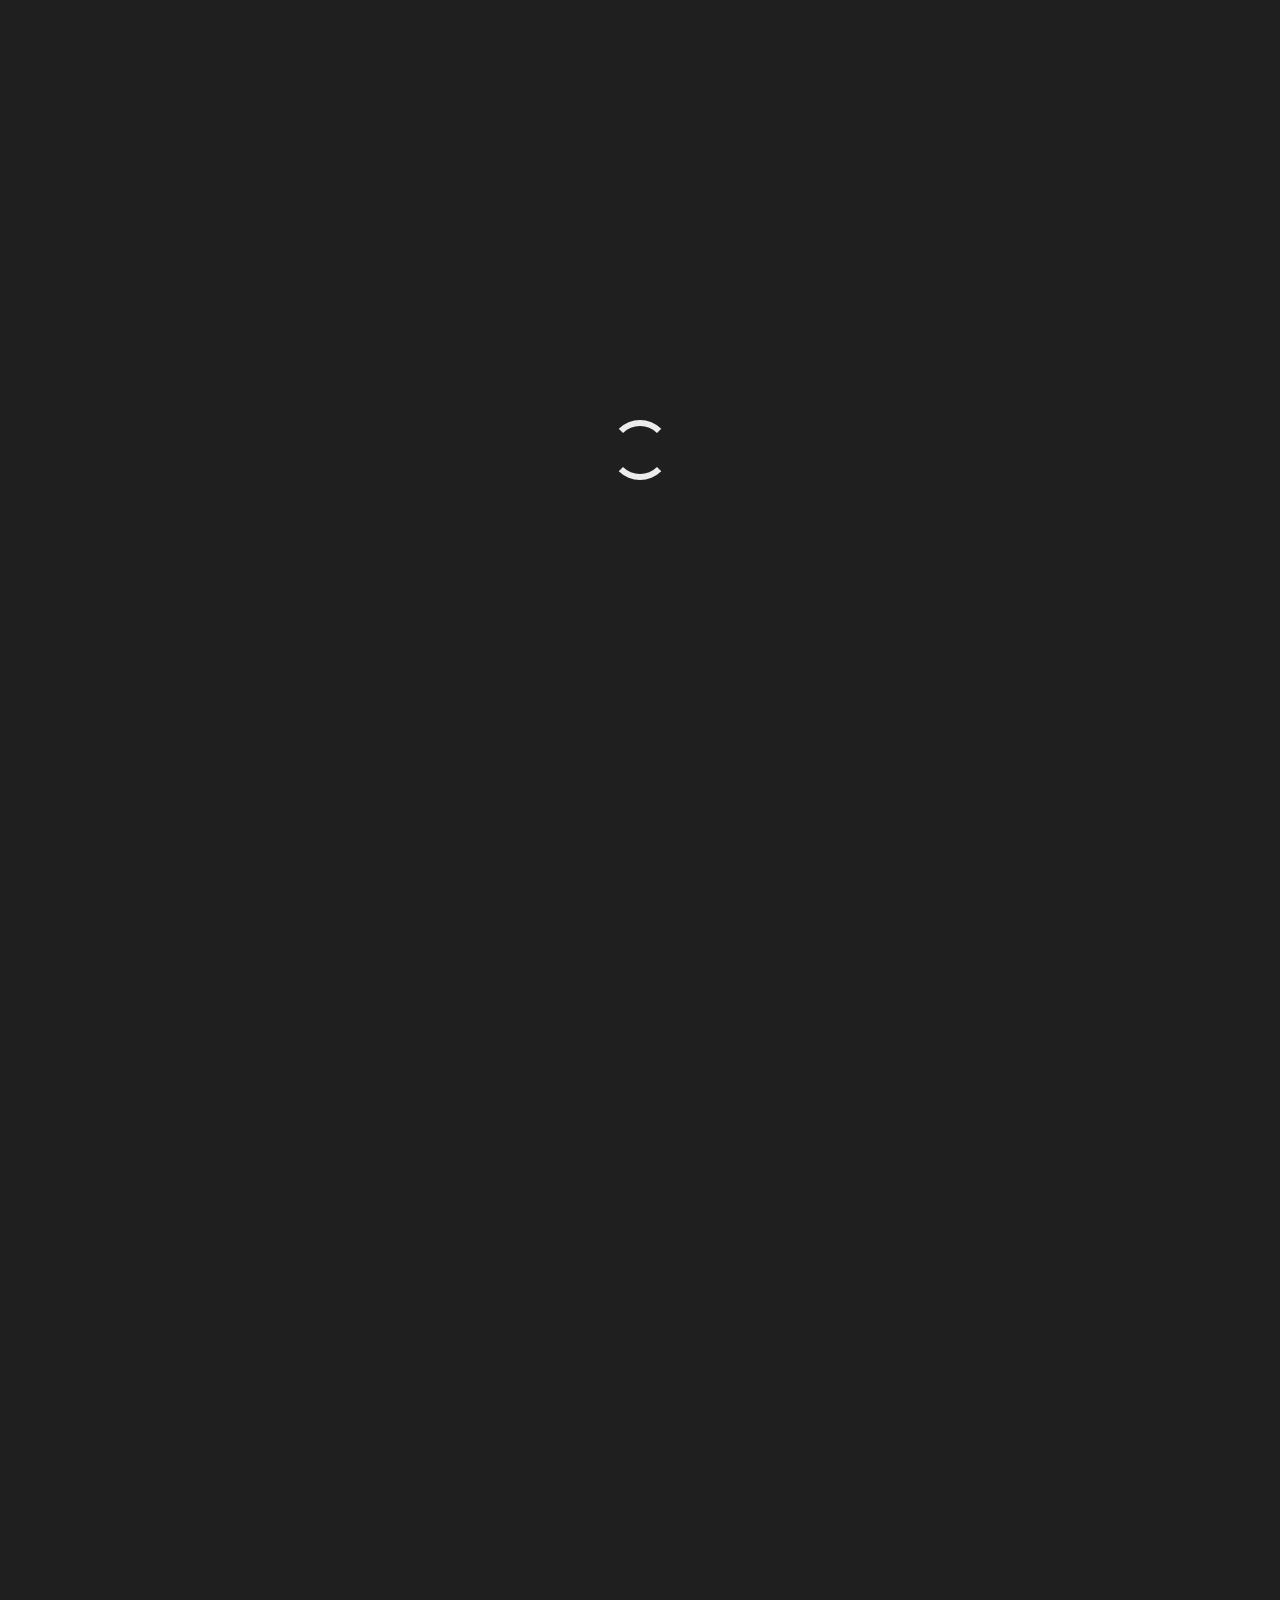
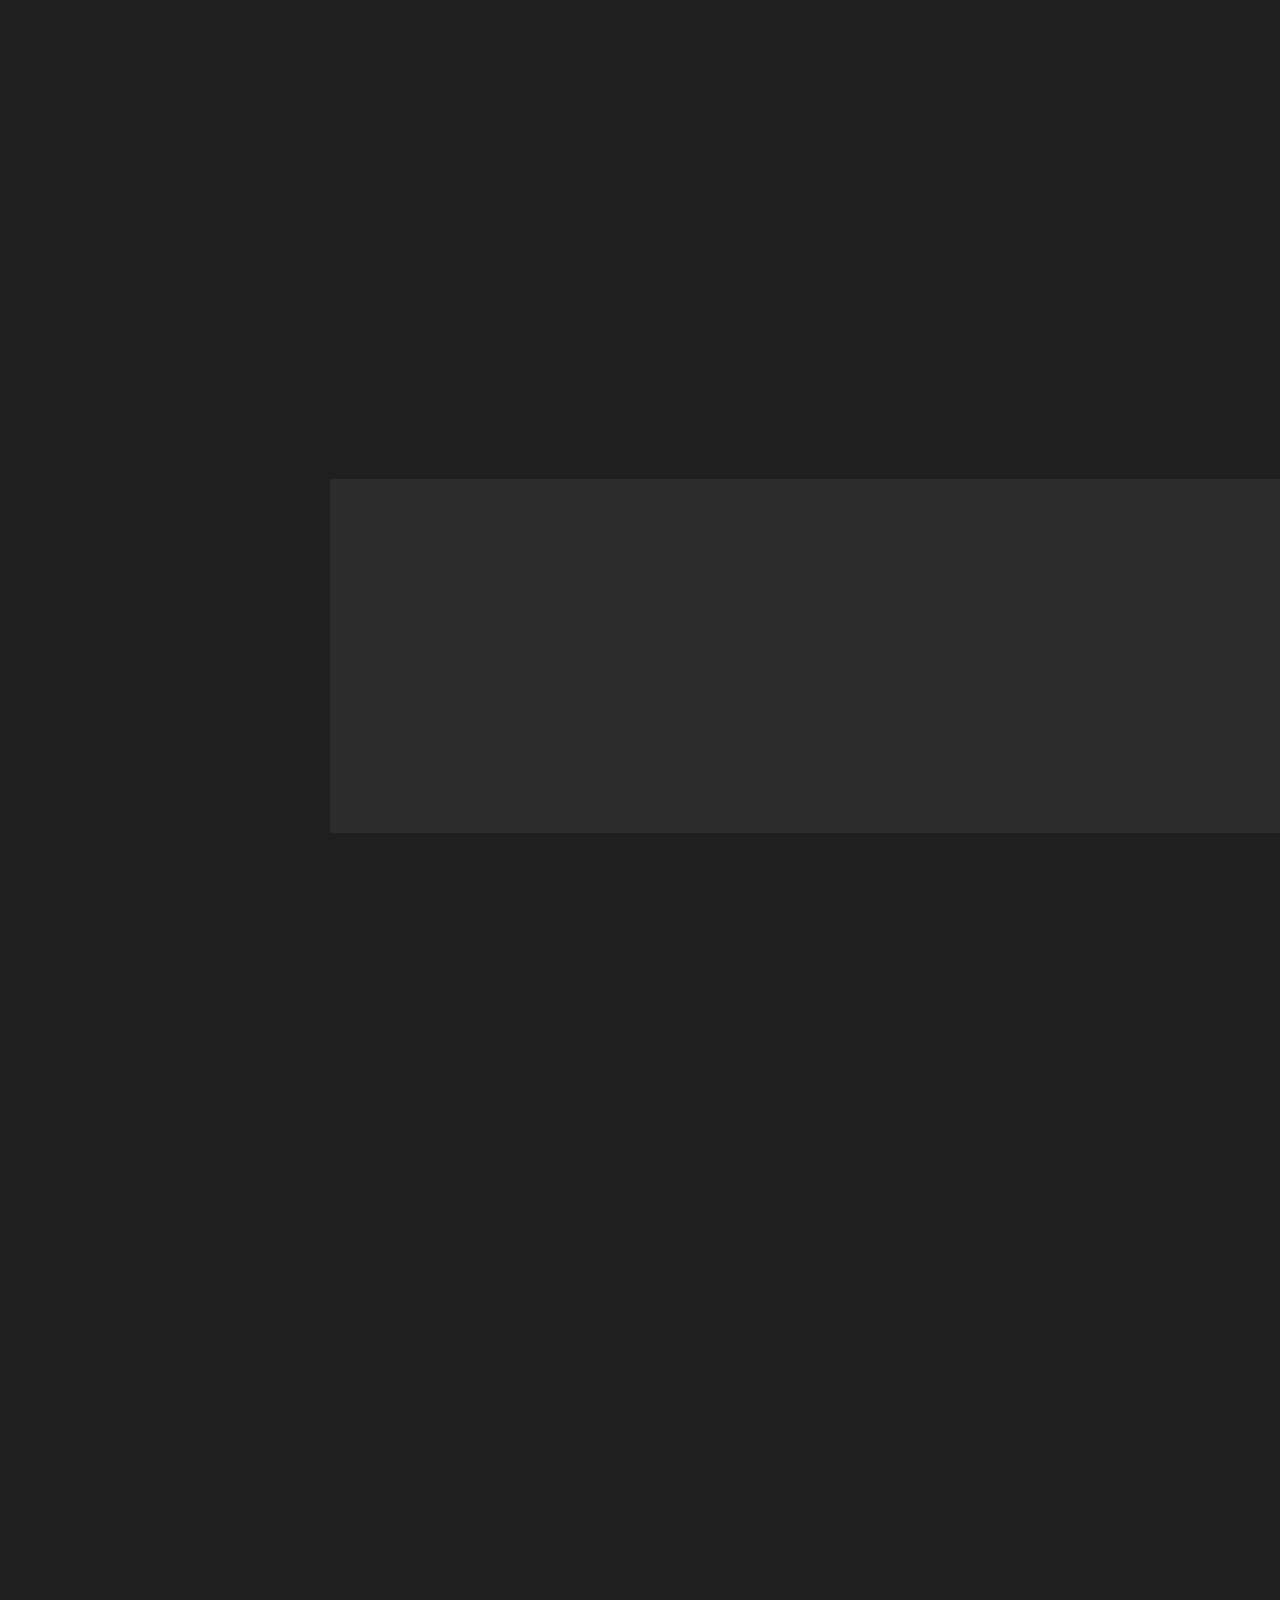
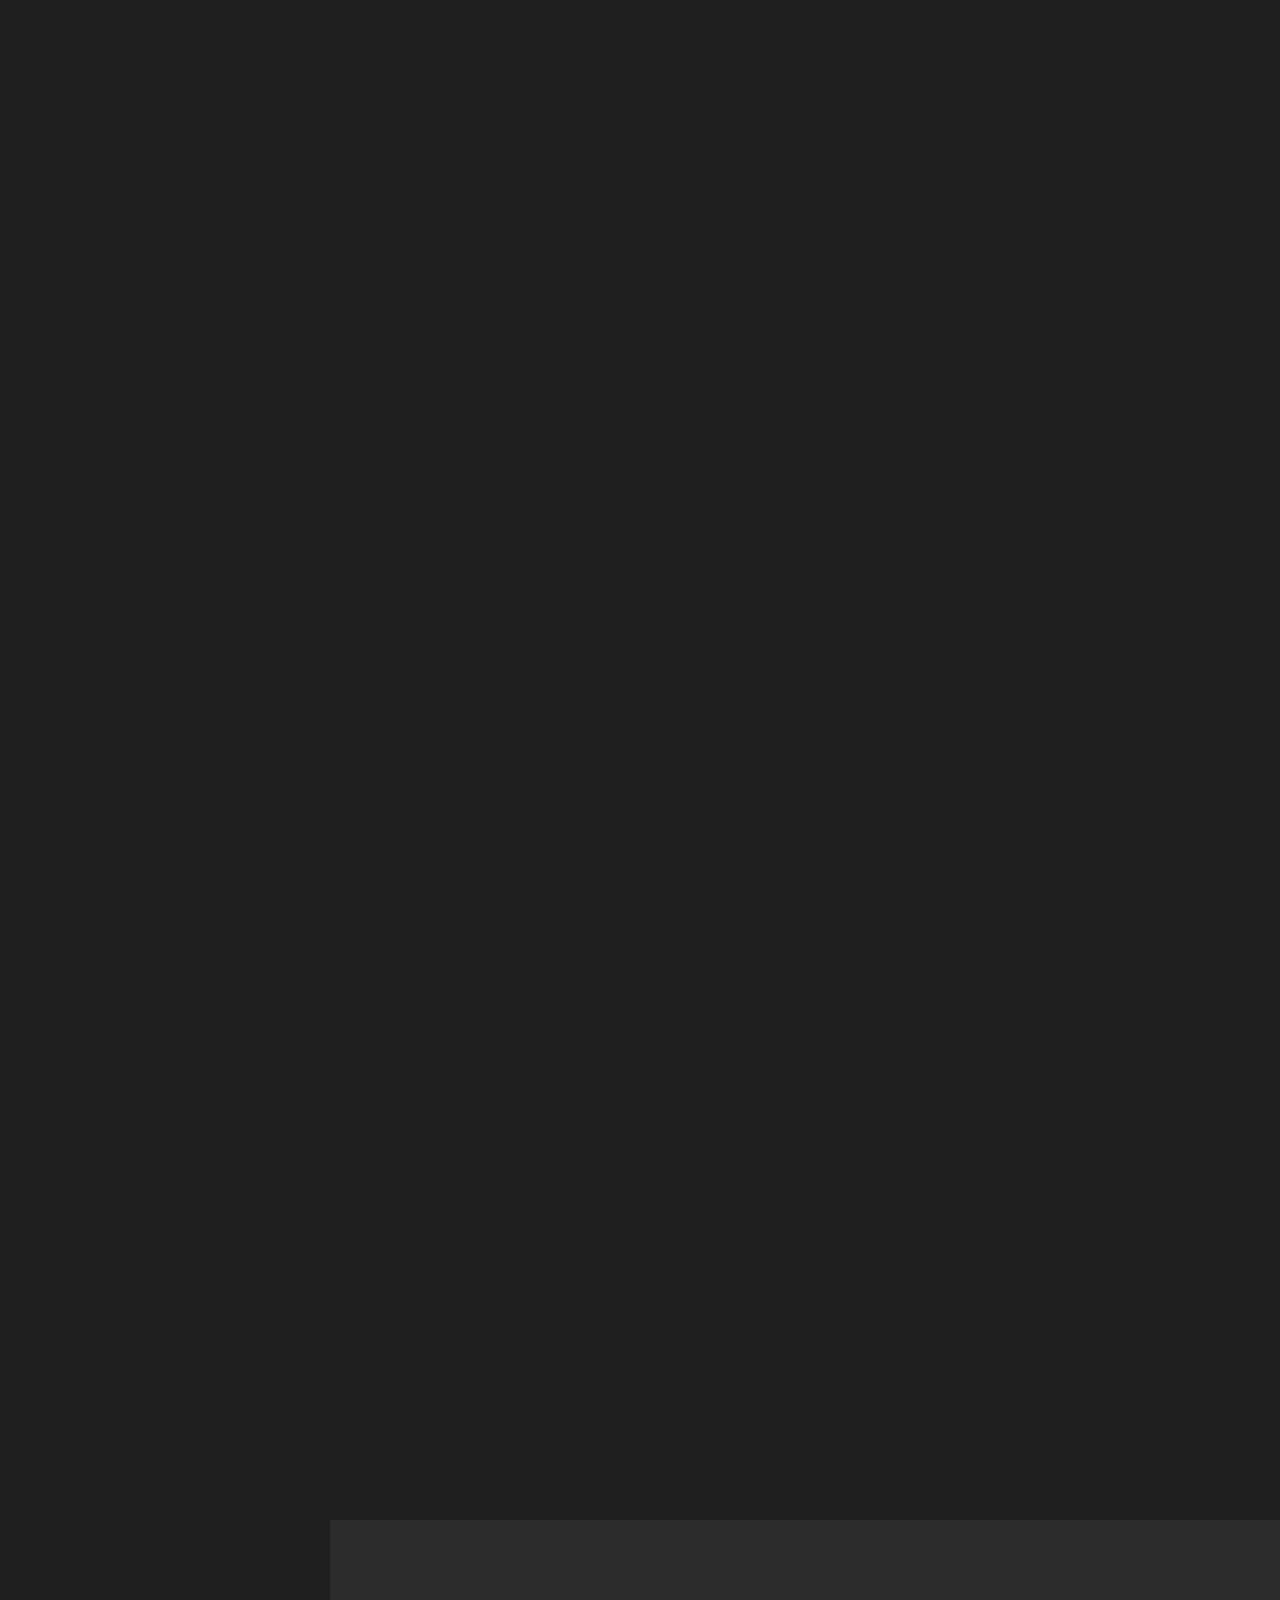
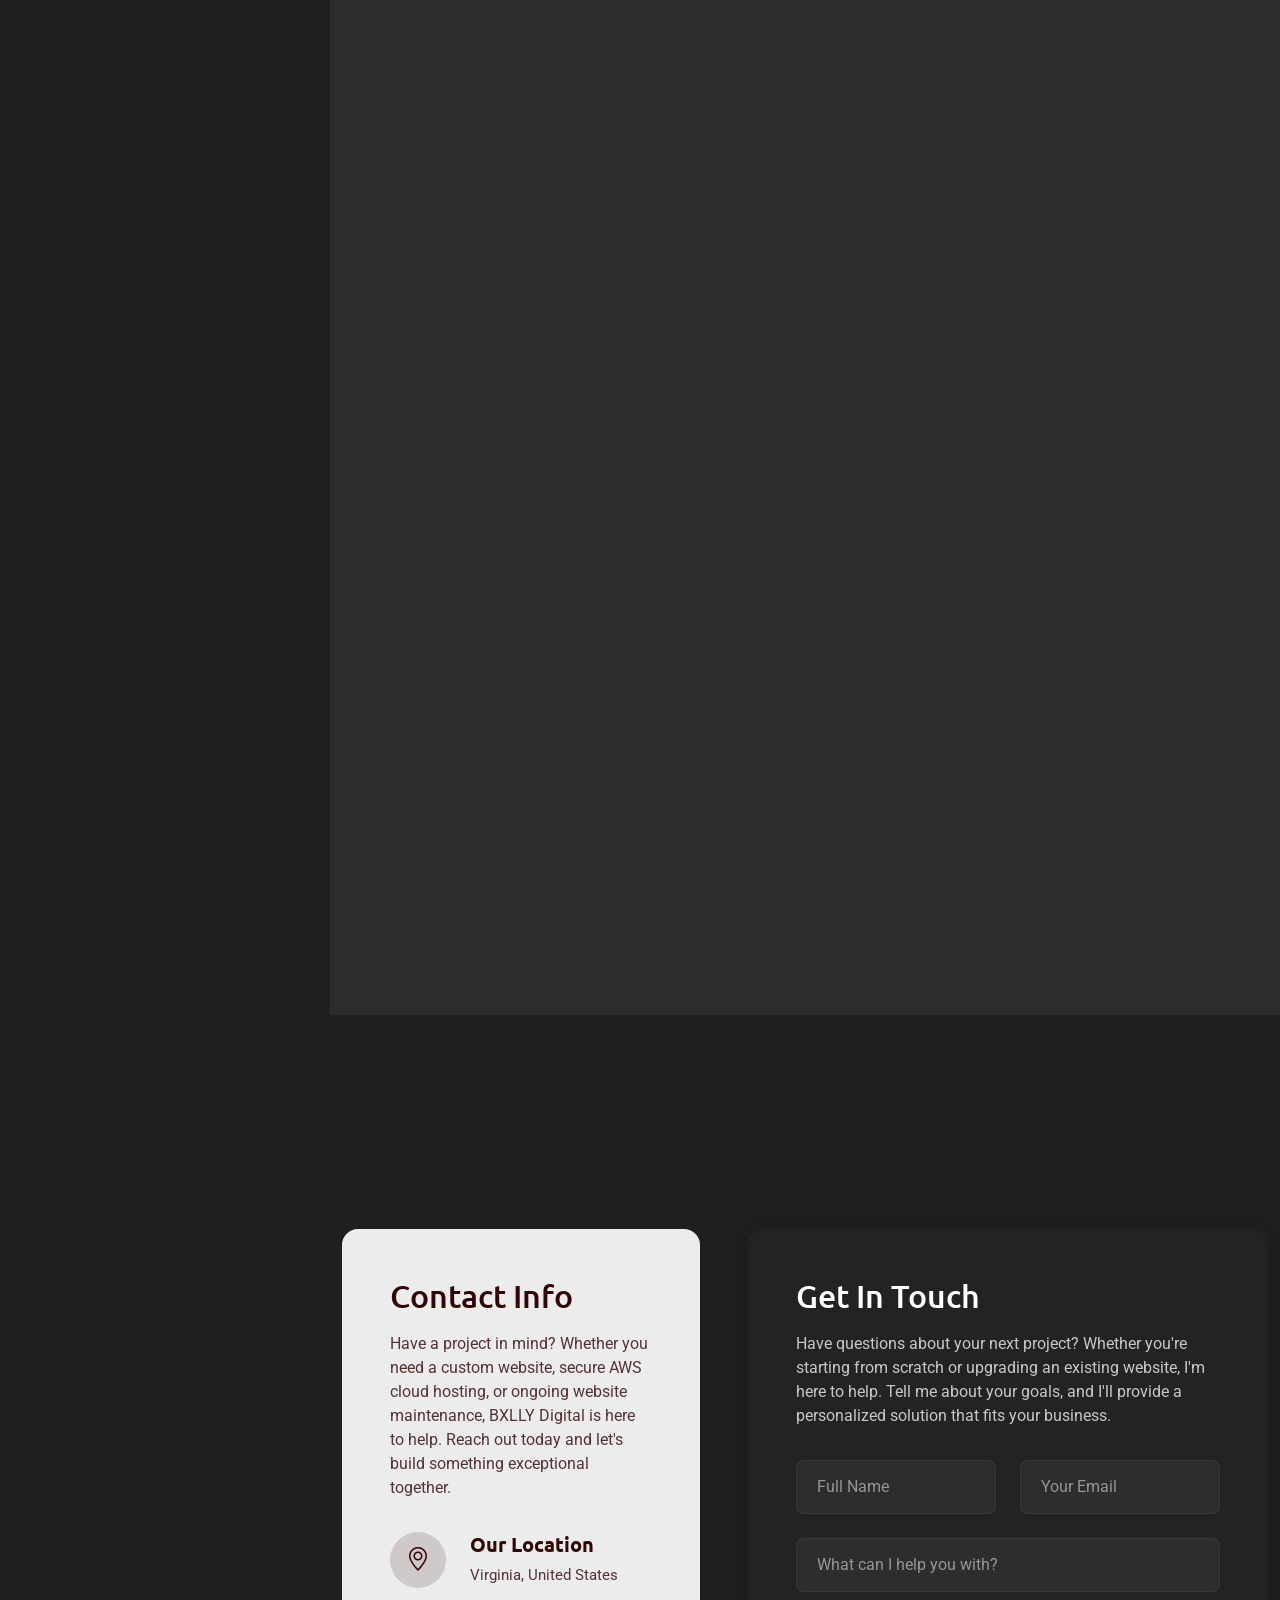
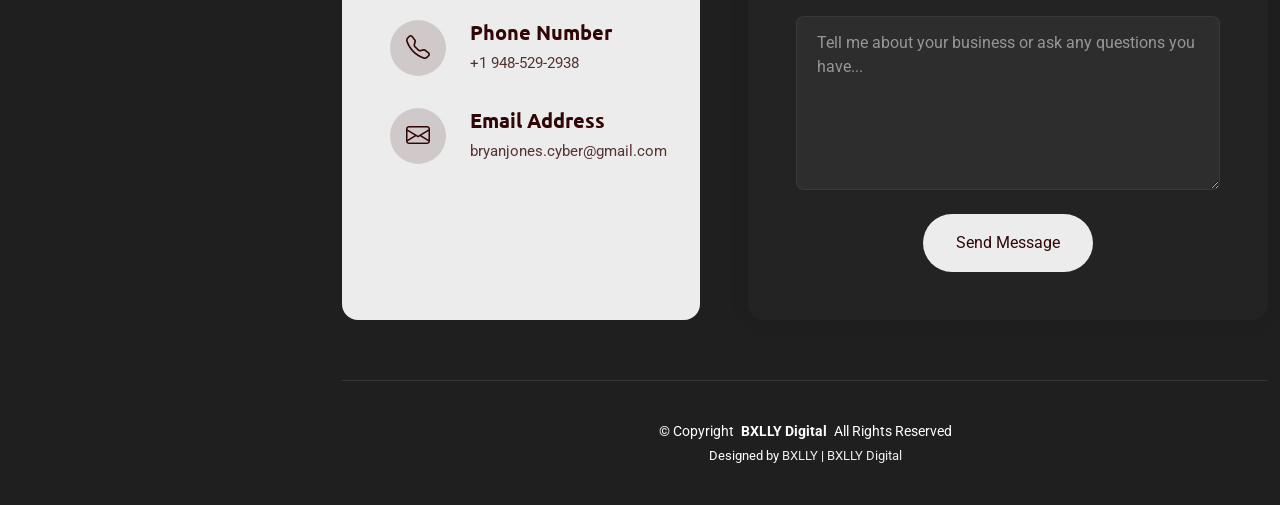
==== index.html @ 4bf2051b "Fixed services page link" ====
<!DOCTYPE html>
<html lang="en">

<head>
  <meta charset="utf-8">
  <meta content="width=device-width, initial-scale=1.0" name="viewport">
  <title>BXLLY Digital</title>
  <meta name="description" content="">
  <meta name="keywords" content="">

  <!-- Favicons -->
  <link href="assets/img/favicon.png" rel="icon">
  <link href="assets/img/apple-touch-icon.png" rel="apple-touch-icon">

  <!-- Fonts -->
  <link href="https://fonts.googleapis.com" rel="preconnect">
  <link href="https://fonts.gstatic.com" rel="preconnect" crossorigin>
  <link href="https://fonts.googleapis.com/css2?family=Roboto:ital,wght@0,100;0,300;0,400;0,500;0,700;0,900;1,100;1,300;1,400;1,500;1,700;1,900&family=Ubuntu:ital,wght@0,300;0,400;0,500;0,700;1,300;1,400;1,500;1,700&family=Nunito:ital,wght@0,200;0,300;0,400;0,500;0,600;0,700;0,800;0,900;1,200;1,300;1,400;1,500;1,600;1,700;1,800;1,900&display=swap" rel="stylesheet">

  <!-- Vendor CSS Files -->
  <link href="assets/vendor/bootstrap/css/bootstrap.min.css" rel="stylesheet">
  <link href="assets/vendor/bootstrap-icons/bootstrap-icons.css" rel="stylesheet">
  <link href="assets/vendor/aos/aos.css" rel="stylesheet">
  <link href="assets/vendor/glightbox/css/glightbox.min.css" rel="stylesheet">
  <link href="assets/vendor/swiper/swiper-bundle.min.css" rel="stylesheet">

  <!-- Main CSS File -->
  <link href="assets/css/main.css" rel="stylesheet">

  <!-- =======================================================
  * Template Name: KVNGBXLLY
  * Template URL: https://bootstrapmade.com/snapfolio-bootstrap-portfolio-template/
  * Updated: Jul 21 2025 with Bootstrap v5.3.7
  * Author: BootstrapMade.com
  * License: https://bootstrapmade.com/license/
  ======================================================== -->
</head>

<body class="index-page">

  <header id="header" class="header dark-background d-flex flex-column justify-content-center">
    <i class="header-toggle d-xl-none bi bi-list"></i>
    <div class="site-logo">
  <img src="assets/img/bxlly_digital_logo.png/Bxlly_Digital_Logo.png" alt="BXLLY Digital Logo" class="site-logo-img">

    <div class="header-container d-flex flex-column align-items-start">
      <nav id="navmenu" class="navmenu">
        <ul>
          <li><a href="#hero" class="active"><i class="bi bi-house navicon"></i>Home</a></li>
          <li><a href="#about"><i class="bi bi-person navicon"></i> About</a></li>
          <li><a href="#resume"><i class="bi bi-file-earmark-text navicon"></i> Resume</a></li>
          <li><a href="#services"><i class="bi bi-hdd-stack navicon"></i> Services</a></li>
         <li><a href="#contact"><i class="bi bi-envelope navicon"></i> Contact</a></li>
        </ul>
      </nav>

    </div>

  </header>

  <main class="main">

    <!-- Hero Section -->
    <section id="hero" class="hero section">

      <div class="background-elements">
        <div class="bg-circle circle-1"></div>
        <div class="bg-circle circle-2"></div>
      </div>

      <div class="hero-content">

        <div class="container">
          <div class="row align-items-center">

            <div class="col-lg-6" data-aos="fade-right" data-aos-delay="100">
              <div class="hero-text">
                <h1>BXLLY<span class="accent-text">DIGITAL</span></h1>
                <h2>Bryan Jones</h2>
                <p class="lead">I'm a <span class="typed" data-typed-items=" US Army Veteran, Cybersecurity Engineer,Music Producer, Audio Engineer, Web Developer, Creative Director"></span></p>
                <p class="description">At BXLLY Digital, we believe every business deserves a website that stands out. We create fast, modern, and professional websites designed to build your brand, attract customers, and turn ideas into reality.</p>

                <div class="hero-actions">
                
                  <a href="#contact" class="btn btn-outline">Get In Touch</a>
                </div>

                <div class="social-links">
                  <a href="https://www.instagram.com/__kingbully__" target="_blank"><i class="bi bi-instagram"></i></a>
                  
                  <a href="https://github.com/KvngBxlly" target="_blank"><i class="bi bi-github"></i></a>
                  
                </div>
              </div>
            </div>

            <div class="col-lg-6" data-aos="fade-left" data-aos-delay="200">
              <div class="hero-visual">
                <div class="profile-container">
                  <div class="profile-background"></div>
                  <img src="assets/img/profile/IMG_0165.jpeg" alt="Bryan Jones" class="profile-image">
                </div>
              </div>
            </div>

          </div>
        </div>
      </div>

    </section><!-- /Hero Section -->

    <!-- About Section -->
    <section id="about" class="about section">

      <div class="container" data-aos="fade-up" data-aos-delay="100">

        <div class="row">
          <div class="col-lg-5" data-aos="zoom-in" data-aos-delay="200">
            <div class="profile-card">
              <div class="profile-header">
                <div class="profile-image">
                  <img src="assets/img/profile/IMG_3735.jpeg" alt="Bryan Jones" class="img-fluid">
                </div>
                <div class="profile-badge">
                  <i class="bi bi-check-circle-fill"></i>
                </div>
              </div>

              <div class="profile-content">
                <h3>Bryan Jones</h3>
                <p class="profession">CEO &amp; Developer</p>

                <div class="contact-links">
                  <a href="mailto:bryanjones.cyber@gmail.com" class="contact-item">
                    <i class="bi bi-envelope"></i>
                    bryanjones.cyber@gmail.com
                  </a>
                  <a href="tel:+19485292938" class="contact-item">
                    <i class="bi bi-telephone"></i>
                    +1 (948) 529-2938
                  </a>
                  <a href="#" class="contact-item">
                    <i class="bi bi-geo-alt"></i>
                    Richmond, VA
                  </a>
                </div>
              </div>
            </div>
          </div>

          <div class="col-lg-7" data-aos="fade-left" data-aos-delay="300">
            <div class="about-content">
              <div class="section-header">
                <span class="badge-text">Get to Know Me</span>
                <h2>WHO AM I?</h2>
              </div>

              <div class="description">
                <p>I'm Bryan, founder of BXLLY Digital and a U.S. Army veteran with a passion for technology and creative design. I specialize in building fast, modern, and responsive websites that help businesses establish a strong online presence. Every project is crafted with attention to detail, reliability, and a commitment to bringing your vision to life.</p>

                <p>Beyond web development, music is where my creativity comes to life. Producing and recording as KVNGBXLLY allows me to express my journey, passion, and purpose through every track.</p>
                <div class="music-button">
    <a href="https://www.youtube.com/watch?v=CJi64EGDaY0"
   target="_blank"
   class="youtube-button">
    🎵 Listen to KVNGBXLLY on YouTube
</a>
    </a>
</div>
              </div>

              <div class="stats-grid">
                <div class="stat-item">
                  <div class="stat-number">24/7</div>
                  <div class="stat-label">Client Support</div>
                </div>
                <div class="stat-item">
                  <div class="stat-number">5+</div>
                  <div class="stat-label">Core Technologies</div>
                </div>
                <div class="stat-item">
                  <div class="stat-number">100%</div>
                  <div class="stat-label">Custom Solutions</div>
                </div>
              </div>

              <div class="details-grid">
                <div class="detail-row">
                  <div class="detail-item">
                    <span class="detail-label">Specialization</span>
                    <span class="detail-value">Web Development &amp; Cloud Solutions</span>
                  </div>
                  <div class="detail-item">
                    <span class="detail-label">Experience Level</span>
                    <span class="detail-value">Cybersecurity &amp; Web Professional</span>
                  </div>
                </div>
                <div class="detail-row">
                  <div class="detail-item">
                    <span class="detail-label">Education</span>
                    <span class="detail-value">B.S. Cybersecurity, SNHU</span>
                  </div>
                  <div class="detail-item">
                    <span class="detail-label">Focus</span>
                    <span class="detail-value">AWS | HTML |CSS | JavaScript</span>
                  </div>
                </div>
              </div>

              <div class="cta-section">
            <a href="consultation.html" class="btn btn-primary">
    <i class="bi bi-file-earmark-text"></i>
    Start Your Project
</a>
                
                </a>
              </div>
            </div>
          </div>
        </div>

      </div>

    </section><!-- /About Section -->

    <!-- Stats Section -->
    <section id="stats" class="stats section light-background">

      <div class="container" data-aos="fade-up" data-aos-delay="100">

        <div class="row justify-content-center">
          <div class="col-lg-10">
            <div class="stats-wrapper">
              <div class="stats-item" data-aos="zoom-in" data-aos-delay="150">
                <div class="icon-wrapper">
                  <i class="bi bi-emoji-smile"></i>
                </div>
                <span data-purecounter-start="0" data-purecounter-end="16" data-purecounter-duration="1" class="purecounter"></span>
                <p>Years in Federal IT</p>
              </div><!-- End Stats Item -->

              <div class="stats-item" data-aos="zoom-in" data-aos-delay="200">
                <div class="icon-wrapper">
                  <i class="bi bi-journal-richtext"></i>
                </div>
                <span data-purecounter-start="0" data-purecounter-end="100" data-purecounter-duration="1" class="purecounter"></span>
                <p>Percent Veteran Owned</p>
              </div><!-- End Stats Item -->

              <div class="stats-item" data-aos="zoom-in" data-aos-delay="250">
                <div class="icon-wrapper">
                  <i class="bi bi-headset"></i>
                </div>
                <span data-purecounter-start="0" data-purecounter-end="365" data-purecounter-duration="1" class="purecounter"></span>
                <p>Days of Commitment</p>
              </div><!-- End Stats Item -->

              <div class="stats-item" data-aos="zoom-in" data-aos-delay="300">
                <div class="icon-wrapper">
                  <i class="bi bi-people"></i>
                </div>
                <span data-purecounter-start="0" data-purecounter-end="1" data-purecounter-duration="1" class="purecounter"></span>
                <p>Mission: Your Success</p>
              </div><!-- End Stats Item -->
            </div>
          </div>
        </div>

      </div>

    </section><!-- /Stats Section -->

    <!-- Skills Section -->
    <section id="skills" class="skills section">

      <!-- Section Title -->
      <div class="container section-title" data-aos="fade-up">
        <h2>Skills</h2>
        <p>I combine years of IT experience with modern web development and cloud technologies to build secure, responsive, and professional websites. Every project is designed with performance, reliability, and your business goals in mind.</p>
      </div><!-- End Section Title -->

      <div class="container" data-aos="fade-up" data-aos-delay="100">

        <div class="row">
          <div class="col-lg-6">
            <div class="skills-category" data-aos="fade-up" data-aos-delay="200">
              <h3>Front-end Development</h3>
              <div class="skills-animation">
                <div class="skill-item">
                  <div class="d-flex justify-content-between align-items-center">
                    <h4>HTML5 & CSS3</h4>
                    <span class="skill-percentage">95%</span>
                  </div>
                  <div class="progress">
                    <div class="progress-bar" role="progressbar" aria-valuenow="95" aria-valuemin="0" aria-valuemax="100"></div>
                  </div>
                  <div class="skill-tooltip">Expert level knowledge of semantic HTML5 and modern CSS3 techniques</div>
                </div>

                <div class="skill-item">
                  <div class="d-flex justify-content-between align-items-center">
                    <h4>Responsive Web Design</h4>
                    <span class="skill-percentage">90%</span>
                  </div>
                  <div class="progress">
                    <div class="progress-bar" role="progressbar" aria-valuenow="90" aria-valuemin="0" aria-valuemax="100"></div>
                  </div>
                 <div class="skill-tooltip">Creating responsive websites that look and perform flawlessly on desktops, tablets, and mobile devices.</div>
                </div>

                <div class="skill-item">
                  <div class="d-flex justify-content-between align-items-center">
                    <h4>JavaScript</h4>
                    <span class="skill-percentage">80%</span>
                  </div>
                  <div class="progress">
                    <div class="progress-bar" role="progressbar" aria-valuenow="80" aria-valuemin="0" aria-valuemax="100"></div>
                  </div>
                  <div class="skill-tooltip">Creating responsive websites that look and perform flawlessly on desktops, tablets, and mobile devices.</div>
                </div>
              </div>
            </div><!-- End Frontend Skills -->
          </div>

          <div class="col-lg-6">
            <div class="skills-category" data-aos="fade-up" data-aos-delay="300">
              <h3>Back-end Development</h3>
              <div class="skills-animation">
                <div class="skill-item">
                  <div class="d-flex justify-content-between align-items-center">
                    <h4>AWS Cloud Hosting</h4>
                    <span class="skill-percentage">85%</span>
                  </div>
                  <div class="progress">
                    <div class="progress-bar" role="progressbar" aria-valuenow="85" aria-valuemin="0" aria-valuemax="100"></div>
                  </div>
                  <div class="skill-tooltip">Deploying secure, scalable, and reliable websites on Amazon Web Services with fast performance and high availability.</div>
                </div>

                <div class="skill-item">
                  <div class="d-flex justify-content-between align-items-center">
                    <h4>Cybersecurity</h4>
                    <span class="skill-percentage">100%</span>
                  </div>
                  <div class="progress">
                    <div class="progress-bar" role="progressbar" aria-valuenow="100" aria-valuemin="0" aria-valuemax="100"></div>
                  </div>
                  <div class="skill-tooltip">Implementing security best practices to help protect websites, user data, and cloud environments from common cyber threats.</div>
                </div>

                <div class="skill-item">
                  <div class="d-flex justify-content-between align-items-center">
                    <h4>Website Performance & SEO</h4>
                    <span class="skill-percentage">90%</span>
                  </div>
                  <div class="progress">
                    <div class="progress-bar" role="progressbar" aria-valuenow="90" aria-valuemin="0" aria-valuemax="100"></div>
                  </div>
                  <div class="skill-tooltip">Optimizing websites for speed, responsiveness, and search engine performance to deliver an exceptional user experience.</div>
                </div>
              </div>
            </div><!-- End Backend Skills -->
          </div>
        </div>

      </div>

    </section><!-- /Skills Section -->

    <!-- Resume Section -->
    <section id="resume" class="resume section">

      <!-- Section Title -->
      <div class="container section-title" data-aos="fade-up">
        <h2>Resume</h2>
        <p>With over 16 years of experience in federal IT and a passion for web development, cybersecurity, and cloud technologies, I help businesses establish a strong digital presence through secure, modern, and high-performing websites. Every project is built with professionalism, attention to detail, and a commitment to exceeding client expectations.</p>
      </div><!-- End Section Title -->

      <div class="container" data-aos="fade-up" data-aos-delay="100">

        <div class="row gy-4">
          <!-- Left column with summary and contact -->
          <div class="col-lg-4">
            <div class="resume-side" data-aos="fade-right" data-aos-delay="100">
              <div class="profile-img mb-4">
                <img src="assets/img/bxlly_digital_logo.png/Bxlly_Digital_Logo.png" alt="Profile" class="img-fluid rounded">
              </div>

              <h3>Professional Summary</h3>
              <p>At BXLLY Digital, I combine creativity with technical expertise to build websites that are fast, secure, and designed to grow businesses. Every project is crafted with attention to detail, modern design, and a commitment to delivering exceptional results.</p>

              <h3 class="mt-4">Contact Information</h3>
              <ul class="contact-info list-unstyled">
                <li><i class="bi bi-geo-alt"></i> Richmond, VA</li>
                <li><i class="bi bi-envelope"></i> bryanjones.cyber@gmail.com</li>
                <li><i class="bi bi-phone"></i> +1 (555) 123-4567</li>
                <li><i class="bi bi-linkedin"></i> linkedin.com/in/example</li>
              </ul>

              <div class="skills-animation mt-4">
                <h3>Technical Skills</h3>
                <div class="skill-item">
                  <div class="d-flex justify-content-between">
                    <span>Web Development</span>
                    <span>95%</span>
                  </div>
                  <div class="progress">
                    <div class="progress-bar" role="progressbar" aria-valuenow="95" aria-valuemin="0" aria-valuemax="100"></div>
                  </div>
                </div>

                <div class="skill-item">
                  <div class="d-flex justify-content-between">
                    <span>UI/UX Design</span>
                    <span>85%</span>
                  </div>
                  <div class="progress">
                    <div class="progress-bar" role="progressbar" aria-valuenow="85" aria-valuemin="0" aria-valuemax="100"></div>
                  </div>
                </div>

                <div class="skill-item">
                  <div class="d-flex justify-content-between">
                    <span>Cloud Architecture</span>
                    <span>90%</span>
                  </div>
                  <div class="progress">
                    <div class="progress-bar" role="progressbar" aria-valuenow="90" aria-valuemin="0" aria-valuemax="100"></div>
                  </div>
                </div>

                <div class="skill-item">
                  <div class="d-flex justify-content-between">
                    <span>Project Management</span>
                    <span>80%</span>
                  </div>
                  <div class="progress">
                    <div class="progress-bar" role="progressbar" aria-valuenow="80" aria-valuemin="0" aria-valuemax="100"></div>
                  </div>
                </div>
              </div>
            </div>
          </div>

          <!-- Right column with experience and education -->
          <div class="col-lg-8 ps-4 ps-lg-5">
            <!-- Experience Section -->
            <div class="resume-section" data-aos="fade-up">
              <h3><i class="bi bi-briefcase me-2"></i>Professional Experience</h3>

              <div class="resume-item">
                <h4>Founder & CEO</h4>
                <h5>2026 – Present</h5>
                <p class="company"><i class="bi bi-building"></i> BXLLY Digital LLC.</p>
                <ul>
                  <li>Design and develop custom websites tailored to each client's vision and business goals.</li>
                  <li>Build responsive, mobile-friendly websites using modern HTML, CSS, JavaScript, and AWS cloud hosting.</li>
                  <li>Implement cybersecurity best practices to protect websites, user data, and online assets.</li>
                  <li>Optimize website speed, SEO, and overall performance to maximize user engagement.</li>
                  <li>Provide ongoing maintenance, technical support, and website management for clients.</li>
                </ul>
              </div>

              <div class="resume-item">
                <h4>Information Technology Specialist</h4>
                <h5>2009 – Present</h5>
                <p class="company"><i class="bi bi-building"></i>Federal Government</p>
                <ul>
                  <li>Over 16 years supporting enterprise technology environments and mission-critical systems.</li>
                  <li>Transform client ideas into secure, scalable, and visually engaging digital experiences.</li>
                  <li>Deploy websites on AWS cloud infrastructure with a focus on reliability, security, and speed.</li>
                  <li>Create responsive websites optimized for desktop, tablet, and mobile devices.</li>
                  <li>Partner with clients from concept to launch while providing continued support and maintenance.</li>
                </ul>
              </div>
            </div>

            <!-- Education Section -->
            <div class="resume-section" data-aos="fade-up" data-aos-delay="100">
              <h3><i class="bi bi-mortarboard me-2"></i>Education</h3>

              <div class="resume-item">
                <h4>Bachelor of Science in Cybersecurity</h4>
                <h5>2022-2026</h5>
                <p class="company"><i class="bi bi-building"></i> Southern New HampshireUniversity</p>
                <p>Building expertise in cybersecurity, cloud technologies, networking, and secure software development while applying these skills through real-world projects for BXLLY Digital..</p>
              </div>

             
            </div>

            <!-- Certifications Section -->
            <div class="resume-section" data-aos="fade-up" data-aos-delay="200">
              <h3><i class="bi bi-award me-2"></i>Certifications</h3>

              <div class="resume-item">
                <h4>AWS Certified Solutions Architect - Professional</h4>
                <h5>2023</h5>
              </div>

              <div class="resume-item">
                <h4>Google Cloud Professional Architect</h4>
                <h5>2022</h5>
              </div>
            </div>
          </div>
        </div>

      </div>

    </section><!-- /Resume Section -->
   


    <!-- Services Section -->
    <section id="services" class="services section">

      <!-- Section Title -->
      <div class="container section-title" data-aos="fade-up">
        <h2>Services</h2>
        <p>Professional digital solutions designed to help businesses establish a strong online presence through modern websites, secure hosting, and reliable technical support.</p>
      </div><!-- End Section Title -->

      <div class="container" data-aos="fade-up" data-aos-delay="100">

        <div class="service-header">
          <div class="row align-items-center">
            <div class="col-lg-8 col-md-12">
              <div class="service-intro">
                <h2 class="service-heading">
                  <div>Professional Digital Solutions</div>
                  <div><span>for Modern Businesses</span></div>
                </h2>
              </div>
            </div>
            <div class="col-lg-4 col-md-12">
              <div class="service-summary">
                <p>
                  At BXLLY Digital, we create fast, secure, and visually stunning websites that help businesses attract customers and grow online. From custom web design to cloud hosting and ongoing support, we provide everything needed to build a professional digital presence.
                </p>
                <a href="service-details.html" class="service-btn">
                  View All Services
                  <i class="bi bi-arrow-right"></i>
                </a>
              </div>
            </div>
          </div>
        </div>

        <div class="row justify-content-center">
          <div class="col-lg-4 col-md-6" data-aos="fade-up" data-aos-delay="100">
            <div class="service-card position-relative z-1">
              <div class="service-icon">
                <i class="bi bi-globe"></i>
              </div>
              <a href="service-details.html" class="card-action d-flex align-items-center justify-content-center rounded-circle">
                <i class="bi bi-arrow-up-right"></i>
              </a>
              <h3>
                <a href="service-details.html">
                  Custom Website <span>Design</span>
                </a>
              </h3>
              <p>
                Professional websites designed specifically for your brand. Every project is responsive, modern, and optimized for desktop and mobile devices.
              </p>
            </div>
          </div>
          <div class="col-lg-4 col-md-6" data-aos="fade-up" data-aos-delay="200">
            <div class="service-card position-relative z-1">
              <div class="service-icon">
                <i class="bi bi-cloud-fill"></i>
              </div>
              <a href="service-details.html" class="card-action d-flex align-items-center justify-content-center rounded-circle">
                <i class="bi  bi-arrow-up-right"></i>
              </a>
              <h3>
                <a href="service-details.html">
                  Cloud <span>Hosting</span>
                </a>
              </h3>
              <p>
                Secure AWS cloud hosting with reliable performance, SSL encryption, backups, and high uptime to keep your website online 24/7.
              </p>
            </div>
          </div>
          <div class="col-lg-4 col-md-6" data-aos="fade-up" data-aos-delay="300">
            <div class="service-card position-relative z-1">
              <div class="service-icon">
                <i class="bi bi-lock-fill"></i>
              </div>
              <a href="service-details.html" class="card-action d-flex align-items-center justify-content-center rounded-circle">
                <i class="bi bi-arrow-up-right"></i>
              </a>
              <h3>
                <a href="service-details.html">
                  Website <span>Security</span>
                </a>
              </h3>
              <p>
               Protect your website with HTTPS, security best practices, malware protection, updates, and ongoing monitoring.
              </p>
            </div>
          </div>
          <div class="col-lg-4 col-md-6" data-aos="fade-up" data-aos-delay="100">
            <div class="service-card position-relative z-1">
              <div class="service-icon">
                <i class="bi bi-lightning-charge-fill"></i>
              </div>
              <a href="service-details.html" class="card-action d-flex align-items-center justify-content-center rounded-circle">
                <i class="bi bi-arrow-up-right"></i>
              </a>
              <h3>
                <a href="service-details.html">
                  Website <span>Optimization</span>
                </a>
              </h3>
              <p>
                Improve loading speeds, SEO performance, and user experience to help visitors stay engaged and convert into customers.
              </p>
            </div>
          </div>
          <div class="col-lg-4 col-md-6" data-aos="fade-up" data-aos-delay="200">
            <div class="service-card position-relative z-1">
              <div class="service-icon">
                <i class="bi bi-tools"></i>
              </div>
              <a href="service-details.html" class="card-action d-flex align-items-center justify-content-center rounded-circle">
                <i class="bi bi-arrow-up-right"></i>
              </a>
              <h3>
                <a href="service-details.html">
                  Website <span>Maintenance</span>
                </a>
              </h3>
              <p>
                Keep your website updated with content changes, software updates, backups, and technical support whenever you need it.
              </p>
            </div>
          </div>
          <div class="col-lg-4 col-md-6" data-aos="fade-up" data-aos-delay="300">
            <div class="service-card position-relative z-1">
              <div class="service-icon">
                <i class="bi bi-palette-fill"></i>
              </div>
              <a href="service-details.html" class="card-action d-flex align-items-center justify-content-center rounded-circle">
                <i class="bi bi-arrow-up-right"></i>
              </a>
              <h3>
                <a href="service-details.html">
                  Creative <span>Branding</span>
                </a>
              </h3>
              <p>
                Complete your online presence with logo design, branding, multimedia integration, and custom creative solutions that make your business stand out.
              </p>
            </div>
          </div>
        </div>

      </div>

    </section><!-- /Services Section -->

    <!-- Testimonials Section -->
    <section id="testimonials" class="testimonials section light-background">

      <!-- Section Title -->
      <div class="container section-title" data-aos="fade-up">
        <h2>Why Choose BXLLY Digital</h2>
        <p>Built on discipline, creativity, and technical experience, BXLLY Digital helps businesses create secure, modern, and professional websites.</p>
      </div><!-- End Section Title -->

      <div class="container">

        <div class="testimonial-masonry">

          <div class="testimonial-item" data-aos="fade-up">
            <div class="testimonial-content">
              <div class="quote-pattern">
                <i class="bi bi-rocket-fill"></i>
              </div>
              <p>Every website is built with discipline, precision, and a commitment to delivering professional results that businesses can trust.</p>
              <div class="client-info">
                <div class="client-image">
                 
                </div>
                <div class="client-details">
                  <h3>Veteran-Owned Discipline</h3>
                  <span class="position">Professional • Reliable • Mission Focused</span>
                </div>
              </div>
            </div>
          </div>

          <div class="testimonial-item highlight" data-aos="fade-up" data-aos-delay="100">
            <div class="testimonial-content">
              <div class="quote-pattern">
                <i class="bi bi-lock-fill"></i>
              </div>
              <p>From secure hosting to modern coding practices, every project is designed with cybersecurity and reliability in mind.</p>
              <div class="client-info">
                <div class="client-image">
                  
                </div>
                <div class="client-details">
                  <h3>Security-First Development</h3>
                  <span class="position">Cybersecurity Focused</span>
                </div>
              </div>
            </div>
          </div>

          <div class="testimonial-item" data-aos="fade-up" data-aos-delay="200">
            <div class="testimonial-content">
              <div class="quote-pattern">
                <i class="bi bi-cloud-fill"></i>
              </div>
              <p>Fast, scalable cloud hosting with dependable performance, automated backups, and room for your business to grow.</p>
              <div class="client-info">
                <div class="client-image">
                 
                </div>
                <div class="client-details">
                  <h3>AWS Cloud Powered</h3>
                  <span class="position">Amazon Web Services</span>
                </div>
              </div>
            </div>
          </div>

          <div class="testimonial-item" data-aos="fade-up" data-aos-delay="300">
            <div class="testimonial-content">
              <div class="quote-pattern">
                <i class="bi bi-palette-fill"></i>
              </div>
              <p>Clean, responsive websites that look amazing on desktops, tablets, and smartphones while providing a seamless user experience.</p>
              <div class="client-info">
                <div class="client-image">
                 
                </div>
                <div class="client-details">
                  <h3>Modern Website Design</h3>
                  <span class="position">Responsive Across All Devices</span>
                </div>
              </div>
            </div>
          </div>

          <div class="testimonial-item highlight" data-aos="fade-up" data-aos-delay="400">
            <div class="testimonial-content">
              <div class="quote-pattern">
                <i class="bi bi-people-fill"></i>
              </div>
              <p>Work directly with BXLLY Digital from consultation to launch, with ongoing maintenance and support available whenever you need it.</p>
              <div class="client-info">
                <div class="client-image">
                  
                </div>
                <div class="client-details">
                  <h3>Personalized Client Support</h3>
                  <span class="position">Real People • Real Support</span>
                </div>
              </div>
            </div>
          </div>

          <div class="testimonial-item" data-aos="fade-up" data-aos-delay="500">
            <div class="testimonial-content">
              <div class="quote-pattern">
                <i class="bi bi-lightning-fill"></i>
              </div>
              <p>Innovative approach to user experience design has significantly enhanced our platform's engagement metrics and customer retention rates.</p>
              <div class="client-info">
                <div class="client-image">
                  
                </div>
                <div class="client-details">
                  <h3>Results That Grow Your Business</h3>
                  <span class="position">Growth • Performance • Success</span>
                </div>
              </div>
            </div>
          </div>

        </div>

      </div>

    </section><!-- /Testimonials Section -->

    <!-- Contact Section -->
    <section id="contact" class="contact section">

      <!-- Section Title -->
      <div class="container section-title" data-aos="fade-up">
        <h2>Contact</h2>
        <p>Have a project in mind? Reach out to BXLLY Digital for custom website design, AWS cloud hosting, website security, or ongoing support.</p>
      </div><!-- End Section Title -->

      <div class="container">

        <div class="row g-4 g-lg-5">
          <div class="col-lg-5">
            <div class="info-box">
              <h3>Contact Info</h3>
              <p>Have a project in mind? Whether you need a custom website, secure AWS cloud hosting, or ongoing website maintenance, BXLLY Digital is here to help. Reach out today and let's build something exceptional together.</p>

              <div class="info-item">
                <div class="icon-box">
                  <i class="bi bi-geo-alt"></i>
                </div>
                <div class="content">
                  <h4>Our Location</h4>
                  
                  <p>Virginia, United States</p>
                </div>
              </div>

              <div class="info-item">
                <div class="icon-box">
                  <i class="bi bi-telephone"></i>
                </div>
                <div class="content">
                  <h4>Phone Number</h4>
                  <p>+1 948-529-2938</p>
                  
                </div>
              </div>

              <div class="info-item">
                <div class="icon-box">
                  <i class="bi bi-envelope"></i>
                </div>
                <div class="content">
                  <h4>Email Address</h4>
                  <p>bryanjones.cyber@gmail.com</p>
                 
                </div>
              </div>
            </div>
          </div>

          <div class="col-lg-7">
            <div class="contact-form">
              <h3>Get In Touch</h3>
              <p>Have questions about your next project? Whether you're starting from scratch or upgrading an existing website, I'm here to help. Tell me about your goals, and I'll provide a personalized solution that fits your business.</p>

              <form action="forms/contact.php" method="post" class="php-email-form">
                <div class="row gy-4">

                  <div class="col-md-6">
                    <input type="text" name="name" class="form-control" placeholder="Full Name" required="">
                  </div>

                  <div class="col-md-6 ">
                    <input type="email" class="form-control" name="email" placeholder="Your Email" required="">
                  </div>

                  <div class="col-12">
                    <input type="text" class="form-control" name="What can I help you with?" placeholder="What can I help you with?" required="">
                  </div>

                  <div class="col-12">
                    <textarea class="form-control" name="message" rows="6" placeholder="Tell me about your business or ask any questions you have..." required=""></textarea>
                  </div>

                  <div class="col-12 text-center">
                    <div class="loading">Loading</div>
                    <div class="error-message"></div>
                    <div class="sent-message">Your message has been sent. Thank you!</div>

                    <button type="submit" class="btn">Send Message</button>
                  </div>

                </div>
              </form>

            </div>
          </div>

        </div>

      </div>

    </section><!-- /Contact Section -->

  </main>

  <footer id="footer" class="footer position-relative">

    <div class="container">
      <div class="copyright text-center ">
        <p>© <span>Copyright</span> <strong class="px-1 sitename">BXLLY Digital</strong> <span>All Rights Reserved</span></p>
      </div>
      <div class="credits">
        <!-- All the links in the footer should remain intact. -->
        <!-- You can delete the links only if you've purchased the pro version. -->
        <!-- Licensing information: https://bootstrapmade.com/license/ -->
        <!-- Purchase the pro version with working PHP/AJAX contact form: [buy-url] -->
        Designed by <a href="https://bootstrapmade.com/">BXLLY</a> | <a href="https://bootstrapmade.com/tools/">BXLLY Digital</a>
      </div>
    </div>

  </footer>

  <!-- Scroll Top -->
  <a href="#" id="scroll-top" class="scroll-top d-flex align-items-center justify-content-center"><i class="bi bi-arrow-up-short"></i></a>

  <!-- Preloader -->
  <div id="preloader"></div>

  <!-- Vendor JS Files -->
  <script src="assets/vendor/bootstrap/js/bootstrap.bundle.min.js"></script>
  <script src="assets/vendor/php-email-form/validate.js"></script>
  <script src="assets/vendor/aos/aos.js"></script>
  <script src="assets/vendor/typed.js/typed.umd.js"></script>
  <script src="assets/vendor/purecounter/purecounter_vanilla.js"></script>
  <script src="assets/vendor/waypoints/noframework.waypoints.js"></script>
  <script src="assets/vendor/isotope-layout/isotope.pkgd.min.js"></script>
  <script src="assets/vendor/imagesloaded/imagesloaded.pkgd.min.js"></script>
  <script src="assets/vendor/glightbox/js/glightbox.min.js"></script>
  <script src="assets/vendor/swiper/swiper-bundle.min.js"></script>

  <!-- Main JS File -->
  <script src="assets/js/main.js"></script>

</body>

</html>
---- assets/css/main.css ----
/**
* Template Name: SnapFolio
* Template URL: https://bootstrapmade.com/snapfolio-bootstrap-portfolio-template/
* Updated: Jul 21 2025 with Bootstrap v5.3.7
* Author: BootstrapMade.com
* License: https://bootstrapmade.com/license/
*/

/*--------------------------------------------------------------
# Font & Color Variables
# Help: https://bootstrapmade.com/color-system/
--------------------------------------------------------------*/
/* Fonts */
:root {
  --default-font: "Roboto",  system-ui, -apple-system, "Segoe UI", Roboto, "Helvetica Neue", Arial, "Noto Sans", "Liberation Sans", sans-serif, "Apple Color Emoji", "Segoe UI Emoji", "Segoe UI Symbol", "Noto Color Emoji";
  --heading-font: "Ubuntu",  sans-serif;
  --nav-font: "Nunito",  sans-serif;
}

/* Global Colors - The following color variables are used throughout the website. Updating them here will change the color scheme of the entire website */
:root { 
  --background-color: #1f1f1f; /* Background color for the entire website, including individual sections */
  --default-color: #ffffff; /* Default color used for the majority of the text content across the entire website */
  --heading-color: #ffffff; /* Color for headings, subheadings and title throughout the website */
  --accent-color: #ececec; /* Accent color that represents your brand on the website. It's used for buttons, links, and other elements that need to stand out */
  --surface-color: #232323; /* The surface color is used as a background of boxed elements within sections, such as cards, icon boxes, or other elements that require a visual separation from the global background. */
  --contrast-color: #310606; /* Contrast color for text, ensuring readability against backgrounds of accent, heading, or default colors. */
}

/* Nav Menu Colors - The following color variables are used specifically for the navigation menu. They are separate from the global colors to allow for more customization options */
:root {
  --nav-color: rgba(236, 236, 236, 0.59);  /* The default color of the main navmenu links */
  --nav-hover-color: #ffffff; /* Applied to main navmenu links when they are hovered over or active */
  --nav-mobile-background-color: #393939; /* Used as the background color for mobile navigation menu */
  --nav-dropdown-background-color: #393939; /* Used as the background color for dropdown items that appear when hovering over primary navigation items */
  --nav-dropdown-color: #ffffff; /* Used for navigation links of the dropdown items in the navigation menu. */
  --nav-dropdown-hover-color: #ececec; /* Similar to --nav-hover-color, this color is applied to dropdown navigation links when they are hovered over. */
}

/* Color Presets - These classes override global colors when applied to any section or element, providing reuse of the sam color scheme. */

.light-background {
  --background-color: #2c2c2c;
  --surface-color: #323232;
}

.dark-background {
  --background-color: #040b14;
  --default-color: #ffffff;
  --heading-color: #ffffff;
  --surface-color: #151f2b;
  --contrast-color: #ffffff;
}

/* Smooth scroll */
:root {
  scroll-behavior: smooth;
}

/*--------------------------------------------------------------
# General Styling & Shared Classes
--------------------------------------------------------------*/
body {
  color: var(--default-color);
  background-color: var(--background-color);
  font-family: var(--default-font);
}

a {
  color: var(--accent-color);
  text-decoration: none;
  transition: 0.3s;
}

a:hover {
  color: color-mix(in srgb, var(--accent-color), transparent 25%);
  text-decoration: none;
}

h1,
h2,
h3,
h4,
h5,
h6 {
  color: var(--heading-color);
  font-family: var(--heading-font);
}

/* PHP Email Form Messages
------------------------------*/
.php-email-form .error-message {
  display: none;
  background: #df1529;
  color: #ffffff;
  text-align: left;
  padding: 15px;
  margin-bottom: 24px;
  font-weight: 600;
}

.php-email-form .sent-message {
  display: none;
  color: #ffffff;
  background: #059652;
  text-align: center;
  padding: 15px;
  margin-bottom: 24px;
  font-weight: 600;
}

.php-email-form .loading {
  display: none;
  background: var(--surface-color);
  text-align: center;
  padding: 15px;
  margin-bottom: 24px;
}

.php-email-form .loading:before {
  content: "";
  display: inline-block;
  border-radius: 50%;
  width: 24px;
  height: 24px;
  margin: 0 10px -6px 0;
  border: 3px solid var(--accent-color);
  border-top-color: var(--surface-color);
  animation: php-email-form-loading 1s linear infinite;
}

@keyframes php-email-form-loading {
  0% {
    transform: rotate(0deg);
  }

  100% {
    transform: rotate(360deg);
  }
}

/*--------------------------------------------------------------
# Global Header
--------------------------------------------------------------*/
.header {
  --background-color: #1b1b1b;
  --contrast-color: #444444;
  color: var(--default-color);
  position: fixed;
  top: 0;
  left: 0;
  bottom: 0;
  padding: 0 15px;
  width: 300px;
  transition: all ease-in-out 0.3s;
  overflow-y: auto;
  z-index: 997;
}

.header .header-container {
  border-radius: 20px;
  padding: 15px;
  background-color: var(--background-color);
  border: 1px solid color-mix(in srgb, var(--default-color), transparent 80%);
}

.header .social-links {
  margin: 0 0 10px 0;
}

.header .social-links a {
  font-size: 16px;
  display: inline-flex;
  align-items: center;
  justify-content: center;
  background: color-mix(in srgb, var(--default-color), transparent 90%);
  color: var(--default-color);
  margin: 0 2px;
  border-radius: 50%;
  text-align: center;
  width: 40px;
  height: 40px;
  transition: 0.3s;
}

.header .social-links a:hover {
  color: var(--contrast-color);
  background: var(--accent-color);
}

@media (min-width: 1200px) {

  .header~main,
  .header~#footer {
    margin-left: 330px;
  }
}

@media (max-width: 1199px) {
  .header {
    left: -100%;
  }
}

.header.header-show {
  left: 0;
}

.header .header-toggle {
  color: var(--contrast-color);
  background-color: var(--accent-color);
  font-size: 22px;
  display: flex;
  align-items: center;
  justify-content: center;
  width: 40px;
  height: 40px;
  border-radius: 50%;
  cursor: pointer;
  position: fixed;
  top: 15px;
  right: 15px;
  z-index: 9999;
  transition: background-color 0.3s;
}

.header .header-toggle:hover {
  color: var(--contrast-color);
  background-color: color-mix(in srgb, var(--accent-color) 90%, white 15%);
}

/*--------------------------------------------------------------
# Navigation Menu
--------------------------------------------------------------*/
.mobile-nav-toggle {
  display: none;
}

.navmenu {
  padding: 0;
  z-index: 9997;
  width: 100%;
}

.navmenu ul {
  list-style: none;
  padding: 0 0 20px 0;
  margin: 0;
}

.navmenu a,
.navmenu a:focus {
  color: var(--nav-color);
  padding: 15px 10px;
  font-family: var(--nav-font);
  font-size: 16px;
  font-weight: 400;
  display: flex;
  align-items: center;
  white-space: nowrap;
  transition: 0.3s;
  width: 100%;
}

.navmenu a .navicon,
.navmenu a:focus .navicon {
  font-size: 20px;
  margin-right: 10px;
}

.navmenu a .toggle-dropdown,
.navmenu a:focus .toggle-dropdown {
  font-size: 12px;
  line-height: 0;
  margin-left: auto;
  width: 30px;
  height: 30px;
  display: flex;
  align-items: center;
  justify-content: center;
  border-radius: 50%;
  transition: 0.3s;
  flex-shrink: 0;
  background-color: color-mix(in srgb, var(--accent-color), transparent 90%);
}

.navmenu a .toggle-dropdown:hover,
.navmenu a:focus .toggle-dropdown:hover {
  background-color: var(--accent-color);
  color: var(--contrast-color);
}

.navmenu a:hover,
.navmenu .active,
.navmenu .active:focus {
  color: var(--nav-hover-color);
}

.navmenu a:hover .navicon,
.navmenu .active .navicon,
.navmenu .active:focus .navicon {
  color: var(--accent-color);
}

.navmenu .active .toggle-dropdown,
.navmenu .active:focus .toggle-dropdown {
  background-color: var(--accent-color);
  color: var(--contrast-color);
  transform: rotate(180deg);
}

.navmenu .dropdown {
  display: block;
}

.navmenu .dropdown a,
.navmenu .dropdown a:focus {
  color: --nav-dropdown-color;
}

.navmenu .dropdown a:hover,
.navmenu .dropdown .active,
.navmenu .dropdown .active:focus {
  color: var(--nav-dropdown-hover-color);
}

.navmenu .dropdown ul {
  position: static;
  display: none;
  z-index: 99;
  padding: 5px 10px;
  margin: 5px 10px;
  background-color: var(--nav-dropdown-background-color);
  border: 1px solid color-mix(in srgb, var(--default-color), transparent 90%);
  box-shadow: none;
  transition: all 0.5s ease-in-out;
}

.navmenu .dropdown ul ul {
  background-color: rgba(33, 37, 41, 0.1);
}

.navmenu .dropdown>.dropdown-active {
  display: block;
  background-color: rgba(33, 37, 41, 0.03);
}

/*--------------------------------------------------------------
# Global Footer
--------------------------------------------------------------*/
.footer {
  color: var(--default-color);
  background-color: var(--background-color);
  font-size: 14px;
  padding: 0 0 40px 0;
  position: relative;
}

.footer .copyright {
  padding-top: 40px;
  border-top: 1px solid color-mix(in srgb, var(--default-color), transparent 90%);
}

.footer .copyright p {
  margin-bottom: 0;
}

.footer .credits {
  margin-top: 4px;
  font-size: 13px;
  text-align: center;
}

/*--------------------------------------------------------------
# Preloader
--------------------------------------------------------------*/
#preloader {
  position: fixed;
  inset: 0;
  z-index: 999999;
  overflow: hidden;
  background: var(--background-color);
  transition: all 0.6s ease-out;
}

#preloader:before {
  content: "";
  position: fixed;
  top: calc(50% - 30px);
  left: calc(50% - 30px);
  border: 6px solid #ffffff;
  border-color: var(--accent-color) transparent var(--accent-color) transparent;
  border-radius: 50%;
  width: 60px;
  height: 60px;
  animation: animate-preloader 1.5s linear infinite;
}

@keyframes animate-preloader {
  0% {
    transform: rotate(0deg);
  }

  100% {
    transform: rotate(360deg);
  }
}

/*--------------------------------------------------------------
# Scroll Top Button
--------------------------------------------------------------*/
.scroll-top {
  position: fixed;
  visibility: hidden;
  opacity: 0;
  right: 15px;
  bottom: -15px;
  z-index: 99999;
  background-color: var(--accent-color);
  width: 44px;
  height: 44px;
  border-radius: 50px;
  transition: all 0.4s;
}

.scroll-top i {
  font-size: 24px;
  color: var(--contrast-color);
  line-height: 0;
}

.scroll-top:hover {
  background-color: color-mix(in srgb, var(--accent-color), transparent 20%);
  color: var(--contrast-color);
}

.scroll-top.active {
  visibility: visible;
  opacity: 1;
  bottom: 15px;
}

/*--------------------------------------------------------------
# Disable aos animation delay on mobile devices
--------------------------------------------------------------*/
@media screen and (max-width: 768px) {
  [data-aos-delay] {
    transition-delay: 0 !important;
  }
}

/*--------------------------------------------------------------
# Global Page Titles & Breadcrumbs
--------------------------------------------------------------*/
.page-title {
  color: var(--default-color);
  padding: 25px 0 0 0;
  position: relative;
}

.page-title .container {
  border-bottom: 1px solid color-mix(in srgb, var(--default-color), transparent 90%);
  padding-bottom: 25px;
}

.page-title h1 {
  font-size: 24px;
  font-weight: 700;
}

.page-title .breadcrumbs ol {
  display: flex;
  flex-wrap: wrap;
  list-style: none;
  padding: 0;
  margin: 0;
  font-size: 14px;
  font-weight: 400;
}

.page-title .breadcrumbs ol li+li {
  padding-left: 10px;
}

.page-title .breadcrumbs ol li+li::before {
  content: "/";
  display: inline-block;
  padding-right: 10px;
  color: color-mix(in srgb, var(--default-color), transparent 70%);
}

/*--------------------------------------------------------------
# Global Sections
--------------------------------------------------------------*/
section,
.section {
  color: var(--default-color);
  background-color: var(--background-color);
  padding: 60px 0;
  overflow: clip;
}

/*--------------------------------------------------------------
# Global Section Titles
--------------------------------------------------------------*/
.section-title {
  text-align: center;
  padding-bottom: 60px;
  position: relative;
}

.section-title h2 {
  font-size: 32px;
  font-weight: 700;
  position: relative;
}

.section-title h2:before,
.section-title h2:after {
  content: "";
  width: 50px;
  height: 2px;
  background: var(--accent-color);
  display: inline-block;
}

.section-title h2:before {
  margin: 0 15px 10px 0;
}

.section-title h2:after {
  margin: 0 0 10px 15px;
}

.section-title p {
  margin-bottom: 0;
}

/*--------------------------------------------------------------
# Hero Section
--------------------------------------------------------------*/
.hero {
  min-height: 100vh;
  position: relative;
  overflow: hidden;
  display: flex;
  align-items: center;
}

.hero .background-elements {
  position: absolute;
  top: 0;
  left: 0;
  width: 100%;
  height: 100%;
  z-index: 1;
  overflow: hidden;
}

.hero .background-elements .bg-circle {
  position: absolute;
  border-radius: 50%;
  background: linear-gradient(45deg, color-mix(in srgb, var(--accent-color), transparent 90%), color-mix(in srgb, var(--accent-color), transparent 95%));
  animation: float 6s ease-in-out infinite;
}

.hero .background-elements .bg-circle.circle-1 {
  width: 300px;
  height: 300px;
  top: 10%;
  right: 10%;
  animation-delay: 0s;
}

.hero .background-elements .bg-circle.circle-2 {
  width: 200px;
  height: 200px;
  bottom: 20%;
  left: 5%;
  animation-delay: 2s;
}

.hero .hero-content {
  position: relative;
  width: 100%;
  z-index: 2;
}

.hero .container {
  position: relative;
  z-index: 3;
}

.hero .hero-text h1 {
  font-size: 72px;
  font-weight: 800;
  line-height: 1.1;
  margin-bottom: 15px;
  color: var(--heading-color);
}

.hero .hero-text h1 .accent-text {
  color: var(--accent-color);
  position: relative;
}

.hero .hero-text h1 .accent-text::after {
  content: "";
  position: absolute;
  bottom: -5px;
  left: 0;
  width: 100%;
  height: 3px;
  background: linear-gradient(90deg, var(--accent-color), color-mix(in srgb, var(--accent-color), transparent 50%));
}

.hero .hero-text h2 {
  font-size: 32px;
  font-weight: 600;
  color: var(--heading-color);
  margin-bottom: 10px;
}

.hero .hero-text .lead {
  font-size: 24px;
  margin-bottom: 20px;
  color: var(--default-color);
}

.hero .hero-text .lead span {
  color: var(--accent-color);
  font-weight: 600;
  border-bottom: 2px solid var(--accent-color);
  padding-bottom: 2px;
}

.hero .hero-text .description {
  font-size: 18px;
  line-height: 1.6;
  color: color-mix(in srgb, var(--default-color), transparent 20%);
  margin-bottom: 40px;
  max-width: 500px;
}

.hero .hero-actions {
  display: flex;
  gap: 20px;
  margin-bottom: 40px;
  flex-wrap: wrap;
}

.hero .hero-actions .btn {
  padding: 14px 30px;
  font-size: 16px;
  font-weight: 600;
  border-radius: 50px;
  text-decoration: none;
  transition: all 0.3s ease;
  border: 2px solid;
}

.hero .hero-actions .btn.btn-primary {
  background-color: var(--accent-color);
  color: var(--contrast-color);
  border-color: var(--accent-color);
}

.hero .hero-actions .btn.btn-primary:hover {
  background-color: color-mix(in srgb, var(--accent-color), black 10%);
  transform: translateY(-2px);
  box-shadow: 0 8px 25px color-mix(in srgb, var(--accent-color), transparent 70%);
}

.hero .hero-actions .btn.btn-outline {
  background-color: transparent;
  color: var(--accent-color);
  border-color: var(--accent-color);
}

.hero .hero-actions .btn.btn-outline:hover {
  background-color: var(--accent-color);
  color: var(--contrast-color);
  transform: translateY(-2px);
}

.hero .social-links {
  display: flex;
  gap: 20px;
}

.hero .social-links a {
  width: 50px;
  height: 50px;
  display: flex;
  align-items: center;
  justify-content: center;
  background-color: var(--surface-color);
  color: color-mix(in srgb, var(--default-color), transparent 40%);
  border-radius: 50%;
  font-size: 20px;
  transition: all 0.3s ease;
}

.hero .social-links a:hover {
  color: var(--contrast-color);
  background-color: var(--accent-color);
  transform: translateY(-3px);
  box-shadow: 0 8px 25px color-mix(in srgb, var(--accent-color), transparent 70%);
}

.hero .hero-visual {
  display: flex;
  justify-content: center;
  align-items: center;
  height: 100%;
}

.hero .hero-visual .profile-container {
  position: relative;
  width: 400px;
  height: 400px;
}

.hero .hero-visual .profile-container .profile-background {
  position: absolute;
  top: 15px;
  left: 15px;
  width: 100%;
  height: 100%;
  background: color-mix(in srgb, var(--accent-color), transparent 90%);
  border-radius: 30px;
  z-index: 1;
}

.hero .hero-visual .profile-container .profile-image {
  position: relative;
  width: 100%;
  height: 100%;
  object-fit: cover;
  border-radius: 30px;
  z-index: 2;
}

@keyframes float {

  0%,
  100% {
    transform: translateY(0px);
  }

  50% {
    transform: translateY(-20px);
  }
}

@keyframes floatIcon {

  0%,
  100% {
    transform: translateY(0px) rotate(0deg);
  }

  50% {
    transform: translateY(-10px) rotate(5deg);
  }
}

@media (max-width: 992px) {
  .hero .hero-text {
    text-align: center;
    margin-bottom: 50px;
  }

  .hero .hero-text h1 {
    font-size: 56px;
  }

  .hero .hero-text h2 {
    font-size: 28px;
  }

  .hero .hero-text .lead {
    font-size: 20px;
  }

  .hero .hero-visual .profile-container {
    width: 350px;
    height: 350px;
  }
}

@media (max-width: 768px) {
  .hero .hero-text h1 {
    font-size: 42px;
  }

  .hero .hero-text h2 {
    font-size: 24px;
  }

  .hero .hero-text .lead {
    font-size: 18px;
  }

  .hero .hero-text .description {
    font-size: 16px;
  }

  .hero .hero-actions {
    justify-content: center;
  }

  .hero .hero-actions .btn {
    padding: 12px 25px;
    font-size: 14px;
  }

  .hero .hero-visual .profile-container {
    width: 300px;
    height: 300px;
  }

  .hero .background-elements .bg-circle.circle-1 {
    width: 200px;
    height: 200px;
  }

  .hero .background-elements .bg-circle.circle-2 {
    width: 150px;
    height: 150px;
  }

  .hero .background-elements .bg-circle.circle-3 {
    width: 100px;
    height: 100px;
  }
}

/*--------------------------------------------------------------
# About Section
--------------------------------------------------------------*/
.about .profile-card {
  background: linear-gradient(135deg, var(--surface-color) 0%, color-mix(in srgb, var(--surface-color), var(--accent-color) 5%) 100%);
  border-radius: 2rem;
  padding: 2.5rem;
  text-align: center;
  box-shadow: 0 20px 40px rgba(0, 0, 0, 0.08);
  border: 1px solid color-mix(in srgb, var(--accent-color), transparent 90%);
  position: relative;
  overflow: hidden;
}

.about .profile-card::before {
  content: "";
  position: absolute;
  top: 0;
  left: 0;
  right: 0;
  height: 4px;
  background: linear-gradient(90deg, var(--accent-color), color-mix(in srgb, var(--accent-color), var(--heading-color) 30%));
}

@media (max-width: 991px) {
  .about .profile-card {
    margin-bottom: 3rem;
  }
}

.about .profile-header {
  position: relative;
  margin-bottom: 2rem;
}

.about .profile-header .profile-image {
  width: 160px;
  height: 160px;
  margin: 0 auto 1.5rem;
  border-radius: 50%;
  overflow: hidden;
  border: 4px solid var(--accent-color);
  box-shadow: 0 10px 30px rgba(0, 0, 0, 0.15);
}

.about .profile-header .profile-image img {
  width: 100%;
  height: 100%;
  object-fit: cover;
}

.about .profile-header .profile-badge {
  position: absolute;
  bottom: 20px;
  right: calc(50% - 65px);
  width: 32px;
  height: 32px;
  background-color: var(--accent-color);
  border-radius: 50%;
  display: flex;
  align-items: center;
  justify-content: center;
  border: 3px solid var(--surface-color);
}

.about .profile-header .profile-badge i {
  color: var(--contrast-color);
  font-size: 14px;
}

.about .profile-content h3 {
  font-size: 1.5rem;
  font-weight: 700;
  margin-bottom: 0.5rem;
  color: var(--heading-color);
}

.about .profile-content .profession {
  color: var(--accent-color);
  font-weight: 500;
  margin-bottom: 2rem;
}

.about .contact-links {
  display: flex;
  flex-direction: column;
  gap: 1rem;
}

.about .contact-links .contact-item {
  display: flex;
  align-items: center;
  gap: 0.75rem;
  padding: 0.75rem 1rem;
  background-color: color-mix(in srgb, var(--surface-color), var(--background-color) 50%);
  border-radius: 0.75rem;
  text-decoration: none;
  color: var(--default-color);
  transition: all 0.3s;
  border: 1px solid color-mix(in srgb, var(--default-color), transparent 90%);
}

.about .contact-links .contact-item:hover {
  background-color: var(--accent-color);
  color: var(--contrast-color);
  transform: translateY(-2px);
  box-shadow: 0 5px 20px color-mix(in srgb, var(--accent-color), transparent 70%);
}

.about .contact-links .contact-item i {
  font-size: 1rem;
  width: 18px;
}

.about .about-content {
  padding-left: 3rem;
}

@media (max-width: 991px) {
  .about .about-content {
    padding-left: 0;
  }
}

.about .about-content .section-header {
  margin-bottom: 2rem;
}

.about .about-content .section-header .badge-text {
  display: inline-block;
  background: linear-gradient(135deg, var(--accent-color), color-mix(in srgb, var(--accent-color), var(--heading-color) 20%));
  color: var(--contrast-color);
  padding: 0.5rem 1.5rem;
  border-radius: 2rem;
  font-size: 0.875rem;
  font-weight: 600;
  letter-spacing: 0.5px;
  margin-bottom: 1.5rem;
}

.about .about-content .section-header h2 {
  font-size: 2.25rem;
  font-weight: 700;
  line-height: 1.3;
  margin: 0;
}

@media (max-width: 768px) {
  .about .about-content .section-header h2 {
    font-size: 1.875rem;
  }
}

.about .about-content .description {
  margin-bottom: 2.5rem;
}

.about .about-content .description p {
  font-size: 1.1rem;
  line-height: 1.7;
  color: color-mix(in srgb, var(--default-color), transparent 20%);
  margin-bottom: 1.5rem;
}

.about .about-content .description p:last-child {
  margin-bottom: 0;
}

.about .stats-grid {
  display: grid;
  grid-template-columns: repeat(3, 1fr);
  gap: 2rem;
  margin-bottom: 2.5rem;
  padding: 2rem;
  background-color: var(--surface-color);
  border-radius: 1.5rem;
  box-shadow: 0 10px 30px rgba(0, 0, 0, 0.05);
}

@media (max-width: 768px) {
  .about .stats-grid {
    grid-template-columns: 1fr;
    gap: 1.5rem;
    text-align: center;
  }
}

.about .stats-grid .stat-item {
  text-align: center;
}

.about .stats-grid .stat-item .stat-number {
  font-size: 2rem;
  font-weight: 700;
  color: var(--accent-color);
  display: block;
  margin-bottom: 0.5rem;
}

.about .stats-grid .stat-item .stat-label {
  font-size: 0.875rem;
  color: color-mix(in srgb, var(--default-color), transparent 40%);
  font-weight: 500;
}

.about .details-grid {
  margin-bottom: 2.5rem;
}

.about .details-grid .detail-row {
  display: grid;
  grid-template-columns: 1fr 1fr;
  gap: 2rem;
  margin-bottom: 1.5rem;
}

@media (max-width: 768px) {
  .about .details-grid .detail-row {
    grid-template-columns: 1fr;
    gap: 1rem;
  }
}

.about .details-grid .detail-row:last-child {
  margin-bottom: 0;
}

.about .details-grid .detail-item .detail-label {
  display: block;
  font-size: 0.875rem;
  color: color-mix(in srgb, var(--default-color), transparent 50%);
  margin-bottom: 0.5rem;
  font-weight: 500;
}

.about .details-grid .detail-item .detail-value {
  display: block;
  font-weight: 600;
  color: var(--heading-color);
  font-size: 1rem;
}

.about .cta-section {
  display: flex;
  gap: 1rem;
  flex-wrap: wrap;
}

.about .cta-section .btn {
  padding: 0.875rem 2rem;
  border-radius: 0.75rem;
  font-weight: 600;
  text-decoration: none;
  transition: all 0.3s;
  display: inline-flex;
  align-items: center;
  gap: 0.5rem;
  border: 2px solid transparent;
}

.about .cta-section .btn.btn-primary {
  background-color: var(--accent-color);
  color: var(--contrast-color);
}

.about .cta-section .btn.btn-primary:hover {
  background-color: color-mix(in srgb, var(--accent-color), black 15%);
  transform: translateY(-2px);
  box-shadow: 0 10px 30px color-mix(in srgb, var(--accent-color), transparent 60%);
}

.about .cta-section .btn.btn-outline {
  background-color: transparent;
  color: var(--default-color);
  border-color: color-mix(in srgb, var(--default-color), transparent 70%);
}

.about .cta-section .btn.btn-outline:hover {
  border-color: var(--accent-color);
  transform: translateY(-2px);
}

/*--------------------------------------------------------------
# Stats Section
--------------------------------------------------------------*/
.stats .stats-wrapper {
  display: grid;
  grid-template-columns: repeat(4, 1fr);
  gap: 20px;
}

@media (max-width: 992px) {
  .stats .stats-wrapper {
    grid-template-columns: repeat(2, 1fr);
  }
}

@media (max-width: 576px) {
  .stats .stats-wrapper {
    grid-template-columns: 1fr;
  }
}

.stats .stats-item {
  background: linear-gradient(135deg, color-mix(in srgb, var(--surface-color), transparent 5%), var(--surface-color));
  border-radius: 15px;
  padding: 40px 20px;
  text-align: center;
  position: relative;
  transition: transform 0.3s ease, box-shadow 0.3s ease;
  box-shadow: 0 10px 30px rgba(0, 0, 0, 0.05);
  overflow: hidden;
}

.stats .stats-item:hover {
  transform: translateY(-10px);
  box-shadow: 0 15px 35px rgba(0, 0, 0, 0.1);
}

.stats .stats-item:hover .icon-wrapper {
  transform: scale(1.1);
}

.stats .stats-item:nth-child(1) .icon-wrapper {
  background-color: color-mix(in srgb, var(--accent-color), transparent 85%);
}

.stats .stats-item:nth-child(1) .icon-wrapper i {
  color: color-mix(in srgb, var(--accent-color), transparent 10%);
}

.stats .stats-item:nth-child(2) .icon-wrapper {
  background-color: color-mix(in srgb, #ff7e00, transparent 85%);
}

.stats .stats-item:nth-child(2) .icon-wrapper i {
  color: color-mix(in srgb, #ff7e00, transparent 10%);
}

.stats .stats-item:nth-child(3) .icon-wrapper {
  background-color: color-mix(in srgb, #00c875, transparent 85%);
}

.stats .stats-item:nth-child(3) .icon-wrapper i {
  color: color-mix(in srgb, #00c875, transparent 10%);
}

.stats .stats-item:nth-child(4) .icon-wrapper {
  background-color: color-mix(in srgb, #e83e8c, transparent 85%);
}

.stats .stats-item:nth-child(4) .icon-wrapper i {
  color: color-mix(in srgb, #e83e8c, transparent 10%);
}

.stats .stats-item .icon-wrapper {
  width: 80px;
  height: 80px;
  border-radius: 50%;
  display: flex;
  align-items: center;
  justify-content: center;
  margin: 0 auto 20px;
  transition: transform 0.3s ease;
}

.stats .stats-item .icon-wrapper i {
  font-size: 36px;
}

.stats .stats-item span {
  display: block;
  font-size: 48px;
  font-weight: 700;
  color: var(--heading-color);
  margin-bottom: 10px;
  line-height: 1;
  font-family: var(--heading-font);
}

.stats .stats-item p {
  color: var(--default-color);
  font-size: 18px;
  margin: 0;
  font-weight: 500;
  font-family: var(--heading-font);
  opacity: 0.8;
}

/*--------------------------------------------------------------
# Skills Section
--------------------------------------------------------------*/
.skills .skills-category {
  background-color: var(--surface-color);
  padding: 30px;
  border-radius: 8px;
  box-shadow: 0 0 20px rgba(0, 0, 0, 0.05);
  height: 100%;
  transition: transform 0.3s;
}

.skills .skills-category:hover {
  transform: translateY(-5px);
}

.skills .skills-category h3 {
  font-size: 24px;
  margin-bottom: 25px;
  position: relative;
  padding-bottom: 15px;
}

.skills .skills-category h3:after {
  content: "";
  position: absolute;
  bottom: 0;
  left: 0;
  width: 50px;
  height: 2px;
  background-color: var(--accent-color);
}

.skills .skill-item {
  margin-bottom: 25px;
}

.skills .skill-item:last-child {
  margin-bottom: 0;
}

.skills .skill-item h4 {
  font-size: 16px;
  margin-bottom: 8px;
}

.skills .skill-item .skill-percentage {
  font-size: 14px;
  color: color-mix(in srgb, var(--heading-color), transparent 30%);
}

.skills .skill-item .progress {
  height: 8px;
  background-color: color-mix(in srgb, var(--accent-color), transparent 90%);
  border-radius: 20px;
  overflow: hidden;
  position: relative;
}

.skills .skill-item .progress .progress-bar {
  background-color: var(--accent-color);
  transition: width 1.5s ease-in-out;
  width: 0;
  height: 100%;
  border-radius: 20px;
}

.skills .skill-item .skill-tooltip {
  font-size: 14px;
  color: color-mix(in srgb, var(--default-color), transparent 30%);
  margin-top: 8px;
  opacity: 0;
  transform: translateY(-5px);
  transition: all 0.3s;
}

.skills .skill-item:hover .skill-tooltip {
  opacity: 1;
  transform: translateY(0);
}

.skills .skill-box {
  background-color: var(--surface-color);
  padding: 25px 20px;
  border-radius: 8px;
  text-align: center;
  transition: all 0.3s;
  height: 100%;
  position: relative;
  overflow: hidden;
  box-shadow: 0 0 15px rgba(0, 0, 0, 0.05);
}

.skills .skill-box:hover {
  transform: translateY(-5px);
}

.skills .skill-box:hover i {
  color: var(--accent-color);
  transform: scale(1.1);
}

.skills .skill-box:hover .skill-tooltip {
  opacity: 1;
  transform: translateY(0);
}

.skills .skill-box i {
  font-size: 36px;
  color: color-mix(in srgb, var(--accent-color), transparent 20%);
  margin-bottom: 15px;
  display: inline-block;
  transition: all 0.3s;
}

.skills .skill-box h4 {
  font-size: 18px;
  margin-bottom: 10px;
}

.skills .skill-box .skill-tooltip {
  font-size: 14px;
  color: color-mix(in srgb, var(--default-color), transparent 30%);
  opacity: 0;
  transform: translateY(5px);
  transition: all 0.3s;
}

@media (max-width: 991.98px) {
  .skills .skills-category {
    margin-bottom: 30px;
  }

  .skills .skills-category:last-child {
    margin-bottom: 0;
  }
}

@media (max-width: 767.98px) {
  .skills .skill-box {
    margin-bottom: 20px;
  }

  .skills .skill-box:last-child {
    margin-bottom: 0;
  }
}

/*--------------------------------------------------------------
# Resume Section
--------------------------------------------------------------*/
.resume .resume-side {
  background-color: var(--surface-color);
  padding: 2rem;
  border-radius: 10px;
  box-shadow: 0 0 20px rgba(0, 0, 0, 0.1);
  height: 100%;
}

.resume .resume-side .profile-img {
  text-align: center;
}

.resume .resume-side .profile-img img {
  width: 200px;
  height: 200px;
  object-fit: cover;
  border: 5px solid color-mix(in srgb, var(--accent-color), transparent 85%);
  border-radius: 50%;
}

.resume .resume-side h3 {
  font-size: 1.5rem;
  margin-bottom: 1rem;
  color: var(--heading-color);
  font-weight: 600;
}

.resume .resume-side .contact-info li {
  margin-bottom: 1rem;
  color: var(--default-color);
}

.resume .resume-side .contact-info li i {
  width: 25px;
  color: var(--accent-color);
  margin-right: 0.5rem;
}

.resume .resume-side .skill-item {
  margin-bottom: 1.5rem;
}

.resume .resume-side .skill-item span {
  font-size: 0.9rem;
  color: var(--default-color);
}

.resume .resume-side .skill-item .progress {
  height: 8px;
  background-color: color-mix(in srgb, var(--accent-color), transparent 90%);
  border-radius: 4px;
  margin-top: 0.5rem;
}

.resume .resume-side .skill-item .progress .progress-bar {
  background-color: var(--accent-color);
  width: 0;
  transition: width 1s ease;
}

.resume .resume-section {
  margin-bottom: 3rem;
}

.resume .resume-section h3 {
  font-size: 1.75rem;
  margin-bottom: 1.5rem;
  color: var(--heading-color);
  font-weight: 600;
}

.resume .resume-section h3 i {
  color: var(--accent-color);
}

.resume .resume-section .resume-item {
  padding-left: 1.5rem;
  border-left: 2px solid color-mix(in srgb, var(--accent-color), transparent 80%);
  margin-bottom: 2rem;
  position: relative;
}

.resume .resume-section .resume-item:before {
  content: "";
  position: absolute;
  width: 16px;
  height: 16px;
  border-radius: 50%;
  left: -9px;
  top: 0;
  background: var(--accent-color);
}

.resume .resume-section .resume-item h4 {
  font-size: 1.2rem;
  margin-bottom: 0.5rem;
  color: var(--heading-color);
  font-weight: 600;
}

.resume .resume-section .resume-item h5 {
  font-size: 1rem;
  margin-bottom: 0.5rem;
  color: var(--accent-color);
}

.resume .resume-section .resume-item .company {
  font-size: 0.95rem;
  margin-bottom: 1rem;
  color: var(--heading-color);
}

.resume .resume-section .resume-item .company i {
  margin-right: 0.5rem;
}

.resume .resume-section .resume-item ul {
  padding-left: 1.2rem;
}

.resume .resume-section .resume-item ul li {
  margin-bottom: 0.5rem;
  color: var(--default-color);
}

.resume .resume-section .resume-item p {
  color: var(--default-color);
  margin-bottom: 0;
}

@media (max-width: 991.98px) {
  .resume .resume-side {
    margin-bottom: 2rem;
  }
}

/*--------------------------------------------------------------
# Portfolio Section
--------------------------------------------------------------*/
@media (max-width: 991px) {
  .portfolio .filter-sidebar {
    margin-bottom: 30px;
  }
}

.portfolio .filters-wrapper {
  background-color: color-mix(in srgb, var(--surface-color), var(--default-color) 3%);
  padding: 30px;
  border-radius: 10px;
  box-shadow: 0 5px 25px rgba(0, 0, 0, 0.05);
}

@media (max-width: 991px) {
  .portfolio .filters-wrapper {
    padding: 20px;
  }
}

.portfolio .portfolio-filters {
  padding: 0;
  margin: 0;
  list-style: none;
  display: flex;
  flex-direction: column;
  gap: 10px;
}

@media (max-width: 991px) {
  .portfolio .portfolio-filters {
    flex-direction: row;
    flex-wrap: wrap;
    justify-content: center;
  }
}

.portfolio .portfolio-filters li {
  cursor: pointer;
  padding: 12px 20px;
  font-size: 16px;
  font-weight: 500;
  line-height: 1;
  color: var(--default-color);
  transition: all 0.3s ease-in-out;
  border-radius: 6px;
  background: transparent;
  position: relative;
  border-left: 3px solid transparent;
}

@media (max-width: 991px) {
  .portfolio .portfolio-filters li {
    padding: 8px 16px;
    border: 1px solid color-mix(in srgb, var(--accent-color), transparent 80%);
    border-left-width: 3px;
  }
}

.portfolio .portfolio-filters li:hover {
  color: var(--accent-color);
  background-color: color-mix(in srgb, var(--accent-color), transparent 90%);
  border-left-color: color-mix(in srgb, var(--accent-color), transparent 50%);
}

.portfolio .portfolio-filters li.filter-active {
  color: var(--accent-color);
  background-color: color-mix(in srgb, var(--accent-color), transparent 90%);
  border-left-color: var(--accent-color);
  font-weight: 600;
}

.portfolio .portfolio-wrap {
  transition: 0.4s;
  position: relative;
  overflow: hidden;
  border-radius: 12px;
  box-shadow: 0 5px 20px rgba(0, 0, 0, 0.08);
  height: 100%;
}

.portfolio .portfolio-wrap img {
  transition: transform 0.6s cubic-bezier(0.215, 0.61, 0.355, 1);
  width: 100%;
  height: 350px;
  object-fit: cover;
}

.portfolio .portfolio-wrap .portfolio-info {
  position: absolute;
  bottom: 0;
  left: 0;
  right: 0;
  padding: 25px;
  background: linear-gradient(to top, rgba(0, 0, 0, 0.8) 0%, rgba(0, 0, 0, 0.4) 60%, rgba(0, 0, 0, 0) 100%);
  z-index: 3;
  transition: all 0.4s cubic-bezier(0.215, 0.61, 0.355, 1);
  transform: translateY(20px);
  opacity: 0;
}

.portfolio .portfolio-wrap .portfolio-info .content {
  transition: all 0.4s cubic-bezier(0.215, 0.61, 0.355, 1);
  transform: translateY(20px);
}

.portfolio .portfolio-wrap .portfolio-info .category {
  display: inline-block;
  color: var(--accent-color);
  font-size: 14px;
  font-weight: 500;
  text-transform: uppercase;
  letter-spacing: 1px;
  margin-bottom: 8px;
}

.portfolio .portfolio-wrap .portfolio-info h4 {
  font-size: 20px;
  color: var(--contrast-color);
  font-weight: 700;
  margin-bottom: 15px;
}

.portfolio .portfolio-wrap .portfolio-info .portfolio-links {
  display: flex;
  gap: 12px;
}

.portfolio .portfolio-wrap .portfolio-info .portfolio-links a {
  color: var(--contrast-color);
  width: 40px;
  height: 40px;
  display: flex;
  align-items: center;
  justify-content: center;
  background-color: color-mix(in srgb, var(--accent-color), transparent 30%);
  border-radius: 50%;
  font-size: 18px;
  transition: 0.3s;
}

.portfolio .portfolio-wrap .portfolio-info .portfolio-links a:hover {
  background-color: var(--accent-color);
  transform: translateY(-3px);
}

.portfolio .portfolio-wrap:hover {
  transform: translateY(-5px);
}

.portfolio .portfolio-wrap:hover img {
  transform: scale(1.08);
}

.portfolio .portfolio-wrap:hover .portfolio-info {
  transform: translateY(0);
  opacity: 1;
}

.portfolio .portfolio-wrap:hover .portfolio-info .content {
  transform: translateY(0);
}

/*--------------------------------------------------------------
# Services Section
--------------------------------------------------------------*/
.services .service-header {
  margin-bottom: 60px;
}

.services .service-header .service-intro .service-heading {
  font-size: 48px;
  margin-bottom: 0;
  font-weight: 700;
  line-height: 1.2;
  color: var(--heading-color);
}

.services .service-header .service-intro .service-heading div {
  display: block;
  position: relative;
}

.services .service-header .service-intro .service-heading span {
  display: block;
  color: var(--accent-color);
}

@media (max-width: 992px) {
  .services .service-header .service-intro .service-heading {
    font-size: 36px;
  }
}

@media (max-width: 768px) {
  .services .service-header .service-intro .service-heading {
    font-size: 30px;
    margin-bottom: 20px;
  }
}

.services .service-header .service-summary p {
  margin-bottom: 25px;
  color: var(--default-color);
}

.services .service-header .service-summary .service-btn {
  display: inline-flex;
  align-items: center;
  padding: 12px 30px;
  background-color: var(--accent-color);
  color: var(--contrast-color);
  border-radius: 4px;
  font-weight: 500;
  transition: all 0.3s ease;
}

.services .service-header .service-summary .service-btn i {
  margin-left: 10px;
  transition: transform 0.3s ease;
}

.services .service-header .service-summary .service-btn:hover {
  background-color: color-mix(in srgb, var(--accent-color), transparent 15%);
  color: var(--contrast-color);
}

.services .service-header .service-summary .service-btn:hover i {
  transform: translateX(5px);
}

@media (max-width: 992px) {
  .services .service-header .service-summary {
    margin-top: 30px;
  }
}

.services .service-card {
  padding: 40px 40px 40px 40px;
  margin-bottom: 30px;
  border: 2px solid color-mix(in srgb, var(--accent-color), transparent 90%);
  transition: all 0.3s ease;
}

.services .service-card .service-icon {
  margin-bottom: 25px;
  background-color: color-mix(in srgb, var(--accent-color), transparent 90%);
  display: inline-flex;
  align-items: center;
  justify-content: center;
  border-radius: 10px;
  width: 64px;
  height: 64px;
}

.services .service-card .service-icon i {
  font-size: 32px;
  color: var(--accent-color);
  transition: all 0.3s ease;
}

.services .service-card h3 {
  font-size: 28px;
  margin-bottom: 15px;
  font-weight: 700;
}

.services .service-card h3 a {
  color: var(--heading-color);
  transition: color 0.3s ease;
}

.services .service-card h3 a span {
  display: block;
}

.services .service-card h3 a:hover {
  color: var(--accent-color);
}

.services .service-card p {
  color: var(--default-color);
  transition: color 0.3s ease;
  margin-bottom: 0;
}

.services .service-card .card-action {
  position: absolute;
  top: 0;
  right: 0;
  width: 80px;
  height: 80px;
  display: flex;
  align-items: center;
  justify-content: center;
  background-color: var(--accent-color);
  opacity: 0;
  visibility: hidden;
  transform: translateY(20px);
  transition: all 0.3s ease;
}

.services .service-card .card-action i {
  font-size: 24px;
  color: var(--contrast-color);
  transition: transform 0.3s ease;
}

.services .service-card .card-action:hover i {
  transform: rotate(45deg);
}

.services .service-card::before {
  content: "";
  position: absolute;
  top: 0;
  left: 0;
  right: 0;
  bottom: 0;
  background-color: var(--surface-color);
  clip-path: polygon(70% 0, 100% 30%, 100% 100%, 0 100%, 0 0);
  z-index: -1;
  opacity: 0;
  visibility: hidden;
  transition: all 0.3s ease;
}

.services .service-card:hover {
  border-color: transparent;
}

.services .service-card:hover::before {
  opacity: 1;
  visibility: visible;
  background-color: color-mix(in srgb, var(--accent-color), transparent 90%);
}

.services .service-card:hover h3 a {
  color: var(--accent-color);
}

.services .service-card:hover h3 a:hover {
  color: var(--accent-color);
}

.services .service-card:hover p {
  color: color-mix(in srgb, var(--default-color), transparent 20%);
}

.services .service-card:hover .card-action {
  opacity: 1;
  visibility: visible;
  transform: translateY(0);
}

.services .service-card:hover .service-icon i {
  transform: scale(1.1);
}

@media (max-width: 768px) {
  .services .service-card {
    padding: 150px 25px 25px;
  }

  .services .service-card h3 {
    font-size: 24px;
  }

  .services .service-card .service-icon {
    position: absolute;
    top: 40px;
    left: 25px;
  }
}

@media (max-width: 768px) {
  .services {
    padding: 70px 0 50px;
  }
}

/*--------------------------------------------------------------
# Testimonials Section
--------------------------------------------------------------*/
.testimonials .testimonial-masonry {
  display: grid;
  grid-template-columns: repeat(3, 1fr);
  gap: 2rem;
  position: relative;
}

.testimonials .testimonial-masonry::before {
  content: "";
  position: absolute;
  width: 100%;
  height: 100%;
  background: radial-gradient(circle at center, color-mix(in srgb, var(--accent-color), transparent 95%), transparent);
  opacity: 0.5;
  z-index: -1;
}

.testimonials .testimonial-item:nth-child(3n-1) {
  margin-top: 3rem;
}

.testimonials .testimonial-item:nth-child(3n) {
  margin-top: 1.5rem;
}

.testimonials .testimonial-item.highlight .testimonial-content {
  background-color: color-mix(in srgb, var(--accent-color), transparent 92%);
  border: 1px solid color-mix(in srgb, var(--accent-color), transparent 70%);
}

.testimonials .testimonial-item.highlight .testimonial-content .quote-pattern {
  background-color: color-mix(in srgb, var(--accent-color), transparent 85%);
}

.testimonials .testimonial-item.highlight .testimonial-content .quote-pattern i {
  color: var(--accent-color);
}

.testimonials .testimonial-content {
  background-color: var(--surface-color);
  border-radius: 20px;
  padding: 2rem;
  position: relative;
  transition: all 0.3s ease;
  border: 1px solid color-mix(in srgb, var(--default-color), transparent 92%);
}

.testimonials .testimonial-content:hover {
  transform: translateY(-5px);
}

.testimonials .testimonial-content p {
  font-size: 1rem;
  line-height: 1.7;
  margin: 1.5rem 0;
  position: relative;
}

.testimonials .quote-pattern {
  position: absolute;
  top: -1.25rem;
  left: 2rem;
  width: 2.5rem;
  height: 2.5rem;
  background-color: var(--surface-color);
  border-radius: 50%;
  display: flex;
  align-items: center;
  justify-content: center;
  border: 1px solid color-mix(in srgb, var(--default-color), transparent 92%);
}

.testimonials .quote-pattern i {
  font-size: 1.25rem;
  color: var(--accent-color);
}

.testimonials .client-info {
  display: flex;
  align-items: center;
  gap: 1rem;
  margin-top: 1.5rem;
  padding-top: 1.5rem;
  border-top: 1px solid color-mix(in srgb, var(--default-color), transparent 92%);
}

.testimonials .client-image {
  width: 50px;
  height: 50px;
  border-radius: 50%;
  overflow: hidden;
  flex-shrink: 0;
}

.testimonials .client-image img {
  width: 100%;
  height: 100%;
  object-fit: cover;
}

.testimonials .client-details h3 {
  font-size: 1.125rem;
  margin-bottom: 0.25rem;
}

.testimonials .client-details .position {
  font-size: 0.875rem;
  color: color-mix(in srgb, var(--heading-color), transparent 40%);
}

@media (max-width: 1199.98px) {
  .testimonials .testimonial-masonry {
    grid-template-columns: repeat(2, 1fr);
    gap: 1.5rem;
  }

  .testimonials .testimonial-item:nth-child(3n-1),
  .testimonials .testimonial-item:nth-child(3n) {
    margin-top: 0;
  }

  .testimonials .testimonial-item:nth-child(even) {
    margin-top: 2rem;
  }
}

@media (max-width: 767.98px) {
  .testimonials .testimonial-masonry {
    grid-template-columns: 1fr;
    gap: 2rem;
  }

  .testimonials .testimonial-item:nth-child(even) {
    margin-top: 0;
  }

  .testimonials .testimonial-content {
    padding: 1.5rem;
  }

  .testimonials .testimonial-content p {
    font-size: 0.9375rem;
    margin: 1.25rem 0;
  }

  .testimonials .quote-pattern {
    width: 2.25rem;
    height: 2.25rem;
    top: -1.125rem;
  }

  .testimonials .quote-pattern i {
    font-size: 1.125rem;
  }

  .testimonials .client-info {
    margin-top: 1.25rem;
    padding-top: 1.25rem;
  }

  .testimonials .client-image {
    width: 45px;
    height: 45px;
  }

  .testimonials .client-details h3 {
    font-size: 1rem;
  }

  .testimonials .client-details .position {
    font-size: 0.8125rem;
  }
}

/*--------------------------------------------------------------
# Contact Section
--------------------------------------------------------------*/
.contact .info-box {
  background-color: var(--accent-color);
  color: var(--contrast-color);
  padding: 3rem;
  border-radius: 1rem;
  height: 100%;
}

.contact .info-box h3 {
  color: var(--contrast-color);
  font-size: 2rem;
  margin-bottom: 1rem;
}

@media (max-width: 767.98px) {
  .contact .info-box h3 {
    font-size: 1.75rem;
  }
}

.contact .info-box p {
  opacity: 0.8;
  margin-bottom: 2rem;
}

.contact .info-box a {
  color: var(--contrast-color);
}

@media (max-width: 992px) {
  .contact .info-box {
    padding: 1.5rem;
  }
}

.contact .info-item {
  display: flex;
  gap: 1.5rem;
  margin-bottom: 2rem;
}

.contact .info-item:last-child {
  margin-bottom: 0;
}

.contact .info-item .icon-box {
  width: 3.5rem;
  height: 3.5rem;
  background-color: color-mix(in srgb, var(--contrast-color), transparent 85%);
  border-radius: 50%;
  display: flex;
  align-items: center;
  justify-content: center;
  flex-shrink: 0;
  transition: 0.3s;
}

.contact .info-item .icon-box i {
  font-size: 1.5rem;
  color: var(--contrast-color);
}

.contact .info-item:hover .icon-box {
  background-color: color-mix(in srgb, var(--contrast-color), transparent 70%);
}

.contact .info-item .content h4 {
  color: var(--contrast-color);
  font-size: 1.25rem;
  margin-bottom: 0.5rem;
  font-weight: 700;
}

.contact .info-item .content p {
  margin-bottom: 0.25rem;
  font-size: 0.95rem;
}

.contact .info-item .content p:last-child {
  margin-bottom: 0;
}

.contact .contact-form {
  background-color: var(--surface-color);
  padding: 3rem;
  border-radius: 1rem;
  height: 100%;
  box-shadow: 0 0 25px rgba(0, 0, 0, 0.05);
}

@media (max-width: 992px) {
  .contact .contact-form {
    padding: 1.5rem;
  }
}

.contact .contact-form h3 {
  font-size: 2rem;
  margin-bottom: 1rem;
}

@media (max-width: 768px) {
  .contact .contact-form h3 {
    font-size: 1.75rem;
  }
}

.contact .contact-form p {
  color: color-mix(in srgb, var(--default-color), transparent 25%);
  margin-bottom: 2rem;
}

.contact .contact-form .form-control,
.contact .contact-form .form-select {
  padding: 0.875rem 1.25rem;
  border-color: color-mix(in srgb, var(--default-color), transparent 90%);
  border-radius: 0.5rem;
  background-color: color-mix(in srgb, var(--surface-color) 90%, white 5%);
  color: var(--default-color);
}

.contact .contact-form .form-control:focus,
.contact .contact-form .form-select:focus {
  box-shadow: none;
  border-color: var(--accent-color);
}

.contact .contact-form .form-control::placeholder,
.contact .contact-form .form-select::placeholder {
  color: color-mix(in srgb, var(--default-color), transparent 50%);
}

.contact .contact-form .btn {
  background-color: var(--accent-color);
  color: var(--contrast-color);
  padding: 1rem 2rem;
  border-radius: 2rem;
  display: inline-flex;
  align-items: center;
  gap: 0.5rem;
  transition: 0.3s;
}

.contact .contact-form .btn i {
  font-size: 1.25rem;
}

.contact .contact-form .btn:hover {
  background-color: color-mix(in srgb, var(--accent-color), var(--contrast-color) 20%);
}

/*--------------------------------------------------------------
# Portfolio Details Section
--------------------------------------------------------------*/
.portfolio-details .portfolio-details-slider {
  position: relative;
  overflow: hidden;
  border-radius: 8px;
  box-shadow: 0 0 30px rgba(var(--default-color), 0.1);
}

.portfolio-details .portfolio-details-slider .swiper-wrapper {
  height: auto !important;
}

.portfolio-details .portfolio-details-slider img {
  aspect-ratio: 16/9;
  object-fit: cover;
}

.portfolio-details .portfolio-details-slider .swiper-pagination {
  position: absolute;
  bottom: 20px;
}

.portfolio-details .portfolio-details-slider .swiper-pagination .swiper-pagination-bullet {
  width: 12px;
  height: 12px;
  background-color: var(--contrast-color);
  opacity: 0.5;
  transition: 0.3s;
}

.portfolio-details .portfolio-details-slider .swiper-pagination .swiper-pagination-bullet.swiper-pagination-bullet-active {
  opacity: 1;
  background-color: var(--accent-color);
}

.portfolio-details .portfolio-info {
  padding: 30px;
  background-color: var(--surface-color);
  border-radius: 8px;
  box-shadow: 0 0 30px rgba(var(--default-color), 0.1);
}

.portfolio-details .portfolio-info h3 {
  font-size: 22px;
  font-weight: 700;
  margin-bottom: 20px;
  padding-bottom: 20px;
  border-bottom: 1px solid color-mix(in srgb, var(--default-color), transparent 90%);
}

.portfolio-details .portfolio-info ul {
  padding: 0;
  list-style: none;
}

.portfolio-details .portfolio-info ul li {
  padding: 10px 0;
  border-bottom: 1px solid color-mix(in srgb, var(--default-color), transparent 90%);
}

.portfolio-details .portfolio-info ul li:last-child {
  border-bottom: 0;
}

.portfolio-details .portfolio-info ul li strong {
  font-weight: 600;
  margin-right: 10px;
  color: var(--heading-color);
}

.portfolio-details .portfolio-info ul li a {
  color: var(--accent-color);
  transition: 0.3s;
}

.portfolio-details .portfolio-info ul li a:hover {
  color: color-mix(in srgb, var(--accent-color), transparent 25%);
  text-decoration: underline;
}

.portfolio-details .portfolio-description h2 {
  font-size: 26px;
  font-weight: 700;
  margin-bottom: 20px;
}

.portfolio-details .portfolio-description p {
  padding: 0;
  margin-bottom: 20px;
  color: color-mix(in srgb, var(--default-color), transparent 20%);
}

.portfolio-details .portfolio-description .features h3 {
  font-size: 22px;
  font-weight: 600;
  margin-bottom: 30px;
}

.portfolio-details .portfolio-description .features .feature-item {
  padding: 30px;
  background-color: var(--surface-color);
  border-radius: 8px;
  height: 100%;
  transition: 0.3s;
  box-shadow: 0 0 30px rgba(var(--default-color), 0.1);
}

.portfolio-details .portfolio-description .features .feature-item:hover {
  transform: translateY(-5px);
}

.portfolio-details .portfolio-description .features .feature-item i {
  font-size: 32px;
  color: var(--accent-color);
  margin-bottom: 20px;
  display: inline-block;
}

.portfolio-details .portfolio-description .features .feature-item h4 {
  font-size: 18px;
  font-weight: 600;
  margin-bottom: 15px;
}

.portfolio-details .portfolio-description .features .feature-item p {
  margin: 0;
  font-size: 15px;
}

@media (max-width: 991px) {
  .portfolio-details .portfolio-info {
    margin-top: 20px;
  }
}

@media (max-width: 768px) {
  .portfolio-details .portfolio-description h2 {
    font-size: 24px;
  }
}

/*--------------------------------------------------------------
# Service Details Section
--------------------------------------------------------------*/
.service-details .service-details-slider {
  position: relative;
  overflow: hidden;
  border-radius: 10px;
  z-index: 1;
}

.service-details .service-details-slider .swiper-wrapper {
  height: auto !important;
}

.service-details .service-details-slider .swiper-pagination {
  position: absolute;
  bottom: 20px;
  left: 0;
  right: 0;
  z-index: 2;
}

.service-details .service-details-slider .swiper-pagination .swiper-pagination-bullet {
  width: 10px;
  height: 10px;
  background-color: var(--contrast-color);
  opacity: 0.5;
  transition: 0.3s;
}

.service-details .service-details-slider .swiper-pagination .swiper-pagination-bullet.swiper-pagination-bullet-active {
  opacity: 1;
  width: 20px;
  border-radius: 5px;
}

.service-details .content h3 {
  font-size: 28px;
  font-weight: 700;
  margin-bottom: 20px;
}

.service-details .content p {
  color: color-mix(in srgb, var(--default-color), transparent 20%);
  margin-bottom: 15px;
}

.service-details .content .features .feature-box {
  padding: 20px;
  background: var(--surface-color);
  border-radius: 10px;
  box-shadow: 0 0 20px rgba(0, 0, 0, 0.05);
  height: 100%;
  transition: 0.3s;
}

.service-details .content .features .feature-box:hover {
  transform: translateY(-5px);
}

.service-details .content .features .feature-box i {
  font-size: 24px;
  color: var(--accent-color);
  margin-right: 15px;
}

.service-details .content .features .feature-box h4 {
  font-size: 18px;
  font-weight: 600;
  margin: 0;
}

.service-details .service-info {
  background: var(--surface-color);
  padding: 30px;
  border-radius: 10px;
  box-shadow: 0 0 20px rgba(0, 0, 0, 0.05);
}

.service-details .service-info h4 {
  font-size: 22px;
  font-weight: 700;
  margin-bottom: 25px;
  padding-bottom: 15px;
  border-bottom: 2px solid color-mix(in srgb, var(--accent-color), transparent 85%);
}

.service-details .service-info .info-item {
  margin-bottom: 25px;
}

.service-details .service-info .info-item:last-child {
  margin-bottom: 0;
}

.service-details .service-info .info-item i {
  font-size: 24px;
  color: var(--accent-color);
  margin-bottom: 10px;
}

.service-details .service-info .info-item h5 {
  font-size: 16px;
  font-weight: 600;
  margin-bottom: 5px;
}

.service-details .service-info .info-item p {
  color: color-mix(in srgb, var(--default-color), transparent 20%);
  margin: 0;
}

.service-details .related-services {
  background: var(--surface-color);
  padding: 30px;
  border-radius: 10px;
  box-shadow: 0 0 20px rgba(0, 0, 0, 0.05);
}

.service-details .related-services h4 {
  font-size: 22px;
  font-weight: 700;
  margin-bottom: 25px;
  padding-bottom: 15px;
  border-bottom: 2px solid color-mix(in srgb, var(--accent-color), transparent 85%);
}

.service-details .related-services .service-item {
  margin-bottom: 25px;
  padding-bottom: 25px;
  border-bottom: 1px solid color-mix(in srgb, var(--default-color), transparent 90%);
}

.service-details .related-services .service-item:last-child {
  margin-bottom: 0;
  padding-bottom: 0;
  border-bottom: none;
}

.service-details .related-services .service-item i {
  font-size: 24px;
  color: var(--accent-color);
  margin-bottom: 10px;
}

.service-details .related-services .service-item h5 {
  font-size: 18px;
  margin-bottom: 10px;
}

.service-details .related-services .service-item h5 a {
  color: var(--heading-color);
  transition: 0.3s;
}

.service-details .related-services .service-item h5 a:hover {
  color: var(--accent-color);
}

.service-details .related-services .service-item p {
  color: color-mix(in srgb, var(--default-color), transparent 20%);
  margin: 0;
  font-size: 14px;
}

@media (max-width: 991px) {

  .service-details .service-info,
  .service-details .related-services {
    margin-top: 30px;
  }
}

/*--------------------------------------------------------------
# Starter Section Section
--------------------------------------------------------------*/
.starter-section {
  /* Add your styles here */
}
.youtube-btn {
    display: inline-flex;
    align-items: center;
    justify-content: center;
    background-color: #FF0000;
    color: #ffffff;
    padding: 14px 30px;
    border-radius: 999px; /* Makes it a pill */
    text-decoration: none;
    font-size: 16px;
    font-weight: 600;
    margin-top: 20px;
    transition: all 0.3s ease;
    cursor: pointer;
}

.youtube-btn:hover {
    background-color: #cc0000;
    transform: translateY(-2px);
    box-shadow: 0 8px 20px rgba(255, 0, 0, 0.4);
}
/* YouTube Button */

.youtube-button {
    display: inline-flex;
    align-items: center;
    justify-content: center;
    gap: 12px;

    background: linear-gradient(135deg,#ff0000,#cc0000);
    color: #fff;

    padding: 15px 32px;

    border-radius: 999px;

    text-decoration: none;
    font-size: 17px;
    font-weight: 700;
    letter-spacing: .5px;

    margin-top: 25px;

    transition: all .35s ease;

    box-shadow: 0 8px 20px rgba(255,0,0,.35);
}

.youtube-button i{
    font-size:24px;
}

.youtube-button:hover{

    background:linear-gradient(135deg,#ff1a1a,#990000);

    color:#fff;

    transform:translateY(-4px) scale(1.03);

    box-shadow:0 15px 35px rgba(255,0,0,.55);
}

.youtube-button:active{

    transform:scale(.98);

}
.site-logo {
  text-align: center;
  margin-bottom: 25px;
}

.site-logo img {
  width: 70px;
  height: 70px;
  border-radius: 50%;
  object-fit: cover;
  border: 2px solid #ff0000;
  box-shadow: 0 0 15px rgba(255, 0, 0, 0.4);
}
.consultation-container{

    width:800px;
    max-width:90%;
    margin:70px auto;
    background:#1b1b1b;
    padding:50px;
    border-radius:20px;

}

.consultation-container h1{

    text-align:center;
    margin-bottom:15px;

}

.consultation-container p{

    text-align:center;
    color:#ccc;
    margin-bottom:40px;

}

.consultation-container label{

    display:block;
    margin-top:20px;
    margin-bottom:8px;
    font-weight:bold;

}

.consultation-container input,
.consultation-container textarea,
.consultation-container select{

    width:100%;
    padding:15px;
    border:none;
    border-radius:10px;
    background:#2d2d2d;
    color:white;
    font-size:16px;

}

.consultation-container button{

    width:100%;
    margin-top:35px;
    padding:18px;
    border:none;
    border-radius:999px;
    background:#ff1a1a;
    color:white;
    font-size:18px;
    font-weight:bold;
    cursor:pointer;
    transition:.3s;

}

.consultation-container button:hover{

    background:#c40000;

}
.consultation-logo{

    width:120px;
    height:120px;

    display:block;

    margin:0 auto 25px;

    object-fit:contain;

    border-radius:50%;

    border:3px solid #ff1a1a;

    box-shadow:0 0 25px rgba(255,0,0,.45);

    transition:.35s;

}

.consultation-logo:hover{

    transform:scale(1.08);

    box-shadow:0 0 35px rgba(255,0,0,.75);

}
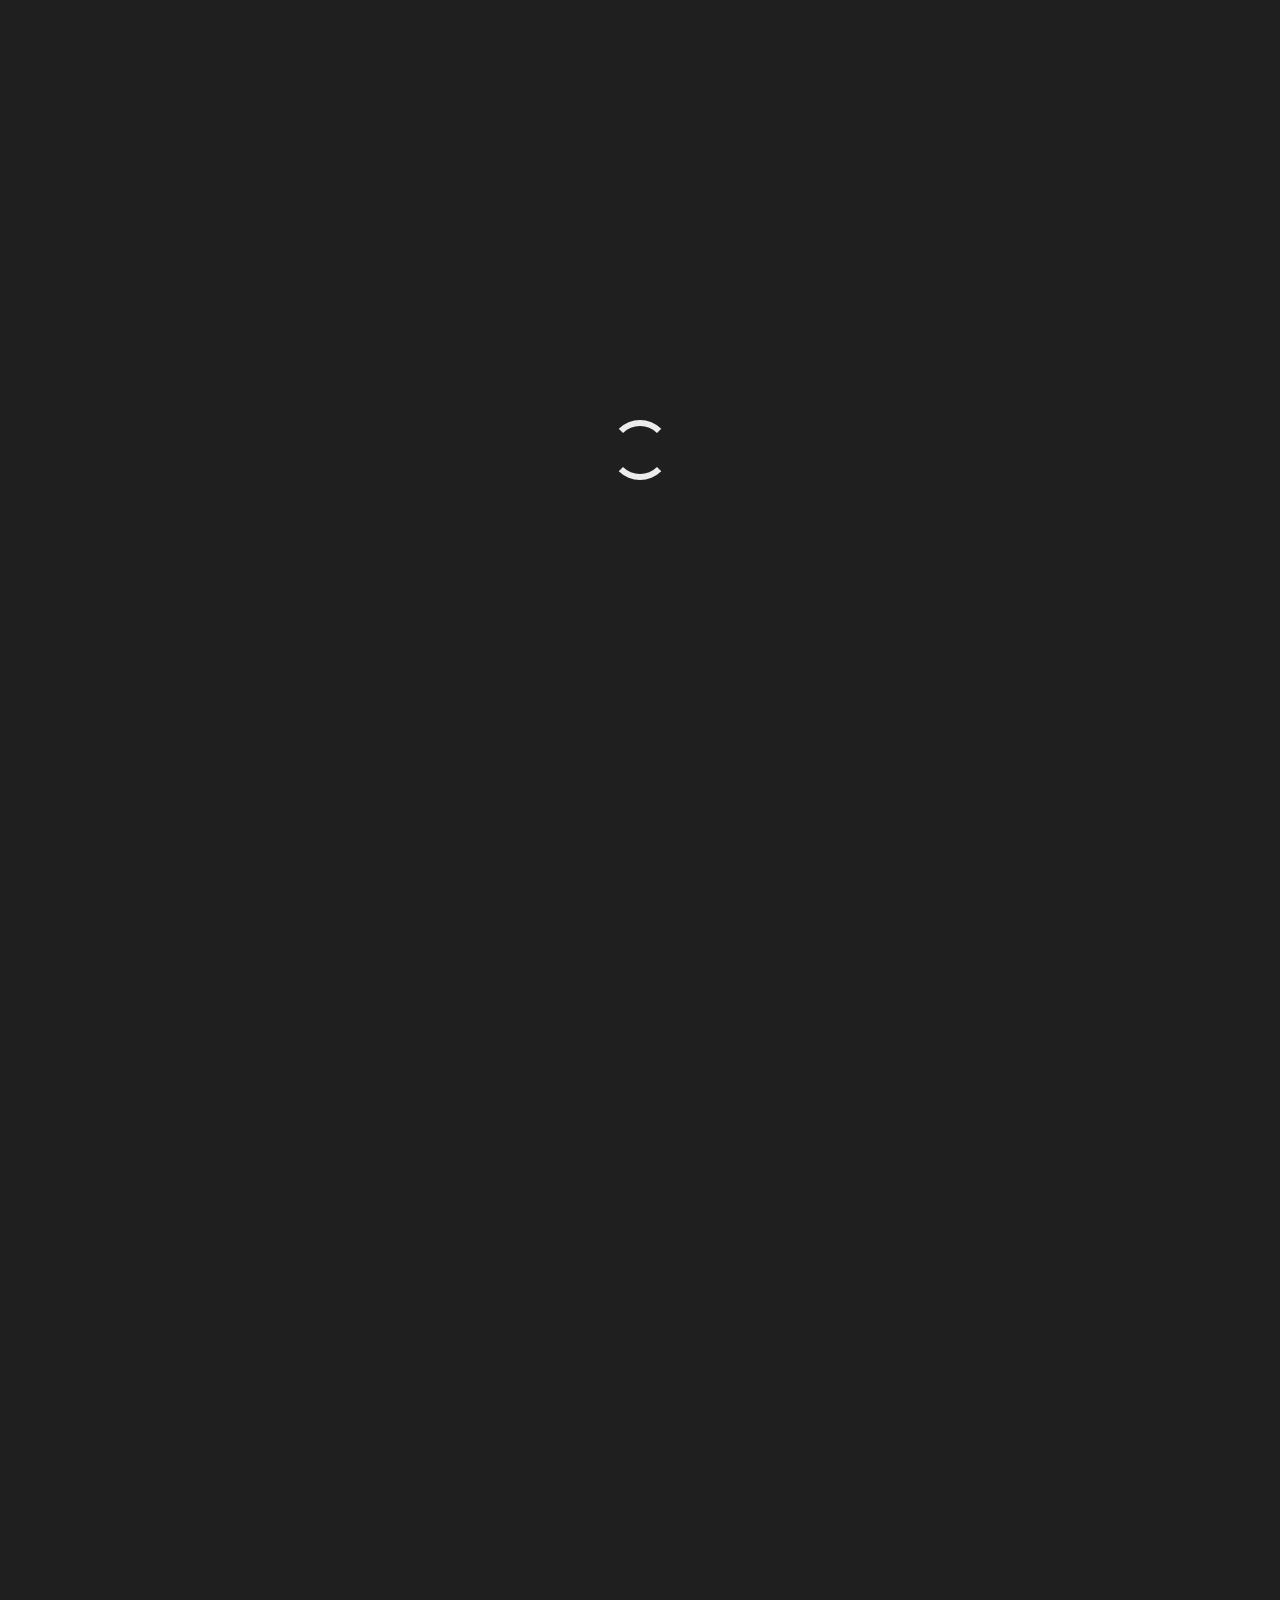
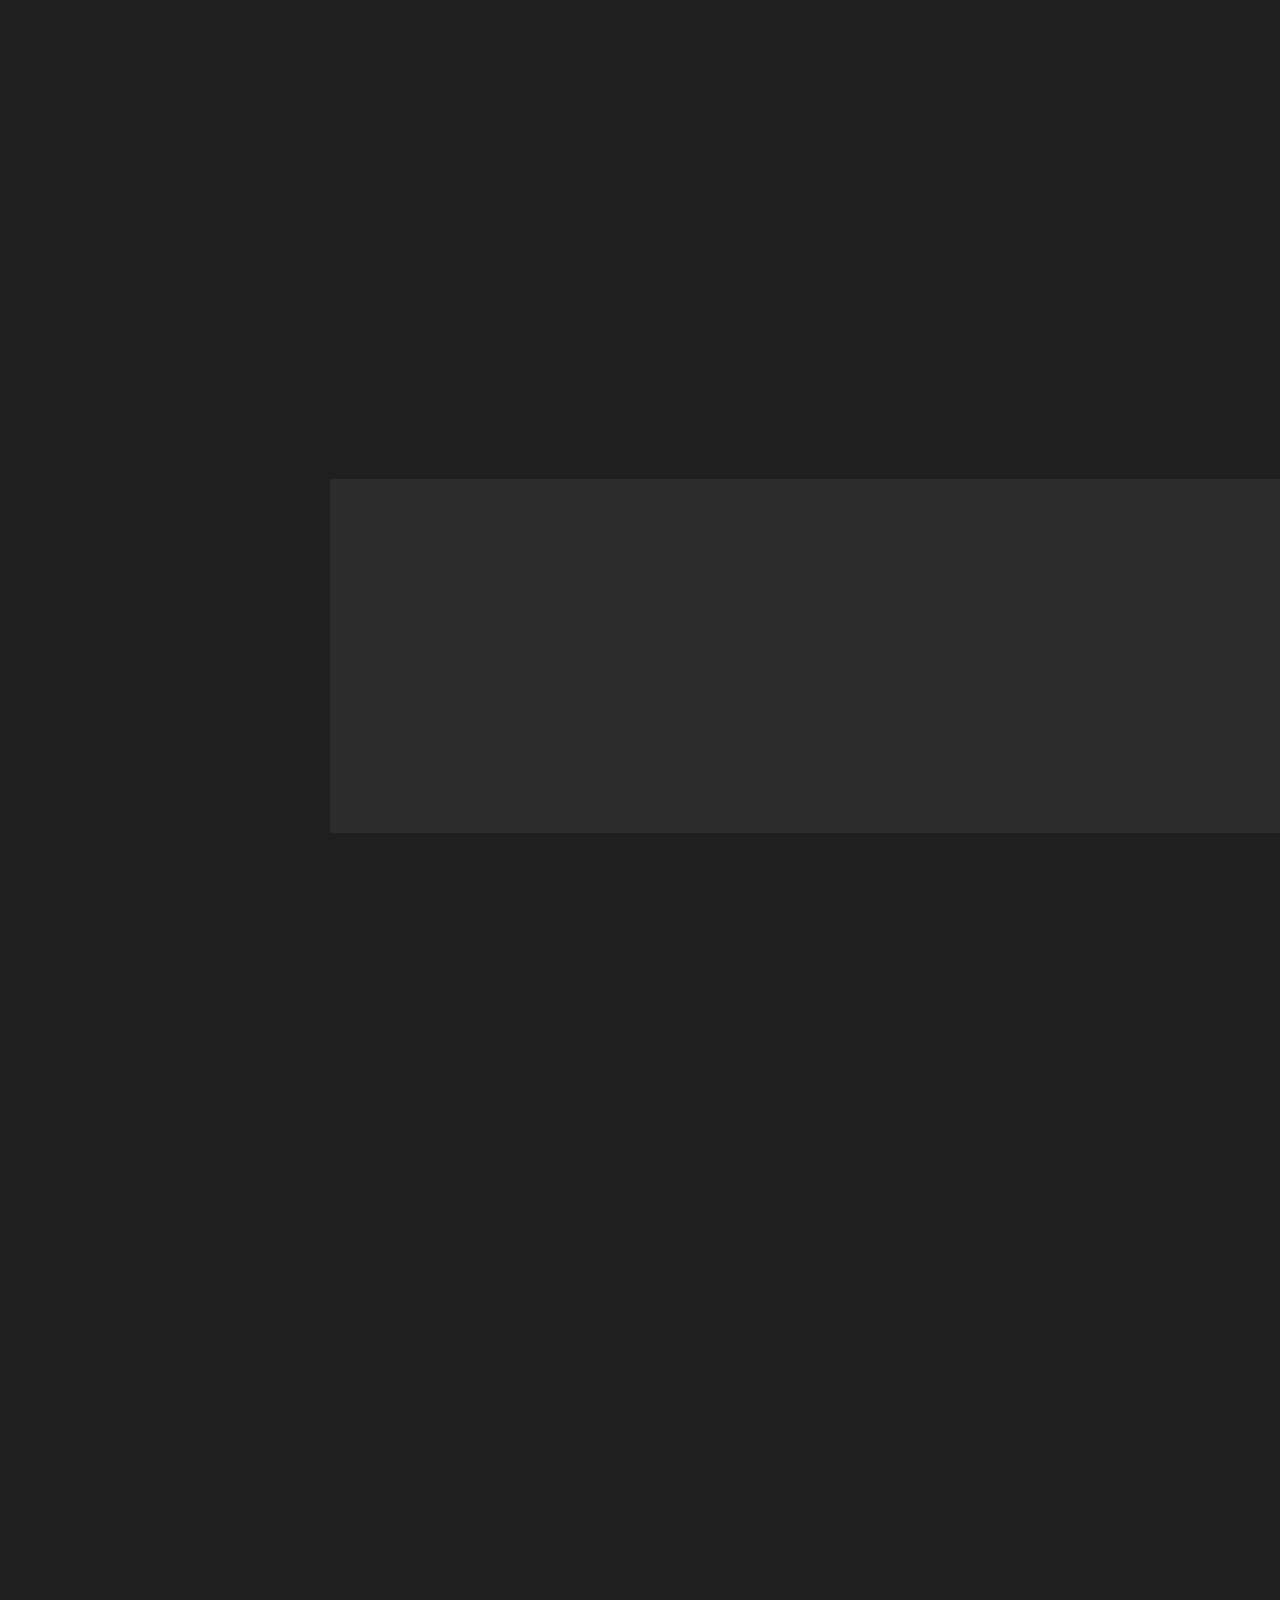
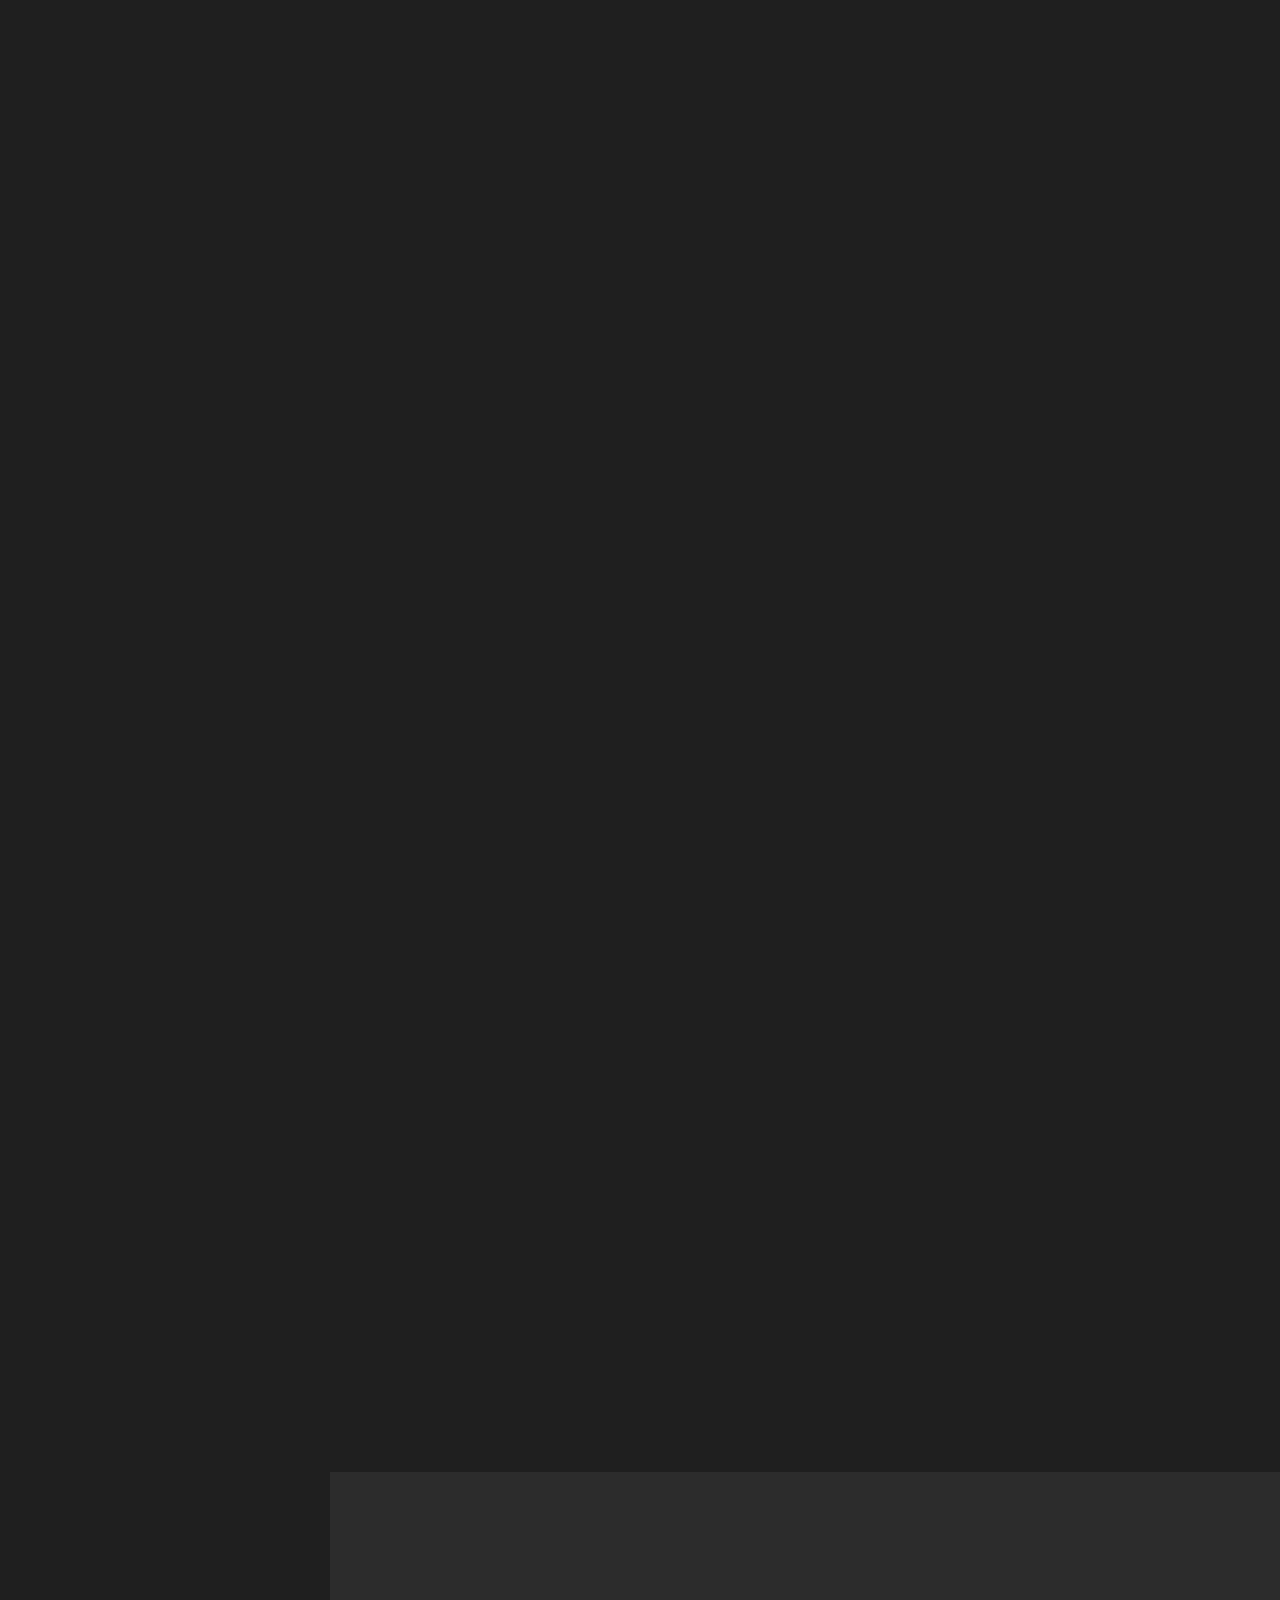
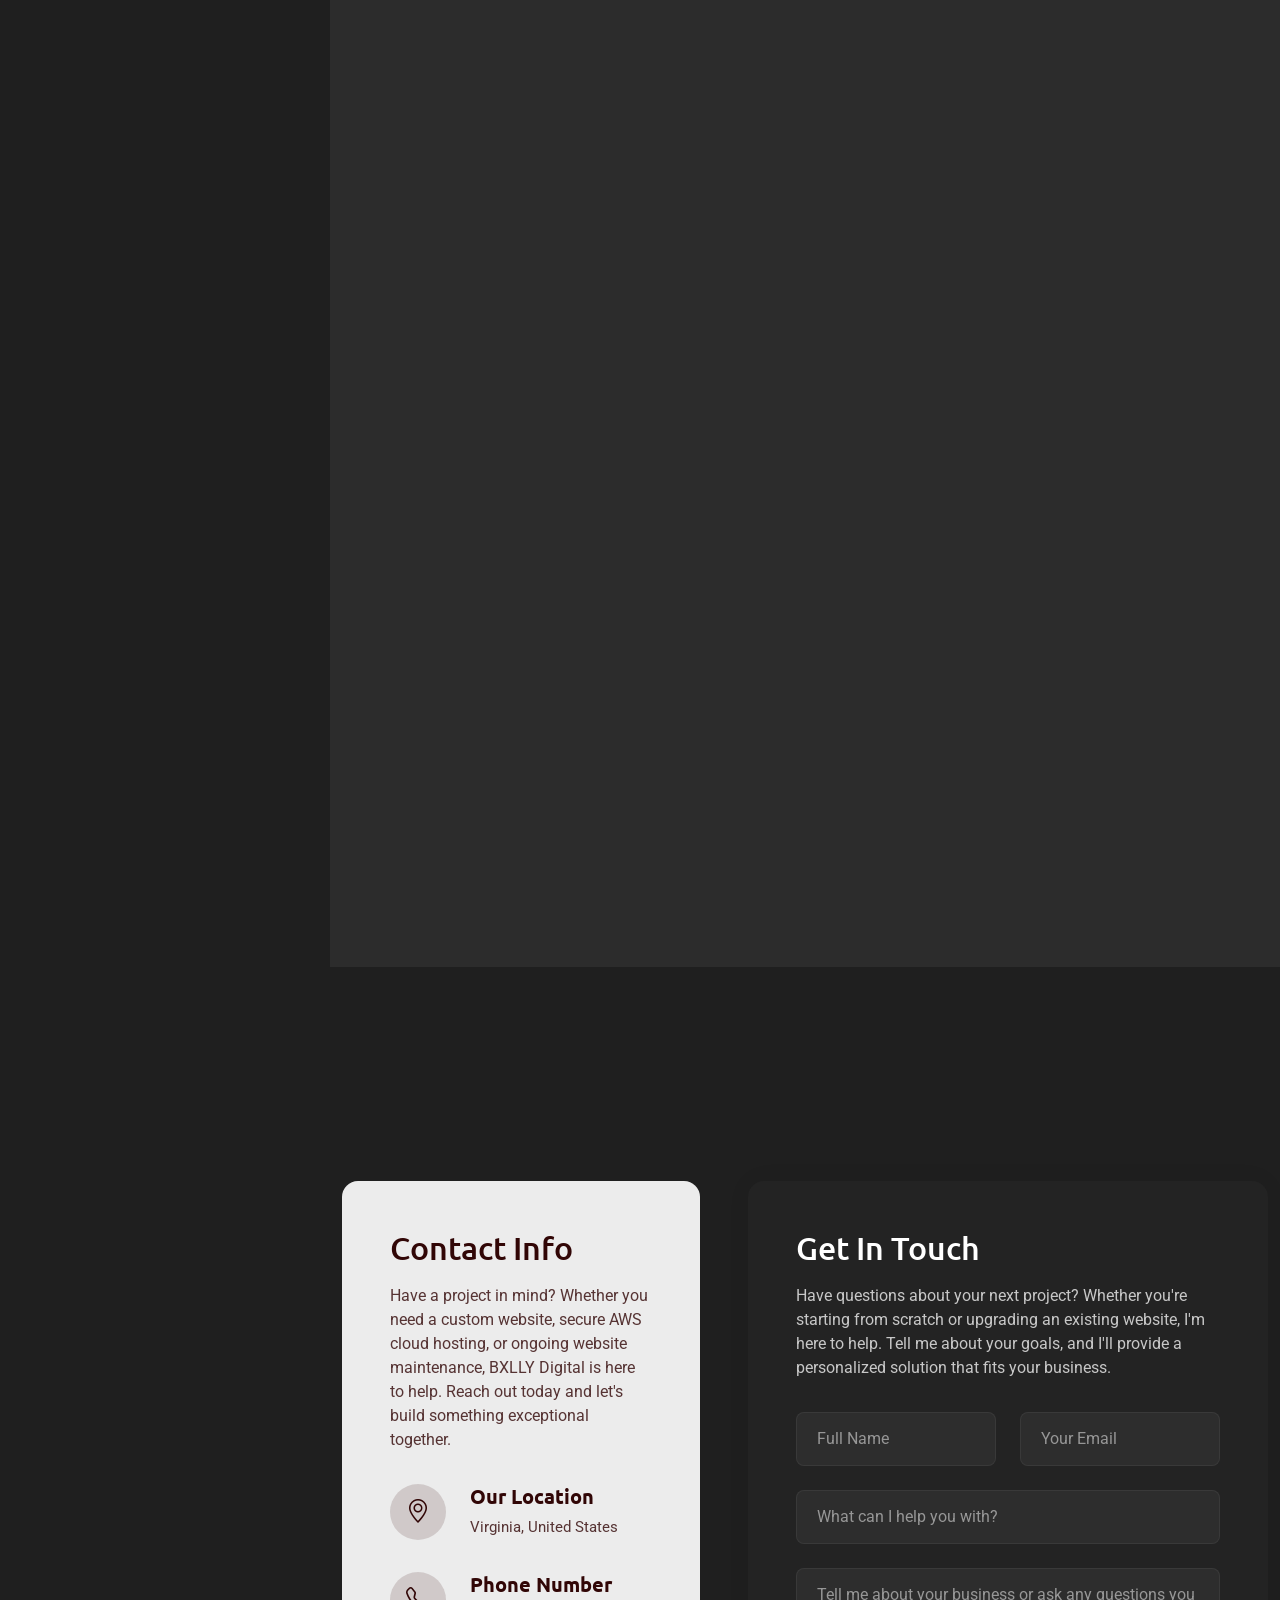
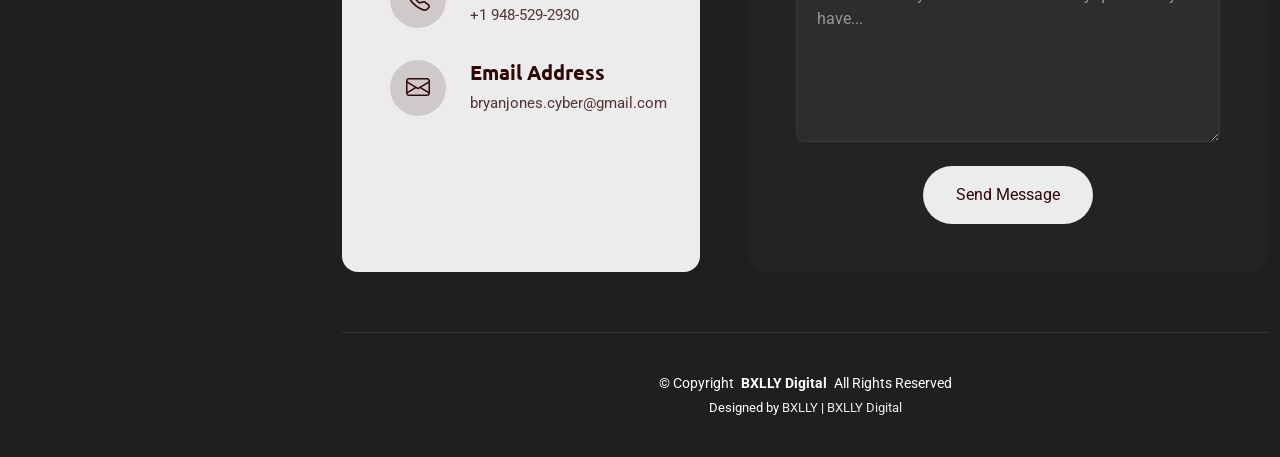
==== commit 961d321b: "updated phone number" ====
--- a/index.html
+++ b/index.html
@@ -137,7 +137,7 @@
                   </a>
                   <a href="tel:+19485292938" class="contact-item">
                     <i class="bi bi-telephone"></i>
-                    +1 (948) 529-2938
+                    +1 (948) 529-2930
                   </a>
                   <a href="#" class="contact-item">
                     <i class="bi bi-geo-alt"></i>
@@ -538,10 +538,7 @@
                 <p>
                   At BXLLY Digital, we create fast, secure, and visually stunning websites that help businesses attract customers and grow online. From custom web design to cloud hosting and ongoing support, we provide everything needed to build a professional digital presence.
                 </p>
-                <a href="service-details.html" class="service-btn">
-                  View All Services
-                  <i class="bi bi-arrow-right"></i>
-                </a>
+                
               </div>
             </div>
           </div>
@@ -823,7 +820,7 @@
                 </div>
                 <div class="content">
                   <h4>Phone Number</h4>
-                  <p>+1 948-529-2938</p>
+                  <p>+1 948-529-2930</p>
                   
                 </div>
               </div>
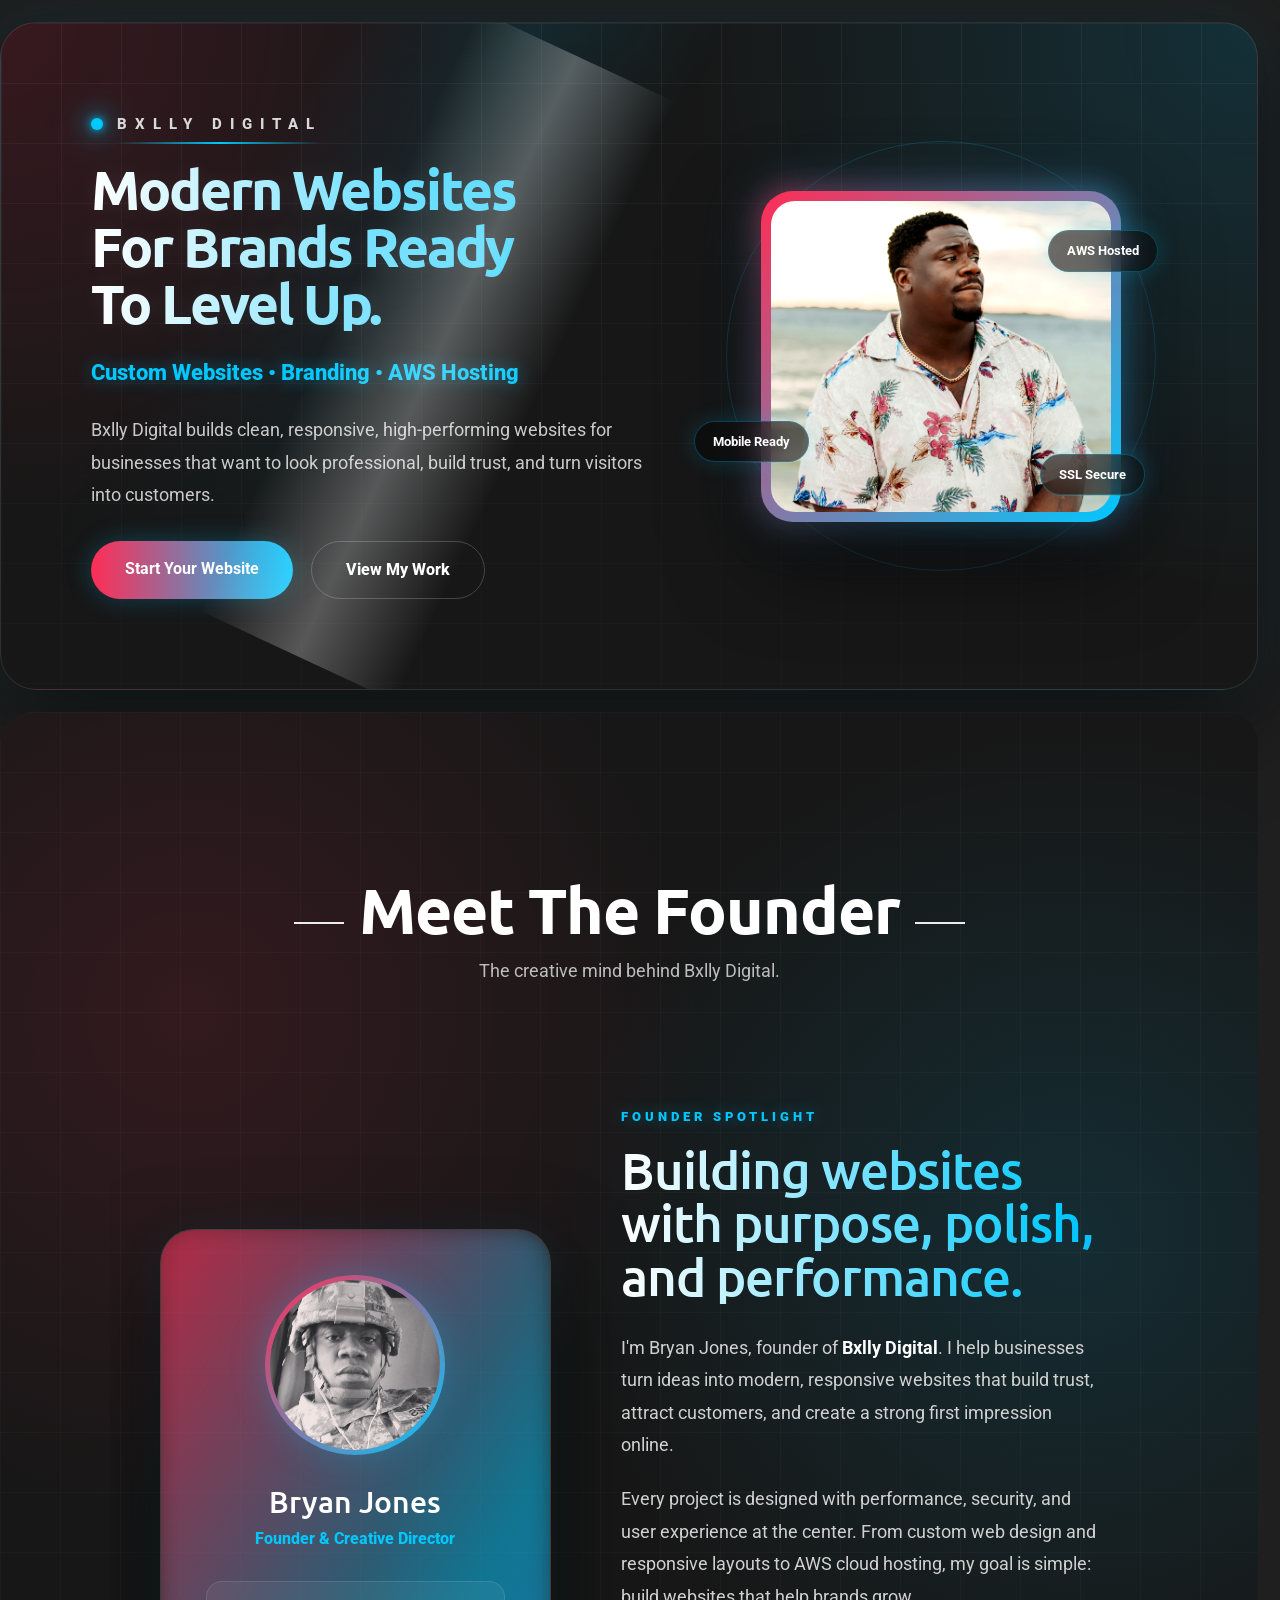
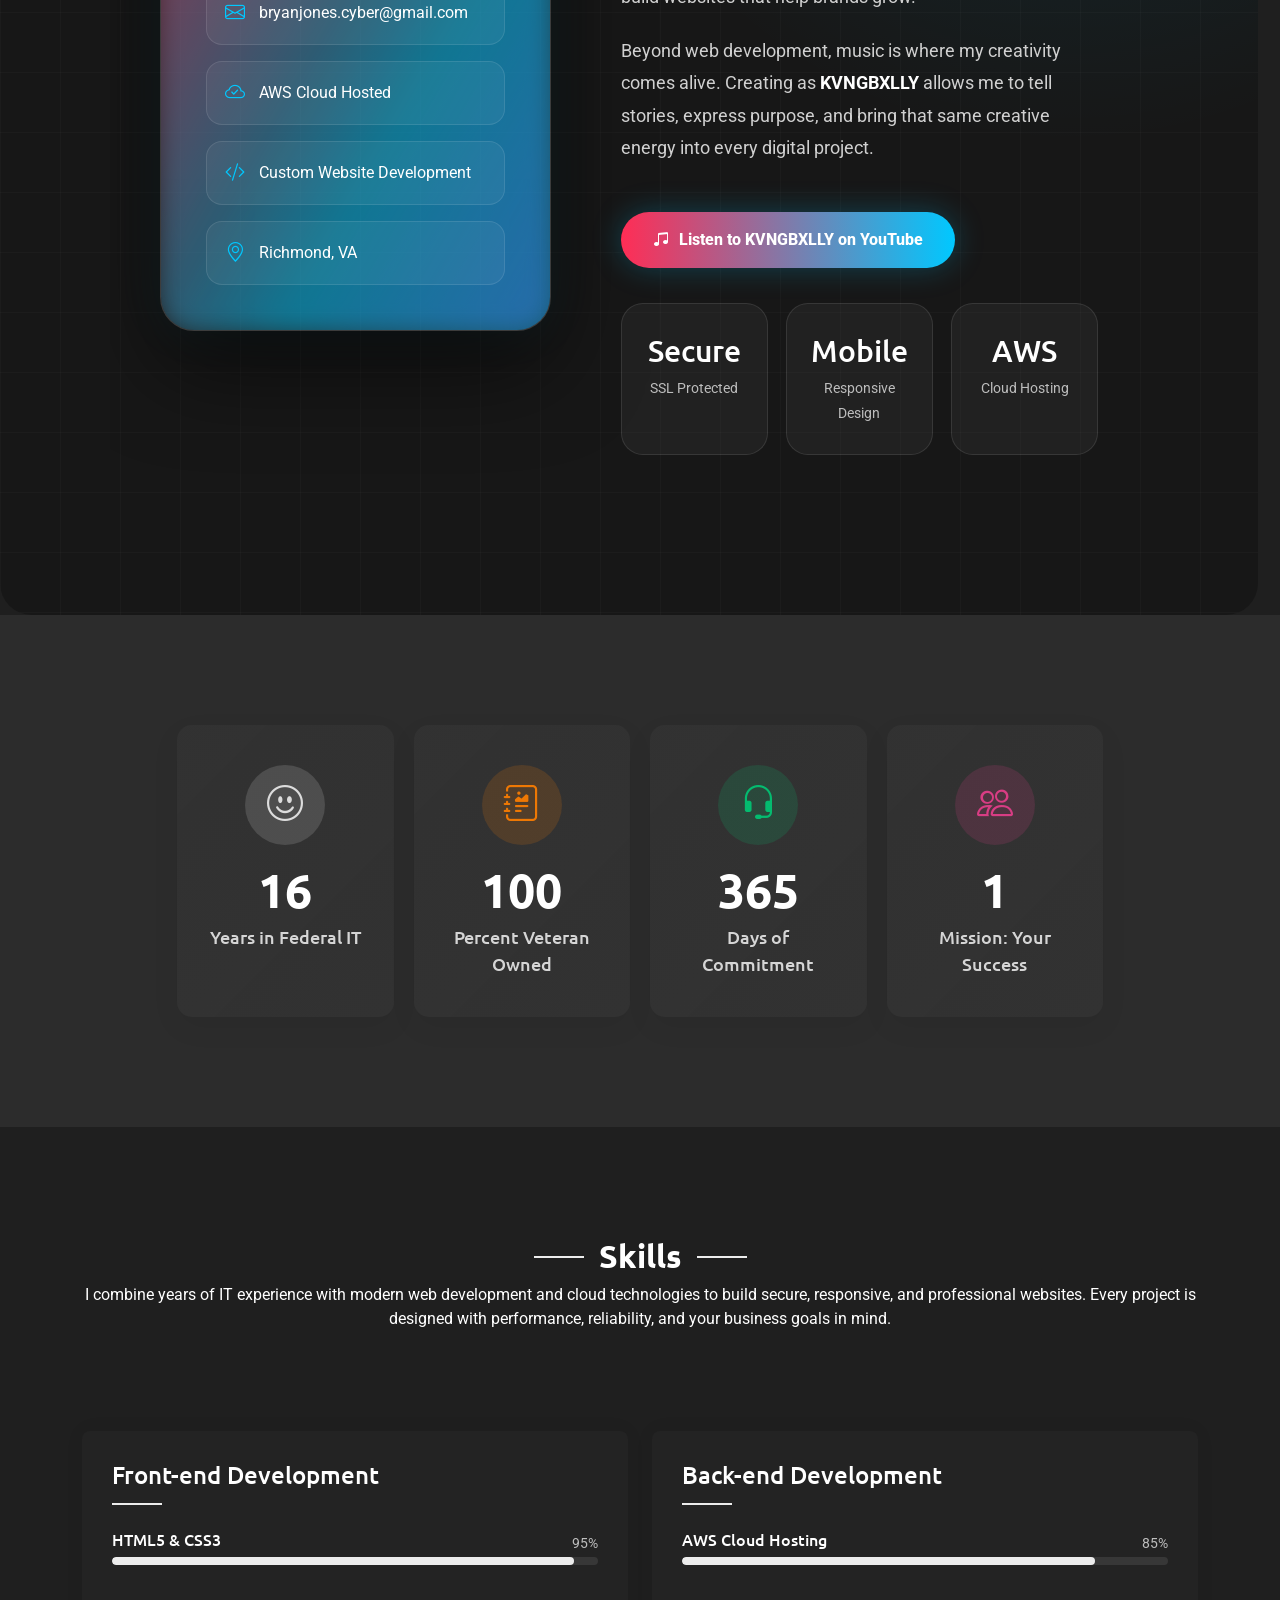
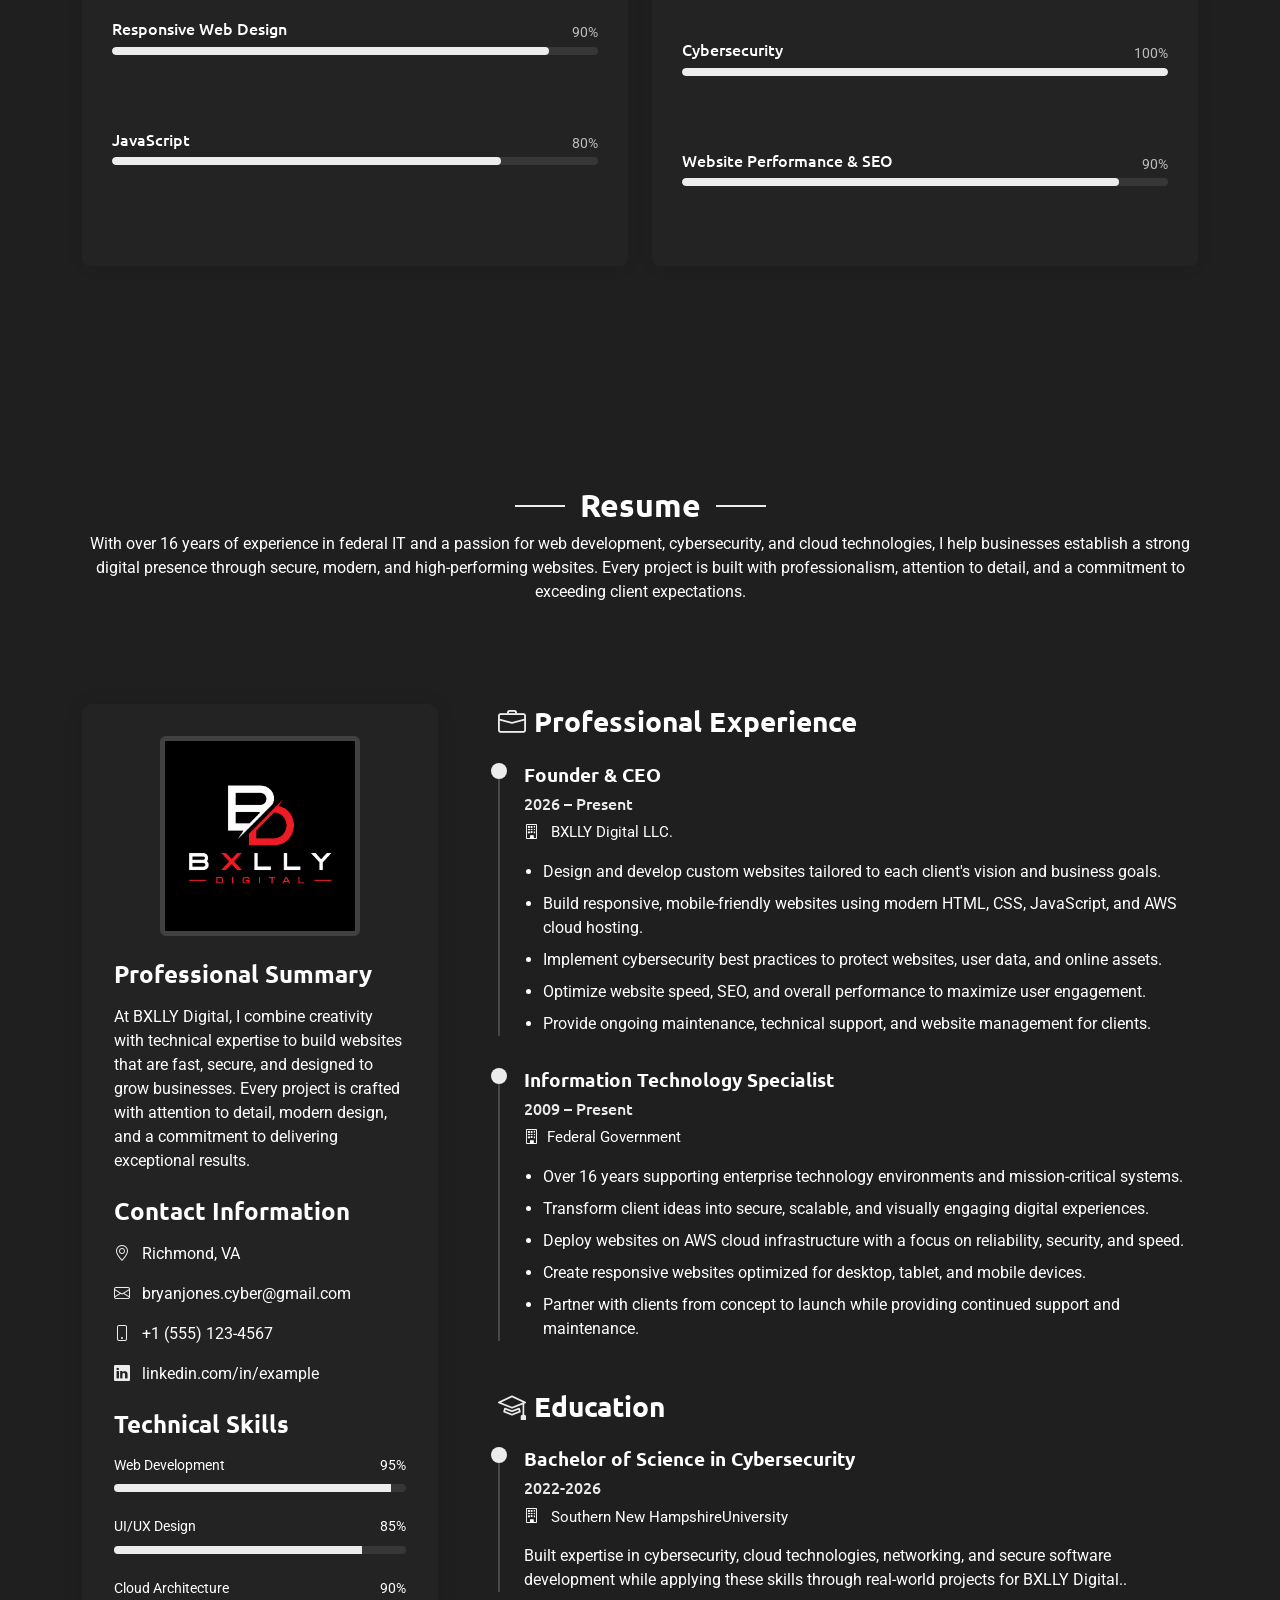
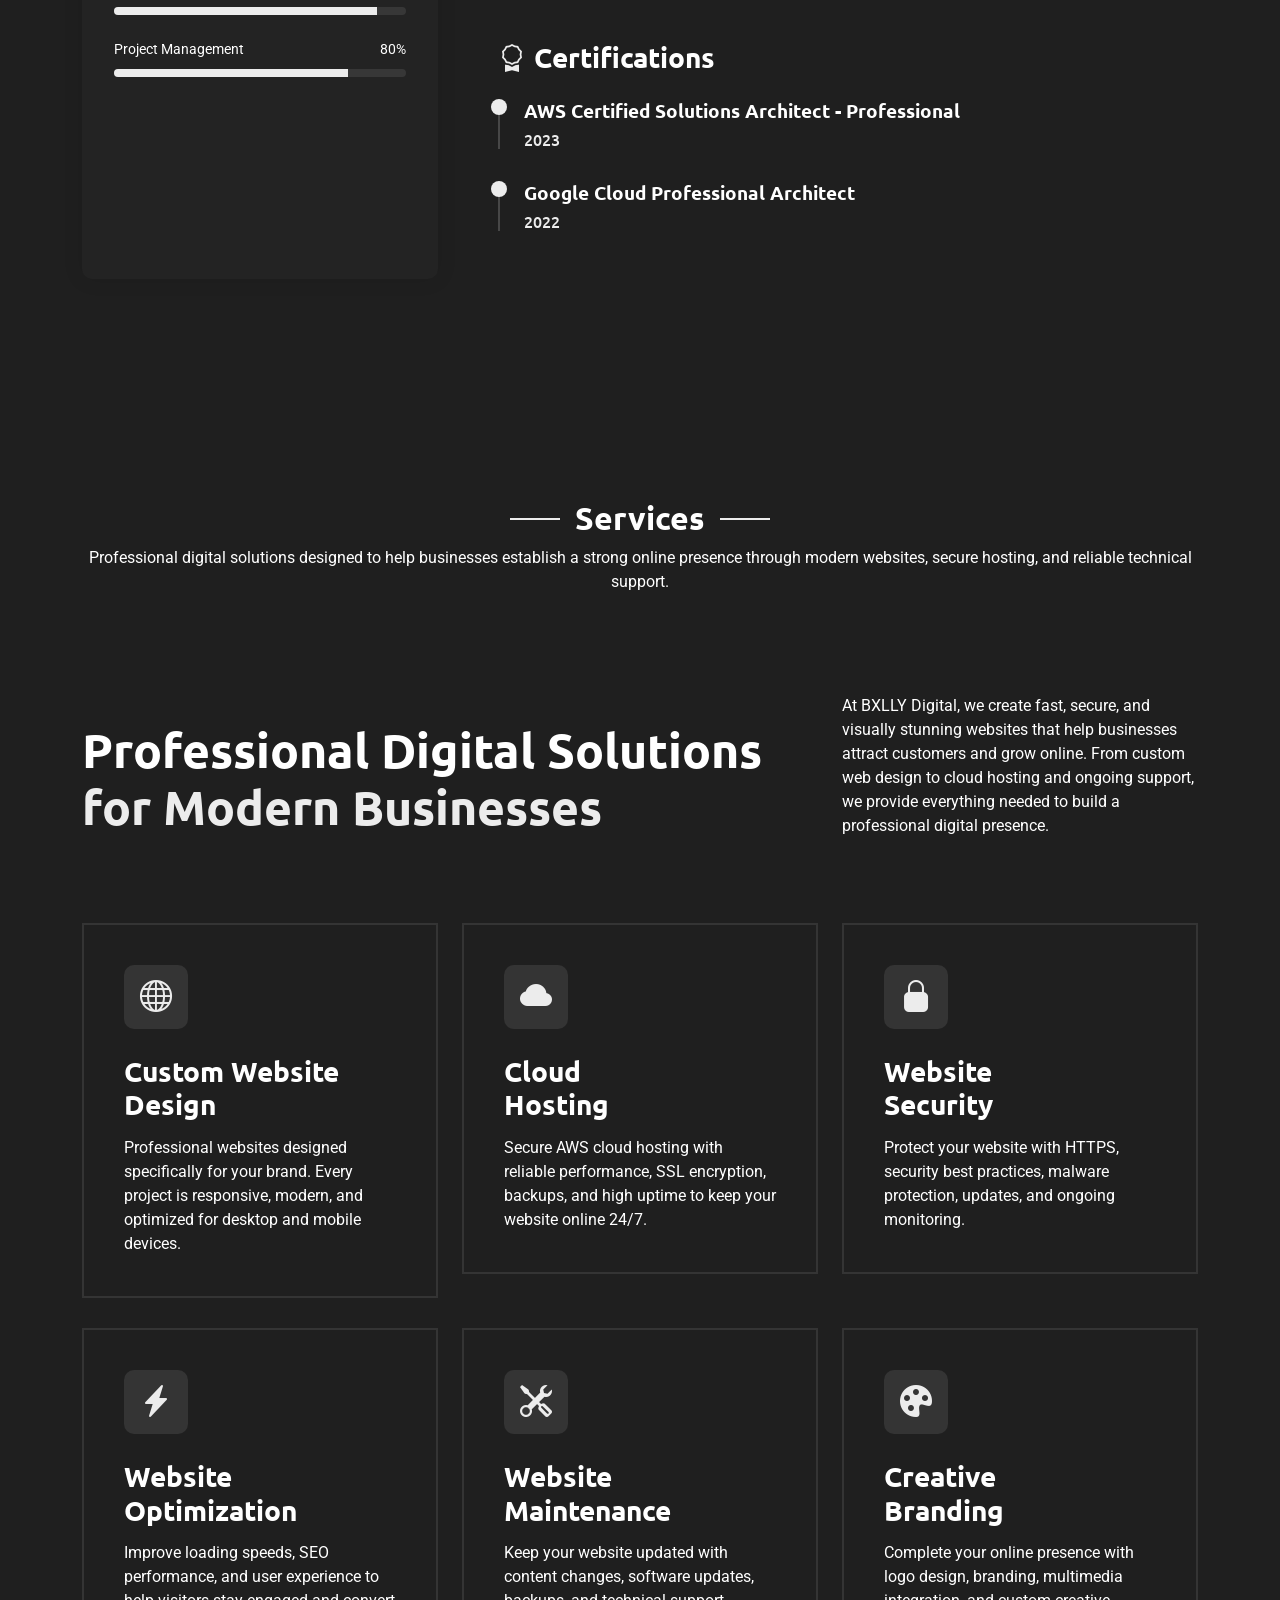
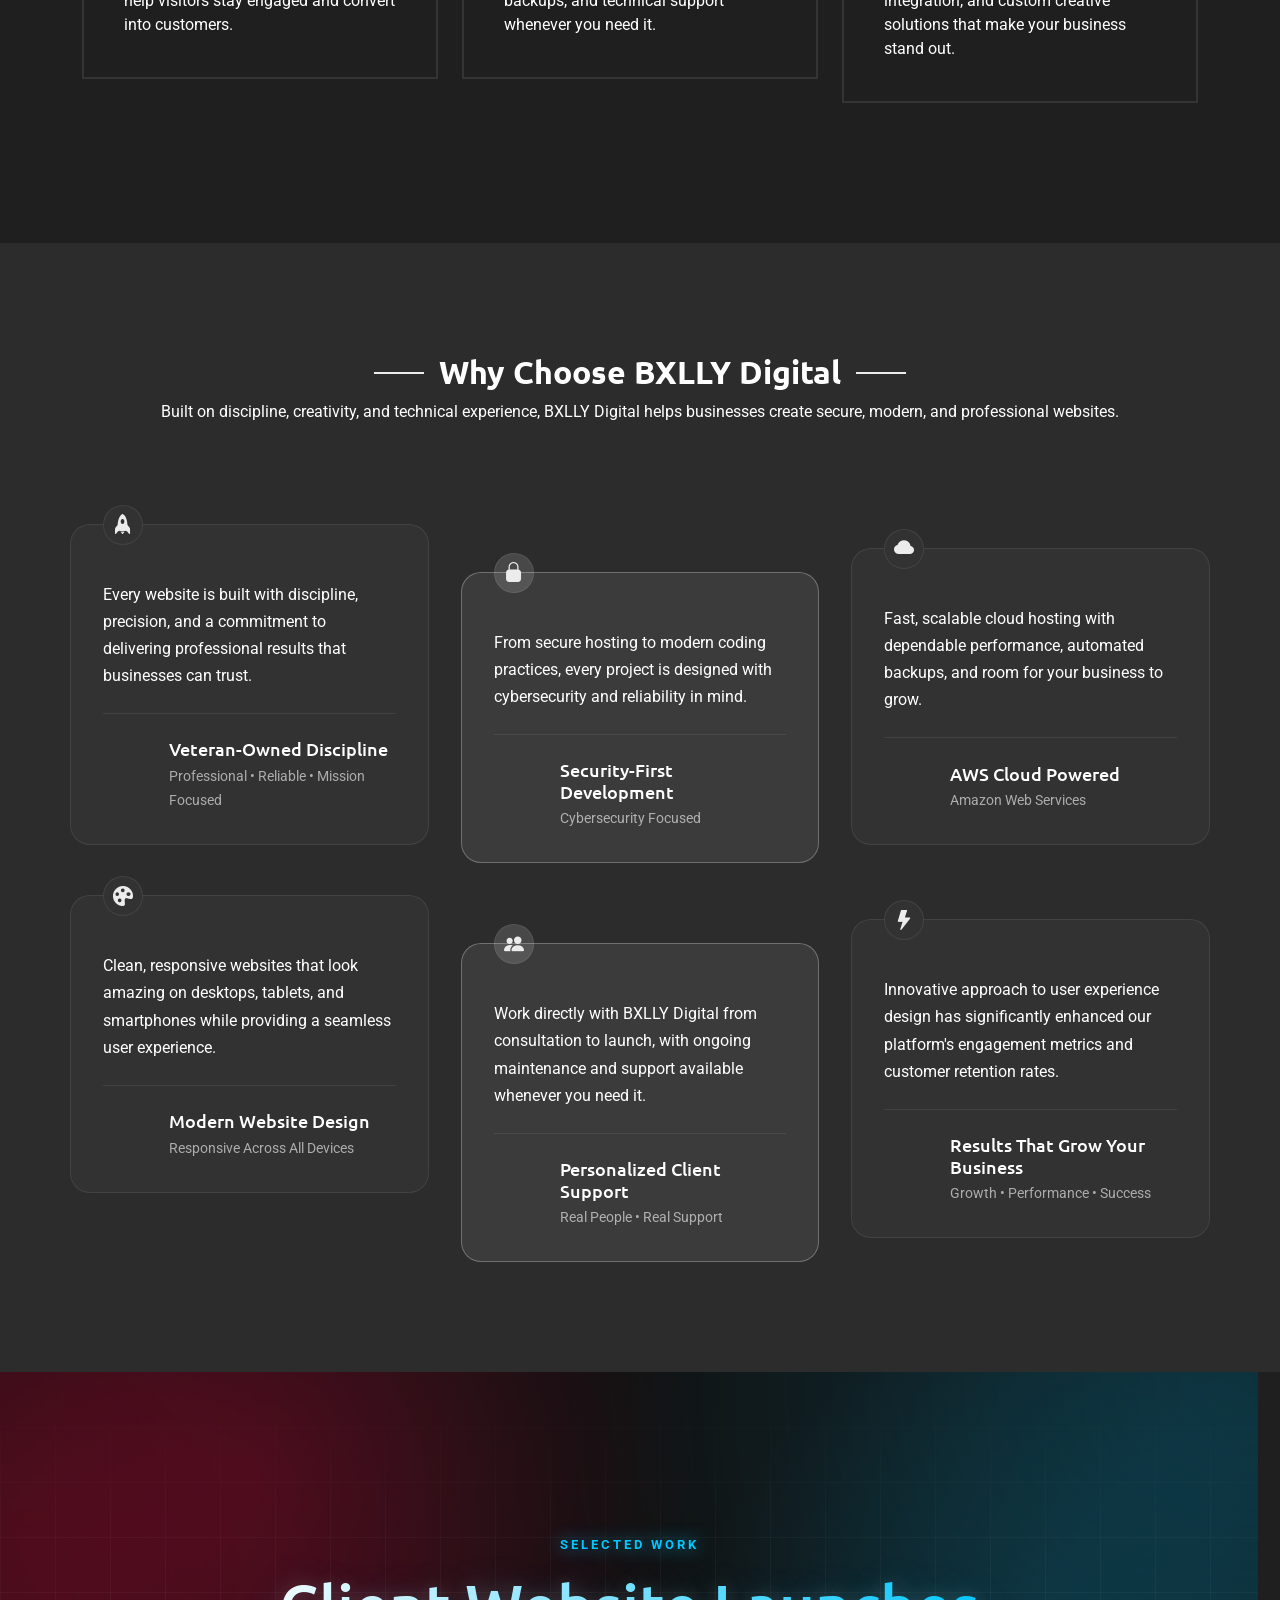
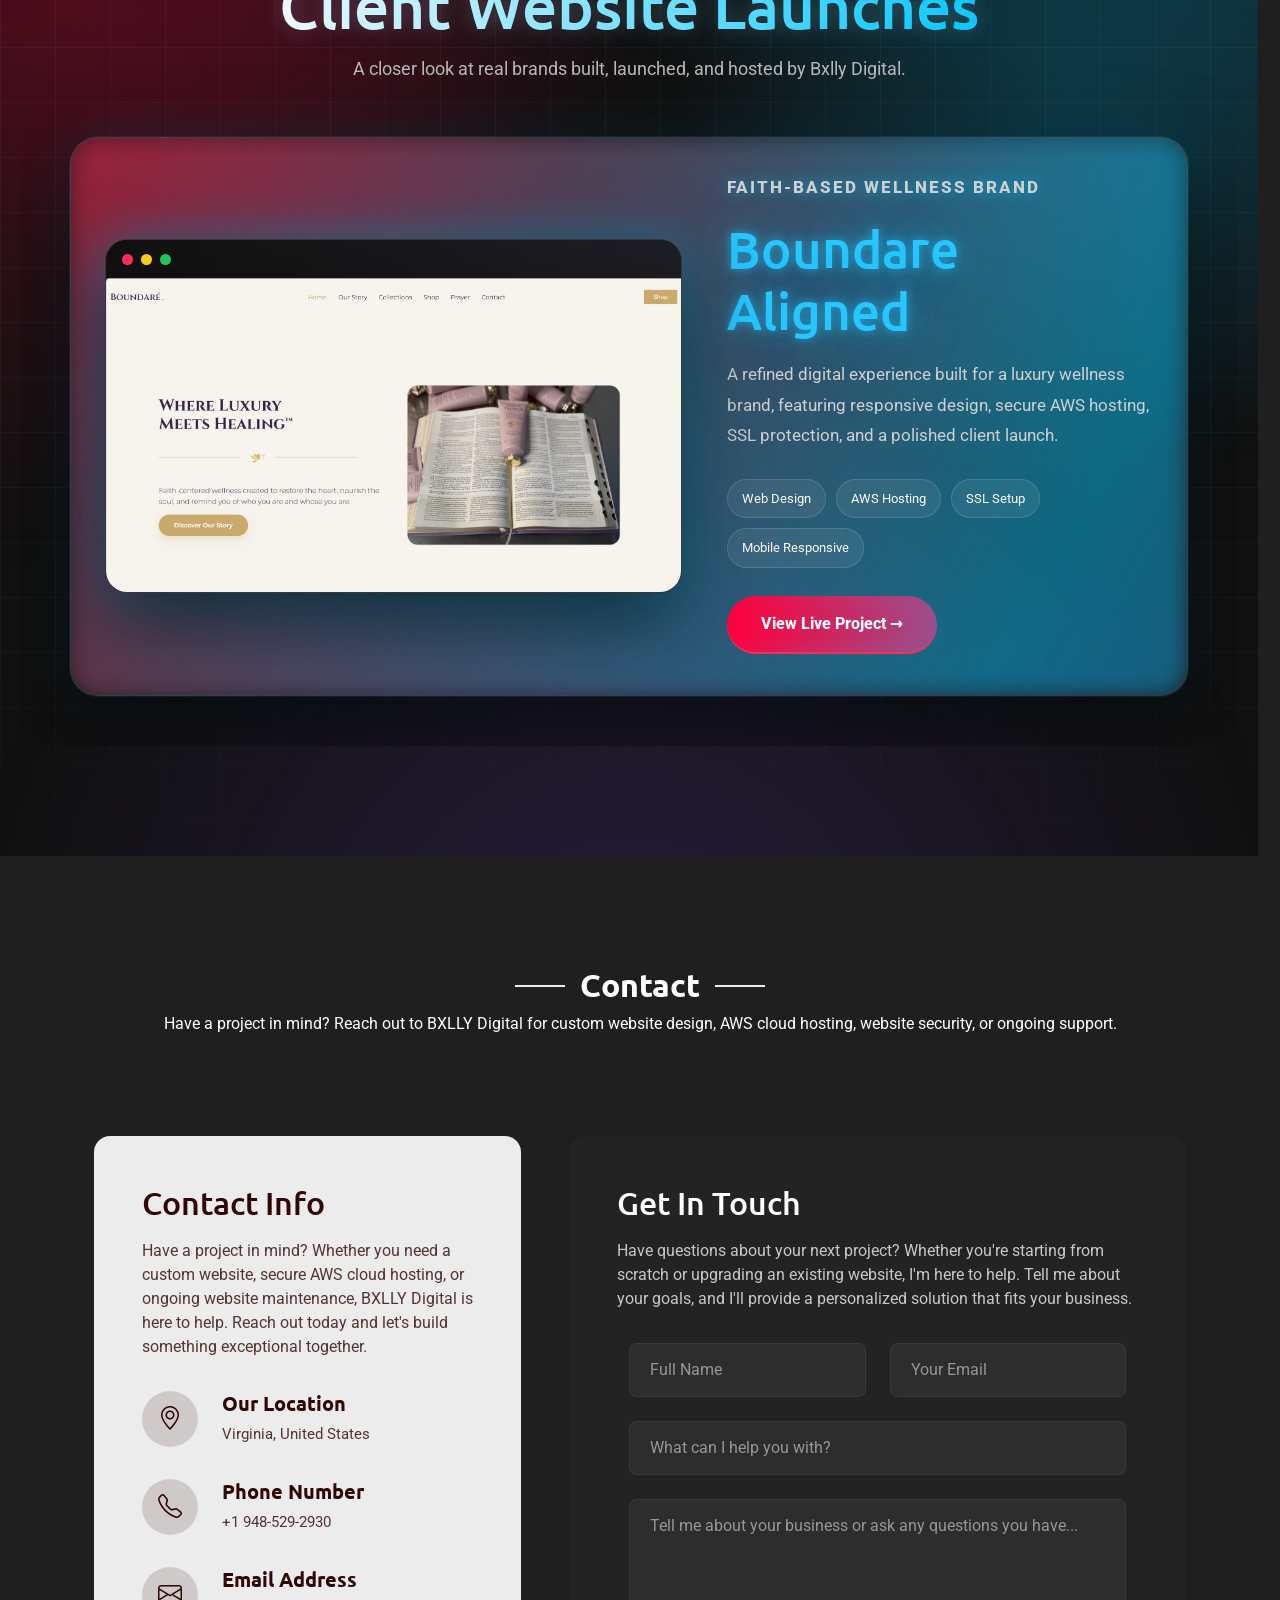
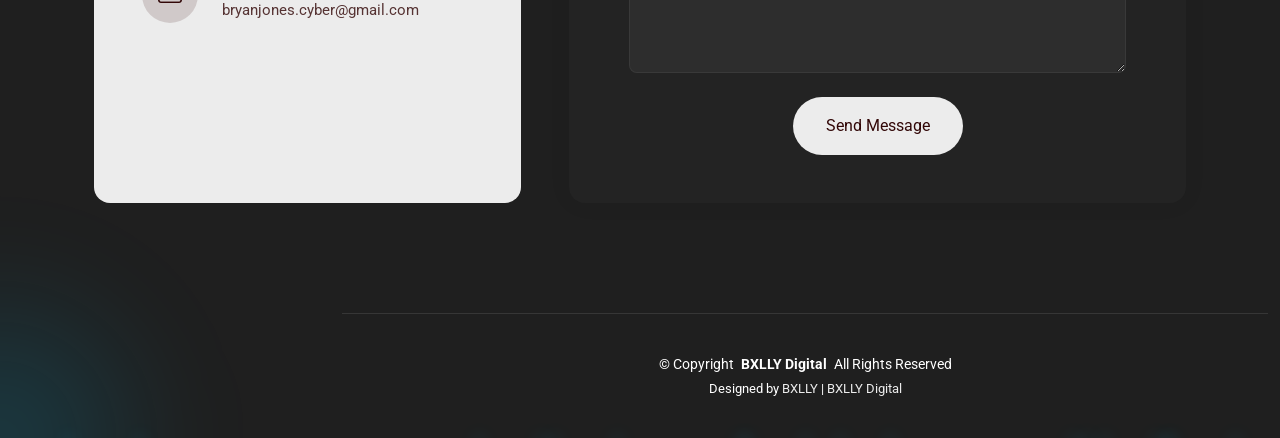
==== commit 55121b47: "Update Index and Css" ====
--- a/index.html
+++ b/index.html
@@ -9,8 +9,8 @@
   <meta name="keywords" content="">
 
   <!-- Favicons -->
-  <link href="assets/img/favicon.png" rel="icon">
-  <link href="assets/img/apple-touch-icon.png" rel="apple-touch-icon">
+ <link rel="icon" type="image/png" href="assets/img/bxlly_digital_logo.png/Bxlly_Digital_Logo.png">
+<link rel="apple-touch-icon" href="assets/img/bxlly_digital_logo.png/Bxlly_Digital_Logo.png">
 
   <!-- Fonts -->
   <link href="https://fonts.googleapis.com" rel="preconnect">
@@ -27,13 +27,7 @@
   <!-- Main CSS File -->
   <link href="assets/css/main.css" rel="stylesheet">
 
-  <!-- =======================================================
-  * Template Name: KVNGBXLLY
-  * Template URL: https://bootstrapmade.com/snapfolio-bootstrap-portfolio-template/
-  * Updated: Jul 21 2025 with Bootstrap v5.3.7
-  * Author: BootstrapMade.com
-  * License: https://bootstrapmade.com/license/
-  ======================================================== -->
+  
 </head>
 
 <body class="index-page">
@@ -61,167 +55,146 @@
   <main class="main">
 
     <!-- Hero Section -->
-    <section id="hero" class="hero section">
-
-      <div class="background-elements">
-        <div class="bg-circle circle-1"></div>
-        <div class="bg-circle circle-2"></div>
-      </div>
-
-      <div class="hero-content">
-
-        <div class="container">
-          <div class="row align-items-center">
-
-            <div class="col-lg-6" data-aos="fade-right" data-aos-delay="100">
-              <div class="hero-text">
-                <h1>BXLLY<span class="accent-text">DIGITAL</span></h1>
-                <h2>Bryan Jones</h2>
-                <p class="lead">I'm a <span class="typed" data-typed-items=" US Army Veteran, Cybersecurity Engineer,Music Producer, Audio Engineer, Web Developer, Creative Director"></span></p>
-                <p class="description">At BXLLY Digital, we believe every business deserves a website that stands out. We create fast, modern, and professional websites designed to build your brand, attract customers, and turn ideas into reality.</p>
-
-                <div class="hero-actions">
-                
-                  <a href="#contact" class="btn btn-outline">Get In Touch</a>
-                </div>
-
-                <div class="social-links">
-                  <a href="https://www.instagram.com/__kingbully__" target="_blank"><i class="bi bi-instagram"></i></a>
-                  
-                  <a href="https://github.com/KvngBxlly" target="_blank"><i class="bi bi-github"></i></a>
-                  
-                </div>
-              </div>
-            </div>
-
-            <div class="col-lg-6" data-aos="fade-left" data-aos-delay="200">
-              <div class="hero-visual">
-                <div class="profile-container">
-                  <div class="profile-background"></div>
-                  <img src="assets/img/profile/IMG_0165.jpeg" alt="Bryan Jones" class="profile-image">
-                </div>
-              </div>
-            </div>
-
-          </div>
-        </div>
-      </div>
-
-    </section><!-- /Hero Section -->
-
-    <!-- About Section -->
-    <section id="about" class="about section">
-
-      <div class="container" data-aos="fade-up" data-aos-delay="100">
-
-        <div class="row">
-          <div class="col-lg-5" data-aos="zoom-in" data-aos-delay="200">
-            <div class="profile-card">
-              <div class="profile-header">
-                <div class="profile-image">
-                  <img src="assets/img/profile/IMG_3735.jpeg" alt="Bryan Jones" class="img-fluid">
-                </div>
-                <div class="profile-badge">
-                  <i class="bi bi-check-circle-fill"></i>
-                </div>
-              </div>
-
-              <div class="profile-content">
-                <h3>Bryan Jones</h3>
-                <p class="profession">CEO &amp; Developer</p>
-
-                <div class="contact-links">
-                  <a href="mailto:bryanjones.cyber@gmail.com" class="contact-item">
-                    <i class="bi bi-envelope"></i>
-                    bryanjones.cyber@gmail.com
-                  </a>
-                  <a href="tel:+19485292938" class="contact-item">
-                    <i class="bi bi-telephone"></i>
-                    +1 (948) 529-2930
-                  </a>
-                  <a href="#" class="contact-item">
-                    <i class="bi bi-geo-alt"></i>
-                    Richmond, VA
-                  </a>
-                </div>
-              </div>
-            </div>
-          </div>
-
-          <div class="col-lg-7" data-aos="fade-left" data-aos-delay="300">
-            <div class="about-content">
-              <div class="section-header">
-                <span class="badge-text">Get to Know Me</span>
-                <h2>WHO AM I?</h2>
-              </div>
-
-              <div class="description">
-                <p>I'm Bryan, founder of BXLLY Digital and a U.S. Army veteran with a passion for technology and creative design. I specialize in building fast, modern, and responsive websites that help businesses establish a strong online presence. Every project is crafted with attention to detail, reliability, and a commitment to bringing your vision to life.</p>
-
-                <p>Beyond web development, music is where my creativity comes to life. Producing and recording as KVNGBXLLY allows me to express my journey, passion, and purpose through every track.</p>
-                <div class="music-button">
-    <a href="https://www.youtube.com/watch?v=CJi64EGDaY0"
-   target="_blank"
-   class="youtube-button">
-    🎵 Listen to KVNGBXLLY on YouTube
-</a>
-    </a>
+<section id="hero" class="bxlly-hero">
+
+  <div class="hero-content">
+
+    <div class="hero-brand">
+    <span class="brand-dot"></span>
+    <span class="brand-text">BXLLY DIGITAL</span>
 </div>
-              </div>
-
-              <div class="stats-grid">
-                <div class="stat-item">
-                  <div class="stat-number">24/7</div>
-                  <div class="stat-label">Client Support</div>
-                </div>
-                <div class="stat-item">
-                  <div class="stat-number">5+</div>
-                  <div class="stat-label">Core Technologies</div>
-                </div>
-                <div class="stat-item">
-                  <div class="stat-number">100%</div>
-                  <div class="stat-label">Custom Solutions</div>
-                </div>
-              </div>
-
-              <div class="details-grid">
-                <div class="detail-row">
-                  <div class="detail-item">
-                    <span class="detail-label">Specialization</span>
-                    <span class="detail-value">Web Development &amp; Cloud Solutions</span>
-                  </div>
-                  <div class="detail-item">
-                    <span class="detail-label">Experience Level</span>
-                    <span class="detail-value">Cybersecurity &amp; Web Professional</span>
-                  </div>
-                </div>
-                <div class="detail-row">
-                  <div class="detail-item">
-                    <span class="detail-label">Education</span>
-                    <span class="detail-value">B.S. Cybersecurity, SNHU</span>
-                  </div>
-                  <div class="detail-item">
-                    <span class="detail-label">Focus</span>
-                    <span class="detail-value">AWS | HTML |CSS | JavaScript</span>
-                  </div>
-                </div>
-              </div>
-
-              <div class="cta-section">
-            <a href="consultation.html" class="btn btn-primary">
-    <i class="bi bi-file-earmark-text"></i>
-    Start Your Project
-</a>
-                
-                </a>
-              </div>
-            </div>
-          </div>
-        </div>
-
-      </div>
-
-    </section><!-- /About Section -->
+
+    <h1>
+      Modern Websites<br>
+      For Brands Ready<br>
+      To Level Up.
+    </h1>
+
+    <p class="hero-services">
+      Custom Websites • Branding • AWS Hosting
+    </p>
+
+    <p class="hero-description">
+      Bxlly Digital builds clean, responsive, high-performing websites for businesses
+      that want to look professional, build trust, and turn visitors into customers.
+    </p>
+
+    <div class="hero-buttons">
+      <a href="#contact" class="hero-main-btn">Start Your Website</a>
+      <a href="#projects" class="hero-secondary-btn">View My Work</a>
+    </div>
+
+  </div>
+
+  <div class="hero-photo-wrap">
+
+    <div class="photo-orbit"></div>
+
+    <div class="hero-photo-card">
+      <img src="assets/img/profile/IMG_0165.jpeg" alt="Bryan Jones">
+    </div>
+
+    <div class="floating-badge badge-one">AWS Hosted</div>
+    <div class="floating-badge badge-two">Mobile Ready</div>
+    <div class="floating-badge badge-three">SSL Secure</div>
+
+  </div>
+
+</section>    
+
+ <section id="about" class="about section">
+
+  <div class="container">
+
+    <div class="section-title">
+      <h2>Meet The Founder</h2>
+      <p>The creative mind behind Bxlly Digital.</p>
+    </div>
+
+    <div class="founder-wrap">
+
+      <div class="founder-card">
+        <div class="founder-img">
+          <img src="assets/img/profile/IMG_3735.jpeg" alt="Bryan Jones">
+        </div>
+
+        <h3>Bryan Jones</h3>
+        <p class="founder-role">Founder & Creative Director</p>
+
+        <div class="founder-info">
+          <div>
+            <i class="bi bi-envelope"></i>
+            <span>bryanjones.cyber@gmail.com</span>
+          </div>
+
+          <div>
+            <i class="bi bi-cloud-check"></i>
+            <span>AWS Cloud Hosted</span>
+          </div>
+
+          <div>
+            <i class="bi bi-code-slash"></i>
+            <span>Custom Website Development</span>
+          </div>
+
+          <div>
+            <i class="bi bi-geo-alt"></i>
+            <span>Richmond, VA</span>
+          </div>
+        </div>
+      </div>
+
+      <div class="founder-content">
+        <span class="about-tag">Founder Spotlight</span>
+
+        <h2>Building websites with purpose, polish, and performance.</h2>
+
+        <p>
+          I'm Bryan Jones, founder of <strong>Bxlly Digital</strong>. I help businesses
+          turn ideas into modern, responsive websites that build trust, attract customers,
+          and create a strong first impression online.
+        </p>
+
+        <p>
+          Every project is designed with performance, security, and user experience at the
+          center. From custom web design and responsive layouts to AWS cloud hosting, my
+          goal is simple: build websites that help brands grow.
+        </p>
+
+        <p>
+          Beyond web development, music is where my creativity comes alive. Creating as
+          <strong>KVNGBXLLY</strong> allows me to tell stories, express purpose, and bring
+          that same creative energy into every digital project.
+        </p>
+
+        <a href="https://youtube.com/@KVNGBXLLY" target="_blank" class="music-btn">
+          <i class="bi bi-music-note-beamed"></i>
+          Listen to KVNGBXLLY on YouTube
+        </a>
+
+        <div class="founder-stats">
+          <div>
+            <h4>Secure</h4>
+            <p>SSL Protected</p>
+          </div>
+
+          <div>
+            <h4>Mobile</h4>
+            <p>Responsive Design</p>
+          </div>
+
+          <div>
+            <h4>AWS</h4>
+            <p>Cloud Hosting</p>
+          </div>
+        </div>
+      </div>
+
+    </div>
+
+  </div>
+
+</section>   
 
     <!-- Stats Section -->
     <section id="stats" class="stats section light-background">
@@ -483,7 +456,7 @@
                 <h4>Bachelor of Science in Cybersecurity</h4>
                 <h5>2022-2026</h5>
                 <p class="company"><i class="bi bi-building"></i> Southern New HampshireUniversity</p>
-                <p>Building expertise in cybersecurity, cloud technologies, networking, and secure software development while applying these skills through real-world projects for BXLLY Digital..</p>
+                <p>Built expertise in cybersecurity, cloud technologies, networking, and secure software development while applying these skills through real-world projects for BXLLY Digital..</p>
               </div>
 
              
@@ -785,7 +758,51 @@
       </div>
 
     </section><!-- /Testimonials Section -->
-
+<section id="projects" class="bxlly-work">
+  <div class="container">
+
+    <div class="bxlly-work-header">
+      <span>Selected Work</span>
+      <h2>Client Website Launches</h2>
+      <p>A closer look at real brands built, launched, and hosted by Bxlly Digital.</p>
+    </div>
+
+    <div class="bxlly-showcase">
+      <div class="bxlly-preview">
+  <div class="browser-mockup">
+    <div class="browser-top">
+      <span></span>
+      <span></span>
+      <span></span>
+    </div>
+
+    <img src="assets/img/profile/Homepage.png" alt="Boundare Aligned Website">
+  </div>
+</div>
+
+      <div class="bxlly-case">
+        <p class="case-label">Faith-Based Wellness Brand</p>
+        <h3>Boundare Aligned</h3>
+        <p>
+          A refined digital experience built for a luxury wellness brand, featuring
+          responsive design, secure AWS hosting, SSL protection, and a polished client launch.
+        </p>
+
+        <div class="case-tags">
+          <span>Web Design</span>
+          <span>AWS Hosting</span>
+          <span>SSL Setup</span>
+          <span>Mobile Responsive</span>
+        </div>
+
+        <a href="https://boundare.com" target="_blank" class="case-link">
+          View Live Project →
+        </a>
+      </div>
+    </div>
+
+  </div>
+</section>
     <!-- Contact Section -->
     <section id="contact" class="contact section">
 
@@ -891,13 +908,11 @@
         <p>© <span>Copyright</span> <strong class="px-1 sitename">BXLLY Digital</strong> <span>All Rights Reserved</span></p>
       </div>
       <div class="credits">
-        <!-- All the links in the footer should remain intact. -->
-        <!-- You can delete the links only if you've purchased the pro version. -->
-        <!-- Licensing information: https://bootstrapmade.com/license/ -->
-        <!-- Purchase the pro version with working PHP/AJAX contact form: [buy-url] -->
-        Designed by <a href="https://bootstrapmade.com/">BXLLY</a> | <a href="https://bootstrapmade.com/tools/">BXLLY Digital</a>
+
+        Designed by <a href="https://bxllydigital.com/">BXLLY</a> | <a href="https://bxllydigital.com">BXLLY Digital</a>
       </div>
     </div>
+    
 
   </footer>
 
--- a/assets/css/main.css
+++ b/assets/css/main.css
@@ -2726,4 +2726,2051 @@
 
     box-shadow:0 0 35px rgba(255,0,0,.75);
 
+}
+/* ==========================
+   Featured Projects
+========================== */
+
+.projects{
+    padding:100px 0;
+    background:linear-gradient(
+        135deg,
+        #09152f 0%,
+        #0b1120 40%,
+        #1a0938 100%
+    );
+}
+
+.project-card{
+
+background:rgba(255,255,255,.05);
+
+border:1px solid rgba(0,200,255,.25);
+
+box-shadow:
+0 0 30px rgba(0,200,255,.12),
+0 0 70px rgba(255,45,85,.08);
+
+transition:.4s;
+
+}
+
+.project-card:hover{
+
+transform:translateY(-8px);
+
+box-shadow:
+0 0 40px rgba(0,200,255,.35),
+0 0 90px rgba(255,45,85,.25);
+
+}
+
+.project-card img{
+  width:500px;
+  max-width:100%;
+  border-radius:15px;
+  box-shadow:0 20px 40px rgba(0,0,0,.4);
+}
+
+.project-content{
+  flex:1;
+  color:#fff;
+}
+
+.project-content h3{
+  font-size:34px;
+  margin-bottom:15px;
+}
+
+.project-content p{
+  color:#d1d5db;
+  line-height:1.8;
+  margin-bottom:25px;
+}
+
+.project-content ul{
+  list-style:none;
+  padding:0;
+  margin-bottom:30px;
+}
+
+.project-content li{
+  margin-bottom:10px;
+  color:#fff;
+}
+
+.project-btn{
+
+background:linear-gradient(
+90deg,
+#ff2d55,
+#8b5cf6,
+#00c8ff
+);
+
+background-size:250%;
+
+animation:gradientMove 5s linear infinite;
+
+border-radius:50px;
+
+font-weight:700;
+
+}
+
+@keyframes gradientMove{
+
+0%{background-position:left;}
+
+100%{background-position:right;}
+
+}
+
+.project-btn:hover{
+
+transform:scale(1.05);
+
+box-shadow:0 0 30px #00c8ff;
+
+}
+
+.project-btn:hover{
+  background:#009acd;
+  transform:translateY(-3px);
+  box-shadow:0 0 25px rgba(0,191,255,.5);
+}
+
+@media(max-width:768px){
+
+.project-card{
+flex-direction:column;
+text-align:center;
+}
+
+.project-content i{
+
+color:#00c8ff;
+
+margin-right:10px;
+
+}
+
+}
+.bxlly-work {
+  padding: 110px 0;
+  background:
+    radial-gradient(circle at 20% 10%, rgba(255, 0, 70, 0.16), transparent 32%),
+    radial-gradient(circle at 85% 30%, rgba(0, 195, 255, 0.14), transparent 30%),
+    #111;
+}
+
+.bxlly-work-header {
+  max-width: 760px;
+  margin: 0 auto 55px;
+  text-align: center;
+}
+
+.bxlly-work-header span {
+  color: #ff2d55;
+  text-transform: uppercase;
+  letter-spacing: 3px;
+  font-size: 13px;
+  font-weight: 700;
+}
+
+.bxlly-work-header h2 {
+  color: #fff;
+  font-size: clamp(36px, 5vw, 62px);
+  margin: 12px 0;
+}
+
+.bxlly-work-header p {
+  color: #b8b8b8;
+  font-size: 18px;
+}
+
+.bxlly-showcase {
+  display: grid;
+  grid-template-columns: 1.15fr .85fr;
+  gap: 45px;
+  align-items: center;
+  padding: 34px;
+  border-radius: 28px;
+  background: rgba(255,255,255,0.045);
+  border: 1px solid rgba(255,255,255,0.12);
+  box-shadow: 0 30px 90px rgba(0,0,0,.45);
+}
+
+.bxlly-preview img {
+  width: 100%;
+  border-radius: 18px;
+  display: block;
+  box-shadow: 0 25px 60px rgba(0,0,0,.45);
+}
+
+.bxlly-case {
+  color: #fff;
+}
+
+.case-label {
+  color: #00c8ff;
+  font-size: 13px;
+  text-transform: uppercase;
+  letter-spacing: 2px;
+  font-weight: 800;
+}
+
+.bxlly-case h3 {
+  font-size: clamp(34px, 4vw, 56px);
+  margin: 8px 0 18px;
+}
+
+.bxlly-case p {
+  color: #d0d0d0;
+  font-size: 17px;
+  line-height: 1.8;
+}
+
+.case-tags {
+  display: flex;
+  flex-wrap: wrap;
+  gap: 10px;
+  margin: 28px 0;
+}
+
+.case-tags span {
+  padding: 9px 14px;
+  border-radius: 999px;
+  background: rgba(255,255,255,.07);
+  border: 1px solid rgba(255,255,255,.13);
+  color: #fff;
+  font-size: 13px;
+}
+
+.case-link {
+  display: inline-block;
+  color: #fff;
+  text-decoration: none;
+  font-weight: 800;
+  border-bottom: 2px solid #ff2d55;
+  padding-bottom: 6px;
+}
+
+.case-link:hover {
+  color: #00c8ff;
+  border-color: #00c8ff;
+}
+
+@media (max-width: 900px) {
+  .bxlly-showcase {
+    grid-template-columns: 1fr;
+    padding: 22px;
+  }
+}
+/* ================================
+   Bxlly Selected Work Upgrade
+================================ */
+
+.bxlly-work {
+  position: relative;
+  overflow: hidden;
+  isolation: isolate;
+}
+
+.bxlly-work::before {
+  content: "";
+  position: absolute;
+  inset: -30%;
+  background:
+    radial-gradient(circle at 20% 30%, rgba(255, 0, 60, .22), transparent 28%),
+    radial-gradient(circle at 80% 20%, rgba(0, 195, 255, .20), transparent 30%),
+    radial-gradient(circle at 50% 90%, rgba(140, 80, 255, .18), transparent 35%);
+  filter: blur(45px);
+  animation: bxllyGlowMove 12s ease-in-out infinite alternate;
+  z-index: -2;
+}
+
+.bxlly-work::after {
+  content: "";
+  position: absolute;
+  inset: 0;
+  background-image:
+    linear-gradient(rgba(255,255,255,.035) 1px, transparent 1px),
+    linear-gradient(90deg, rgba(255,255,255,.035) 1px, transparent 1px);
+  background-size: 55px 55px;
+  mask-image: linear-gradient(to bottom, transparent, #000 18%, #000 80%, transparent);
+  z-index: -1;
+}
+
+@keyframes bxllyGlowMove {
+  0% {
+    transform: translate(-4%, -3%) scale(1);
+  }
+
+  100% {
+    transform: translate(4%, 3%) scale(1.08);
+  }
+}
+
+.bxlly-work-header span {
+  color: #00c8ff;
+  text-shadow: 0 0 18px rgba(0, 200, 255, .8);
+}
+
+.bxlly-work-header h2 {
+  text-shadow:
+    0 0 20px rgba(255, 255, 255, .18),
+    0 0 40px rgba(0, 200, 255, .18);
+}
+
+.bxlly-showcase {
+  position: relative;
+  overflow: hidden;
+  border: 1px solid rgba(255,255,255,.14);
+  box-shadow:
+    0 0 0 1px rgba(0, 200, 255, .10),
+    0 35px 90px rgba(0,0,0,.65),
+    0 0 60px rgba(0, 200, 255, .12);
+  backdrop-filter: blur(16px);
+  transition: .45s ease;
+}
+
+.bxlly-showcase::before {
+  content: "";
+  position: absolute;
+  inset: -2px;
+  background: linear-gradient(
+    120deg,
+    transparent 20%,
+    rgba(0, 200, 255, .35),
+    rgba(255, 45, 85, .35),
+    transparent 80%
+  );
+  opacity: 0;
+  transition: .45s ease;
+  z-index: -1;
+}
+
+.bxlly-showcase:hover {
+  transform: translateY(-10px);
+  border-color: rgba(0, 200, 255, .35);
+  box-shadow:
+    0 35px 110px rgba(0,0,0,.75),
+    0 0 80px rgba(0, 200, 255, .28),
+    0 0 90px rgba(255, 45, 85, .18);
+}
+
+.bxlly-showcase:hover::before {
+  opacity: 1;
+}
+
+.bxlly-preview{
+
+filter:drop-shadow(0 20px 35px rgba(0,200,255,.25));
+
+}
+
+.bxlly-preview::before {
+  content: "";
+  position: absolute;
+  inset: 9%;
+  background: rgba(0, 200, 255, .28);
+  filter: blur(55px);
+  opacity: .55;
+  z-index: -1;
+  animation: imagePulse 3.5s ease-in-out infinite;
+}
+
+@keyframes imagePulse {
+  0%, 100% {
+    opacity: .35;
+    transform: scale(.96);
+  }
+
+  50% {
+    opacity: .8;
+    transform: scale(1.04);
+  }
+}
+
+.bxlly-preview img{
+    width:100%;
+    border-radius:18px;
+    transition:all .5s ease;
+    animation:floatImage 6s ease-in-out infinite;
+}
+
+@keyframes floatImage{
+    0%,100%{
+        transform:translateY(0px);
+    }
+    50%{
+        transform:translateY(-12px);
+    }
+}
+
+.bxlly-preview img:hover{
+    transform:translateY(-15px) scale(1.02);
+}
+
+.bxlly-showcase:hover .bxlly-preview img {
+  transform: rotateY(0deg) rotateX(0deg) scale(1.025);
+}
+
+.case-label {
+  color: #00c8ff;
+  text-shadow: 0 0 14px rgba(0, 200, 255, .65);
+}
+
+.bxlly-case h3{
+    color:#26c6ff;
+    text-shadow:
+        0 0 10px rgba(38,198,255,.6),
+        0 0 30px rgba(38,198,255,.45),
+        0 0 70px rgba(38,198,255,.25);
+}
+
+@keyframes titleGradient {
+  0% {
+    background-position: left;
+  }
+
+  100% {
+    background-position: right;
+  }
+}
+
+.case-tags span {
+  transition: .3s ease;
+}
+
+.case-tags span:hover {
+  transform: translateY(-4px);
+  border-color: rgba(0, 200, 255, .55);
+  box-shadow: 0 0 20px rgba(0, 200, 255, .22);
+}
+
+.case-link {
+  position: relative;
+  color: #fff;
+  text-shadow: 0 0 12px rgba(255, 45, 85, .45);
+}
+
+.case-link::after {
+  content: "";
+  position: absolute;
+  left: 0;
+  bottom: -9px;
+  width: 100%;
+  height: 2px;
+  background: linear-gradient(90deg, #ff2d55, #00c8ff);
+  box-shadow: 0 0 18px rgba(0, 200, 255, .8);
+  animation: linkGlow 2s ease-in-out infinite alternate;
+}
+
+@keyframes linkGlow {
+  from {
+    opacity: .55;
+    transform: scaleX(.85);
+  }
+
+  to {
+    opacity: 1;
+    transform: scaleX(1);
+  }
+}
+
+@media (max-width: 900px) {
+  .bxlly-preview img {
+    transform: none;
+  }
+
+  .bxlly-showcase:hover .bxlly-preview img {
+    transform: scale(1.02);
+  }
+}
+.case-tags span{
+
+transition:.35s;
+
+cursor:pointer;
+
+}
+
+.case-tags span:hover{
+
+background:#00c8ff;
+
+color:#000;
+
+transform:translateY(-6px);
+
+box-shadow:0 0 25px #00c8ff;
+
+}
+.case-link{
+
+padding:16px 34px;
+
+border-radius:50px;
+
+background:linear-gradient(
+90deg,
+#ff003c,
+#00c8ff
+);
+
+background-size:250%;
+
+animation:buttonGlow 4s linear infinite;
+
+display:inline-block;
+
+text-decoration:none;
+
+}
+
+.case-link:hover{
+
+transform:scale(1.05);
+
+box-shadow:0 0 35px rgba(0,200,255,.8);
+
+}
+
+@keyframes buttonGlow{
+
+0%{
+background-position:left;
+}
+
+100%{
+background-position:right;
+}
+
+}
+.browser-mockup {
+  position: relative;
+  border-radius: 22px;
+  overflow: hidden;
+  background: #0b0b0f;
+  border: 1px solid rgba(255,255,255,.18);
+  box-shadow:
+    0 30px 80px rgba(0,0,0,.65),
+    0 0 45px rgba(0,200,255,.25);
+  animation: floatMockup 6s ease-in-out infinite;
+}
+
+.browser-top {
+  height: 38px;
+  background: linear-gradient(90deg, #111, #1d1d24);
+  display: flex;
+  align-items: center;
+  gap: 8px;
+  padding-left: 16px;
+}
+
+.browser-top span {
+  width: 11px;
+  height: 11px;
+  border-radius: 50%;
+  background: #ff2d55;
+}
+
+.browser-top span:nth-child(2) {
+  background: #facc15;
+}
+
+.browser-top span:nth-child(3) {
+  background: #22c55e;
+}
+
+.browser-mockup img {
+  width: 100%;
+  display: block;
+  border-radius: 0;
+  transform: none !important;
+}
+
+@keyframes floatMockup {
+  0%, 100% {
+    transform: translateY(0);
+  }
+
+  50% {
+    transform: translateY(-12px);
+  }
+}
+/* =========================
+   BXLlY HERO UPGRADE
+========================= */
+
+.bxlly-hero {
+  min-height: 100vh;
+  padding: 80px 8%;
+  display: grid;
+  grid-template-columns: 1.1fr .9fr;
+  align-items: center;
+  gap: 60px;
+  position: relative;
+  overflow: hidden;
+  background:
+    radial-gradient(circle at 15% 30%, rgba(255, 0, 60, .18), transparent 30%),
+    radial-gradient(circle at 85% 25%, rgba(0, 200, 255, .16), transparent 32%),
+    #1d1d1d;
+}
+
+.hero-bg-glow {
+  position: absolute;
+  width: 520px;
+  height: 520px;
+  border-radius: 50%;
+  background: linear-gradient(135deg, #ff2d55, #00c8ff);
+  filter: blur(120px);
+  opacity: .22;
+  right: 5%;
+  top: 15%;
+  animation: glowMove 8s ease-in-out infinite alternate;
+}
+
+@keyframes glowMove {
+  from {
+    transform: translateY(0) scale(1);
+  }
+  to {
+    transform: translateY(40px) scale(1.15);
+  }
+}
+
+.hero-content {
+  position: relative;
+  z-index: 2;
+}
+
+.hero-kicker {
+  color: #00c8ff;
+  text-transform: uppercase;
+  letter-spacing: 5px;
+  font-weight: 800;
+  margin-bottom: 15px;
+  text-shadow: 0 0 18px rgba(0, 200, 255, .8);
+}
+
+.bxlly-hero h1 {
+  font-size: clamp(46px, 7vw, 92px);
+  line-height: .95;
+  color: #fff;
+  font-weight: 900;
+  letter-spacing: -3px;
+  margin-bottom: 25px;
+  text-shadow:
+    0 0 20px rgba(255,255,255,.18),
+    0 0 45px rgba(0,200,255,.12);
+}
+
+.bxlly-hero h2 {
+  color: #fff;
+  font-size: 34px;
+  margin-bottom: 12px;
+}
+
+.typing-line {
+  color: #ddd;
+  font-size: 26px;
+  font-weight: 600;
+  margin-bottom: 25px;
+}
+
+.typing-line .typed {
+  color: #00c8ff;
+  border-bottom: 2px solid #ff2d55;
+  text-shadow: 0 0 15px rgba(0, 200, 255, .7);
+}
+
+.hero-description {
+  color: #cfcfcf;
+  font-size: 19px;
+  line-height: 1.8;
+  max-width: 650px;
+  margin-bottom: 35px;
+}
+
+.hero-buttons {
+  display: flex;
+  gap: 18px;
+  flex-wrap: wrap;
+}
+
+.hero-main-btn,
+.hero-secondary-btn {
+  padding: 16px 34px;
+  border-radius: 50px;
+  font-weight: 800;
+  text-decoration: none;
+  transition: .35s ease;
+}
+
+.hero-main-btn {
+  color: #fff;
+  background: linear-gradient(90deg, #ff2d55, #00c8ff);
+  box-shadow: 0 0 30px rgba(0, 200, 255, .35);
+}
+
+.hero-secondary-btn {
+  color: #fff;
+  border: 1px solid rgba(255,255,255,.4);
+}
+
+.hero-main-btn:hover,
+.hero-secondary-btn:hover {
+  transform: translateY(-5px);
+  box-shadow: 0 0 35px rgba(0, 200, 255, .55);
+}
+
+.hero-photo-wrap {
+  position: relative;
+  z-index: 2;
+  display: flex;
+  justify-content: center;
+  align-items: center;
+}
+
+.hero-photo-card {
+  width: min(430px, 90vw);
+  border-radius: 35px;
+  padding: 10px;
+  background: linear-gradient(135deg, #ff2d55, #00c8ff);
+  box-shadow:
+    0 35px 80px rgba(0,0,0,.65),
+    0 0 60px rgba(0,200,255,.25);
+  animation: photoFloat 5s ease-in-out infinite;
+}
+
+.hero-photo-card img {
+  width: 100%;
+  display: block;
+  border-radius: 28px;
+  filter: contrast(1.08) saturate(1.08);
+}
+
+@keyframes photoFloat {
+  0%, 100% {
+    transform: translateY(0) rotate(-1deg);
+  }
+  50% {
+    transform: translateY(-18px) rotate(1deg);
+  }
+}
+
+.photo-orbit {
+  position: absolute;
+  width: 520px;
+  height: 520px;
+  border: 1px solid rgba(0, 200, 255, .35);
+  border-radius: 50%;
+  animation: spinOrbit 18s linear infinite;
+}
+
+.photo-orbit::before {
+  content: "";
+  position: absolute;
+  top: 70px;
+  left: 55px;
+  width: 12px;
+  height: 12px;
+  background: #00c8ff;
+  border-radius: 50%;
+  box-shadow: 0 0 25px #00c8ff;
+}
+
+@keyframes spinOrbit {
+  to {
+    transform: rotate(360deg);
+  }
+}
+
+.floating-badge {
+  position: absolute;
+  padding: 12px 18px;
+  border-radius: 50px;
+  color: #fff;
+  font-size: 14px;
+  font-weight: 800;
+  background: rgba(255,255,255,.08);
+  border: 1px solid rgba(255,255,255,.18);
+  backdrop-filter: blur(14px);
+  box-shadow: 0 0 25px rgba(0,200,255,.18);
+}
+
+.badge-one {
+  top: 8%;
+  right: 3%;
+  animation: badgeFloat 4s ease-in-out infinite;
+}
+
+.badge-two {
+  bottom: 18%;
+  left: 0;
+  animation: badgeFloat 5s ease-in-out infinite;
+}
+
+.badge-three {
+  bottom: 4%;
+  right: 10%;
+  animation: badgeFloat 4.5s ease-in-out infinite;
+}
+
+@keyframes badgeFloat {
+  0%, 100% {
+    transform: translateY(0);
+  }
+  50% {
+    transform: translateY(-12px);
+  }
+}
+
+@media (max-width: 992px) {
+  .bxlly-hero {
+    grid-template-columns: 1fr;
+    text-align: center;
+    padding: 90px 25px;
+  }
+
+  .hero-description {
+    margin-left: auto;
+    margin-right: auto;
+  }
+
+  .hero-buttons {
+    justify-content: center;
+  }
+
+  .photo-orbit {
+    width: 360px;
+    height: 360px;
+  }
+
+  .floating-badge {
+    display: none;
+  }
+}
+/* FIX HERO: cleaner sizing */
+.bxlly-hero {
+  min-height: 100vh;
+  padding: 90px 7%;
+  grid-template-columns: 1fr 1fr;
+}
+
+.bxlly-hero h1 {
+  font-size: clamp(42px, 5vw, 72px);
+  line-height: 1.05;
+  letter-spacing: -2px;
+  max-width: 720px;
+}
+
+.bxlly-hero h2 {
+  font-size: 30px;
+}
+
+.typing-line {
+  font-size: 24px;
+}
+
+.hero-description {
+  font-size: 18px;
+  max-width: 620px;
+}
+
+.hero-photo-card {
+  width: min(380px, 85vw);
+}
+
+.photo-orbit {
+  width: 460px;
+  height: 460px;
+}
+
+.floating-badge {
+  font-size: 13px;
+  padding: 10px 16px;
+}
+
+@media (max-width: 992px) {
+  .bxlly-hero {
+    grid-template-columns: 1fr;
+    text-align: center;
+  }
+
+  .bxlly-hero h1 {
+    margin-left: auto;
+    margin-right: auto;
+    font-size: clamp(40px, 12vw, 64px);
+  }
+}
+/*====================================
+ BXLLY DIGITAL PREMIUM HERO V2
+=====================================*/
+
+.bxlly-hero{
+    position:relative;
+    overflow:hidden;
+
+    display:grid;
+    grid-template-columns:1.1fr .9fr;
+    align-items:center;
+
+    gap:80px;
+
+    min-height:70vh;
+
+    padding:90px 7%;
+
+    background:
+    radial-gradient(circle at top left,
+    rgba(255,35,80,.14),
+    transparent 35%),
+
+    radial-gradient(circle at top right,
+    rgba(0,200,255,.14),
+    transparent 40%),
+
+    #171717;
+}
+
+/* animated background */
+
+.bxlly-hero::before{
+
+content:"";
+
+position:absolute;
+
+inset:0;
+
+background-image:
+
+linear-gradient(rgba(255,255,255,.03) 1px, transparent 1px),
+
+linear-gradient(90deg,rgba(255,255,255,.03) 1px,transparent 1px);
+
+background-size:60px 60px;
+
+opacity:.5;
+
+animation:gridMove 30s linear infinite;
+
+}
+
+@keyframes gridMove{
+
+from{
+
+transform:translateY(0);
+
+}
+
+to{
+
+transform:translateY(60px);
+
+}
+
+}
+
+/* text */
+
+.hero-kicker{
+
+color:#00c8ff;
+
+font-size:15px;
+
+letter-spacing:5px;
+
+font-weight:700;
+
+text-transform:uppercase;
+
+margin-bottom:18px;
+
+}
+
+.bxlly-hero h1{
+
+font-size:clamp(50px,5vw,74px);
+
+line-height:1;
+
+letter-spacing:-2px;
+
+font-weight:900;
+
+color:#fff;
+
+margin-bottom:25px;
+
+text-shadow:
+
+0 0 25px rgba(255,255,255,.08);
+
+}
+
+.bxlly-hero h2{
+
+font-size:32px;
+
+color:#fff;
+
+margin-bottom:15px;
+
+}
+
+.typing-line{
+
+font-size:25px;
+
+font-weight:600;
+
+margin-bottom:25px;
+
+}
+
+.typing-line span{
+
+color:#00c8ff;
+
+text-shadow:0 0 18px rgba(0,200,255,.5);
+
+}
+
+.hero-description{
+
+max-width:620px;
+
+font-size:18px;
+
+line-height:1.8;
+
+color:#c9c9c9;
+
+margin-bottom:35px;
+
+}
+
+/* buttons */
+
+.hero-buttons{
+
+display:flex;
+
+gap:18px;
+
+}
+
+.hero-main-btn{
+
+background:linear-gradient(90deg,#ff2d55,#00c8ff);
+
+padding:16px 34px;
+
+border-radius:50px;
+
+color:#fff;
+
+font-weight:700;
+
+text-decoration:none;
+
+transition:.35s;
+
+box-shadow:0 0 25px rgba(0,200,255,.25);
+
+}
+
+.hero-main-btn:hover{
+
+transform:translateY(-5px);
+
+box-shadow:0 0 35px rgba(0,200,255,.5);
+
+}
+
+.hero-secondary-btn{
+
+padding:16px 34px;
+
+border-radius:50px;
+
+border:1px solid rgba(255,255,255,.2);
+
+color:#fff;
+
+text-decoration:none;
+
+transition:.35s;
+
+}
+
+.hero-secondary-btn:hover{
+
+background:#ffffff10;
+
+}
+
+/* image */
+
+.hero-photo-wrap{
+
+display:flex;
+
+justify-content:center;
+
+position:relative;
+
+}
+
+.hero-photo-card{
+
+width:380px;
+
+padding:10px;
+
+border-radius:30px;
+
+background:
+
+linear-gradient(135deg,#ff2d55,#00c8ff);
+
+animation:floatHero 7s ease-in-out infinite;
+
+box-shadow:
+
+0 40px 90px rgba(0,0,0,.6);
+
+}
+
+.hero-photo-card img{
+
+width:100%;
+
+display:block;
+
+border-radius:22px;
+
+}
+
+@keyframes floatHero{
+
+0%,100%{
+
+transform:translateY(0);
+
+}
+
+50%{
+
+transform:translateY(-12px);
+
+}
+
+}
+
+/* orbit */
+
+.photo-orbit{
+
+position:absolute;
+
+width:450px;
+
+height:450px;
+
+border-radius:50%;
+
+border:1px solid rgba(0,200,255,.18);
+
+animation:rotateOrbit 25s linear infinite;
+
+}
+
+.photo-orbit::before{
+
+content:"";
+
+position:absolute;
+
+width:12px;
+
+height:12px;
+
+background:#00c8ff;
+
+border-radius:50%;
+
+left:45px;
+
+top:50%;
+
+box-shadow:0 0 20px #00c8ff;
+
+}
+
+@keyframes rotateOrbit{
+
+to{
+
+transform:rotate(360deg);
+
+}
+
+}
+
+/* badges */
+
+.floating-badge{
+
+padding:10px 18px;
+
+border-radius:40px;
+
+background:rgba(255,255,255,.08);
+
+backdrop-filter:blur(15px);
+
+border:1px solid rgba(255,255,255,.15);
+
+font-size:13px;
+
+font-weight:700;
+
+color:#fff;
+
+}
+
+.badge-one{
+
+top:12%;
+
+right:2%;
+
+}
+
+.badge-two{
+
+left:-20px;
+
+bottom:18%;
+
+}
+
+.badge-three{
+
+right:5%;
+
+bottom:8%;
+
+}
+
+@media(max-width:992px){
+
+.bxlly-hero{
+
+grid-template-columns:1fr;
+
+text-align:center;
+
+padding:80px 30px;
+
+gap:60px;
+
+}
+
+.hero-description{
+
+margin:auto;
+
+}
+
+.hero-buttons{
+
+justify-content:center;
+
+}
+
+.photo-orbit{
+
+display:none;
+
+}
+
+.floating-badge{
+
+display:none;
+
+}
+
+}
+.hero-services {
+  color: #00c8ff;
+  font-size: 22px;
+  font-weight: 800;
+  margin-bottom: 25px;
+  text-shadow: 0 0 18px rgba(0, 200, 255, .45);
+}
+/* ================================
+   BXLLY HERO FINAL OVERRIDE
+================================ */
+
+.bxlly-hero {
+  position: relative;
+  overflow: hidden;
+  isolation: isolate;
+  margin: 22px;
+  border-radius: 36px;
+  min-height: 70vh;
+  padding: 90px 7%;
+  grid-template-columns: 1.1fr .9fr;
+  gap: 70px;
+  border: 1px solid rgba(255,255,255,.10);
+  box-shadow:
+    0 35px 90px rgba(0,0,0,.55),
+    0 0 55px rgba(0,200,255,.10);
+}
+
+.bxlly-hero h1 {
+  font-size: clamp(46px, 5vw, 72px);
+  line-height: 1.02;
+  letter-spacing: -2px;
+}
+
+.hero-services {
+  color: #00c8ff;
+  font-size: 22px;
+  font-weight: 800;
+  margin-bottom: 25px;
+  text-shadow: 0 0 18px rgba(0,200,255,.45);
+}
+
+.hero-photo-card {
+  width: min(360px, 85vw);
+  border-radius: 32px;
+  animation: photoFloatClean 6s ease-in-out infinite;
+}
+
+.hero-photo-card img {
+  border-radius: 24px;
+}
+
+.photo-orbit {
+  width: 430px;
+  height: 430px;
+}
+
+@keyframes photoFloatClean {
+  0%, 100% {
+    transform: translateY(0) rotate(-1deg);
+  }
+
+  50% {
+    transform: translateY(-12px) rotate(1deg);
+  }
+}
+
+.bxlly-hero::after {
+  content: "";
+  position: absolute;
+  inset: 0;
+  border-radius: 36px;
+  pointer-events: none;
+  background:
+    linear-gradient(120deg, transparent 20%, rgba(0,200,255,.10), transparent 45%),
+    linear-gradient(rgba(255,255,255,.035) 1px, transparent 1px),
+    linear-gradient(90deg, rgba(255,255,255,.035) 1px, transparent 1px);
+  background-size: 100% 100%, 60px 60px, 60px 60px;
+  mask-image: linear-gradient(to bottom, #000, transparent 90%);
+  z-index: -1;
+}
+
+@media (max-width: 992px) {
+  .bxlly-hero {
+    margin: 12px;
+    border-radius: 26px;
+    min-height: auto;
+    padding: 80px 24px;
+    grid-template-columns: 1fr;
+    text-align: center;
+  }
+
+  .hero-buttons {
+    justify-content: center;
+  }
+
+  .hero-photo-card {
+    width: min(320px, 85vw);
+  }
+
+  .photo-orbit {
+    display: none;
+  }
+
+  .floating-badge {
+    display: none;
+  }
+}
+/*================================
+ BXLLY DIGITAL BRAND
+================================*/
+
+.hero-brand{
+    display:flex;
+    align-items:center;
+    gap:14px;
+    margin-bottom:24px;
+}
+
+.brand-dot{
+    width:12px;
+    height:12px;
+    border-radius:50%;
+    background:#00c8ff;
+    box-shadow:
+        0 0 10px #00c8ff,
+        0 0 25px #00c8ff,
+        0 0 45px #00c8ff;
+    animation:pulseDot 2s infinite;
+}
+
+.brand-text{
+
+    font-size:15px;
+
+    font-weight:800;
+
+    letter-spacing:8px;
+
+    text-transform:uppercase;
+
+    color:#d9d9d9;
+
+    position:relative;
+
+    display:inline-block;
+}
+
+.brand-text::after{
+
+    content:"";
+
+    position:absolute;
+
+    left:0;
+
+    bottom:-8px;
+
+    width:100%;
+
+    height:2px;
+
+    background:linear-gradient(
+        90deg,
+        transparent,
+        #00c8ff,
+        transparent
+    );
+
+    animation:scanLine 3s linear infinite;
+}
+
+@keyframes pulseDot{
+
+0%,100%{
+
+transform:scale(1);
+
+}
+
+50%{
+
+transform:scale(1.4);
+
+}
+
+}
+
+@keyframes scanLine{
+
+0%{
+
+opacity:.2;
+
+transform:scaleX(.2);
+
+}
+
+50%{
+
+opacity:1;
+
+transform:scaleX(1);
+
+}
+
+100%{
+
+opacity:.2;
+
+transform:scaleX(.2);
+
+}
+
+}
+.bxlly-hero h1 {
+  font-size: clamp(44px, 4.3vw, 66px);
+  line-height: 1.04;
+  max-width: 680px;
+}
+
+.hero-description {
+  max-width: 650px;
+  margin-bottom: 30px;
+}
+
+.hero-buttons {
+  margin-top: 28px;
+}
+
+.hero-photo-card {
+  box-shadow:
+    0 35px 90px rgba(0,0,0,.65),
+    0 0 55px rgba(0,200,255,.28),
+    0 0 45px rgba(255,45,85,.18);
+}
+
+.floating-badge {
+  background: rgba(10,10,10,.58);
+  color: #fff;
+  border: 1px solid rgba(0,200,255,.28);
+  box-shadow: 0 0 22px rgba(0,200,255,.18);
+}
+/* =========================================
+   BXLLY FOUNDER SECTION - PREMIUM OVERRIDE
+========================================= */
+
+.about.section {
+  position: relative;
+  overflow: hidden;
+  padding: 110px 7%;
+  background:
+    radial-gradient(circle at 15% 20%, rgba(255, 45, 85, .12), transparent 32%),
+    radial-gradient(circle at 85% 35%, rgba(0, 200, 255, .12), transparent 35%),
+    #171717;
+}
+
+.about.section::before {
+  content: "";
+  position: absolute;
+  inset: 0;
+  background-image:
+    linear-gradient(rgba(255,255,255,.025) 1px, transparent 1px),
+    linear-gradient(90deg, rgba(255,255,255,.025) 1px, transparent 1px);
+  background-size: 60px 60px;
+  pointer-events: none;
+}
+
+.about .section-title {
+  text-align: center;
+  margin-bottom: 60px;
+  position: relative;
+  z-index: 2;
+}
+
+.about .section-title h2 {
+  color: #fff;
+  font-size: clamp(38px, 5vw, 64px);
+  font-weight: 900;
+  letter-spacing: -1px;
+}
+
+.about .section-title p {
+  color: #bdbdbd;
+  font-size: 18px;
+}
+
+.founder-wrap {
+  position: relative;
+  z-index: 2;
+  display: grid;
+  grid-template-columns: .9fr 1.1fr;
+  gap: 70px;
+  align-items: center;
+}
+
+.founder-card {
+  position: relative;
+  overflow: hidden;
+  border-radius: 34px;
+  padding: 45px;
+  background: rgba(255,255,255,.045);
+  border: 1px solid rgba(255,255,255,.12);
+  box-shadow:
+    0 35px 90px rgba(0,0,0,.55),
+    0 0 45px rgba(0,200,255,.08);
+  text-align: center;
+}
+
+.founder-card::before {
+  content: "";
+  position: absolute;
+  inset: -2px;
+  background: linear-gradient(120deg, #ff2d55, transparent, #00c8ff);
+  opacity: .35;
+  z-index: -1;
+}
+
+.founder-img {
+  width: 180px;
+  height: 180px;
+  margin: 0 auto 28px;
+  padding: 5px;
+  border-radius: 50%;
+  background: linear-gradient(135deg, #ff2d55, #00c8ff);
+  box-shadow: 0 0 35px rgba(0,200,255,.25);
+}
+
+.founder-img img {
+  width: 100%;
+  height: 100%;
+  object-fit: cover;
+  border-radius: 50%;
+  display: block;
+}
+
+.founder-card h3 {
+  color: #fff;
+  font-size: 30px;
+  margin-bottom: 8px;
+}
+
+.founder-role {
+  color: #00c8ff;
+  font-weight: 800;
+  margin-bottom: 30px;
+}
+
+.founder-info {
+  display: grid;
+  gap: 16px;
+}
+
+.founder-info div {
+  display: flex;
+  align-items: center;
+  gap: 14px;
+  padding: 16px 18px;
+  border-radius: 16px;
+  background: rgba(255,255,255,.05);
+  border: 1px solid rgba(255,255,255,.10);
+  color: #fff;
+  transition: .3s ease;
+}
+
+.founder-info div:hover {
+  transform: translateY(-4px);
+  border-color: rgba(0,200,255,.35);
+  box-shadow: 0 0 25px rgba(0,200,255,.12);
+}
+
+.founder-info i {
+  color: #00c8ff;
+  font-size: 20px;
+}
+
+.founder-content {
+  color: #fff;
+}
+
+.about-tag {
+  display: inline-block;
+  color: #00c8ff;
+  text-transform: uppercase;
+  letter-spacing: 4px;
+  font-size: 13px;
+  font-weight: 900;
+  margin-bottom: 16px;
+  text-shadow: 0 0 16px rgba(0,200,255,.45);
+}
+
+.founder-content h2 {
+  font-size: clamp(34px, 4vw, 58px);
+  line-height: 1.05;
+  letter-spacing: -1px;
+  margin-bottom: 28px;
+}
+
+.founder-content p {
+  color: #d0d0d0;
+  font-size: 18px;
+  line-height: 1.8;
+  margin-bottom: 22px;
+}
+
+.founder-content strong {
+  color: #fff;
+}
+
+.music-btn {
+  display: inline-flex;
+  align-items: center;
+  gap: 10px;
+  margin: 25px 0 35px;
+  padding: 16px 32px;
+  border-radius: 999px;
+  color: #fff;
+  font-weight: 800;
+  text-decoration: none;
+  background: linear-gradient(90deg, #ff2d55, #00c8ff);
+  box-shadow: 0 0 30px rgba(0,200,255,.25);
+  transition: .35s ease;
+}
+
+.music-btn:hover {
+  color: #fff;
+  transform: translateY(-5px);
+  box-shadow:
+    0 0 35px rgba(0,200,255,.45),
+    0 0 35px rgba(255,45,85,.25);
+}
+
+.founder-stats {
+  display: grid;
+  grid-template-columns: repeat(3, 1fr);
+  gap: 18px;
+}
+
+.founder-stats div {
+  padding: 28px 20px;
+  border-radius: 22px;
+  background: rgba(255,255,255,.045);
+  border: 1px solid rgba(255,255,255,.10);
+  text-align: center;
+  transition: .3s ease;
+}
+
+.founder-stats div:hover {
+  transform: translateY(-6px);
+  border-color: rgba(0,200,255,.35);
+  box-shadow: 0 0 30px rgba(0,200,255,.16);
+}
+
+.founder-stats h4 {
+  color: #fff;
+  font-size: 30px;
+  margin-bottom: 8px;
+}
+
+.founder-stats p {
+  margin: 0;
+  color: #bdbdbd;
+  font-size: 14px;
+}
+
+@media (max-width: 992px) {
+  .founder-wrap {
+    grid-template-columns: 1fr;
+    gap: 45px;
+  }
+
+  .founder-content {
+    text-align: center;
+  }
+
+  .founder-stats {
+    grid-template-columns: 1fr;
+  }
+
+  .founder-card {
+    padding: 32px 24px;
+  }
+}
+/* Fix main content so sidebar doesn't cover sections */
+@media (min-width: 1200px) {
+  .main {
+    margin-left: 320px;
+  }
+
+  .bxlly-hero,
+  .about.section,
+  .bxlly-work {
+    margin-left: 0;
+    width: calc(100% - 22px);
+  }
+}
+
+/* tablet/mobile: no sidebar spacing */
+@media (max-width: 1199px) {
+  .main {
+    margin-left: 0;
+  }
+
+  .bxlly-hero,
+  .about.section,
+  .bxlly-work {
+    margin-left: 12px;
+    margin-right: 12px;
+    width: auto;
+  }
+}
+/* =========================================
+   BXLLY WEBSITE POP EFFECTS
+   Paste at bottom of main.css
+========================================= */
+
+/* mouse glow support */
+.mouse-glow {
+  position: fixed;
+  width: 420px;
+  height: 420px;
+  border-radius: 50%;
+  background: radial-gradient(circle, rgba(0, 200, 255, .18), transparent 65%);
+  filter: blur(45px);
+  pointer-events: none;
+  z-index: 1;
+  transform: translate(-50%, -50%);
+}
+
+/* hero title moving glow */
+.bxlly-hero h1,
+.founder-content h2,
+.bxlly-work-header h2 {
+  background: linear-gradient(90deg, #ffffff, #00c8ff, #ff2d55, #ffffff);
+  background-size: 280%;
+  -webkit-background-clip: text;
+  -webkit-text-fill-color: transparent;
+  animation: bxllyTextFlow 8s linear infinite;
+}
+
+@keyframes bxllyTextFlow {
+  0% { background-position: 0%; }
+  100% { background-position: 280%; }
+}
+
+/* glowing hero image */
+.hero-photo-card,
+.founder-card,
+.bxlly-showcase {
+  position: relative;
+}
+
+.hero-photo-card::before,
+.founder-card::after,
+.bxlly-showcase::after {
+  content: "";
+  position: absolute;
+  inset: -3px;
+  border-radius: inherit;
+  background: linear-gradient(120deg, #ff2d55, #00c8ff, #7c3aed, #ff2d55);
+  background-size: 300%;
+  animation: bxllyBorderMove 7s linear infinite;
+  z-index: -1;
+  opacity: .45;
+  filter: blur(12px);
+}
+
+@keyframes bxllyBorderMove {
+  0% { background-position: 0%; }
+  100% { background-position: 300%; }
+}
+
+/* shine sweep */
+.hero-photo-card::after {
+  content: "";
+  position: absolute;
+  top: -50%;
+  left: -120%;
+  width: 60%;
+  height: 200%;
+  background: linear-gradient(90deg, transparent, rgba(255,255,255,.28), transparent);
+  transform: rotate(25deg);
+  animation: bxllyShine 5s ease-in-out infinite;
+  pointer-events: none;
+}
+
+@keyframes bxllyShine {
+  0% { left: -120%; }
+  45% { left: 160%; }
+  100% { left: 160%; }
+}
+
+/* card lift */
+.hero-photo-card,
+.founder-card,
+.bxlly-showcase,
+.founder-info div,
+.founder-stats div,
+.case-tags span {
+  transition: transform .35s ease, box-shadow .35s ease, border-color .35s ease;
+}
+
+.hero-photo-card:hover,
+.founder-card:hover,
+.bxlly-showcase:hover {
+  transform: translateY(-10px);
+  box-shadow:
+    0 35px 100px rgba(0,0,0,.65),
+    0 0 70px rgba(0,200,255,.25),
+    0 0 55px rgba(255,45,85,.18);
+}
+
+/* scroll reveal */
+.reveal-up {
+  opacity: 0;
+  transform: translateY(35px);
+  transition: 800ms ease;
+}
+
+.reveal-up.show {
+  opacity: 1;
+  transform: translateY(0);
+}
+
+/* floating particles */
+.bxlly-particle {
+  position: fixed;
+  width: 7px;
+  height: 7px;
+  border-radius: 50%;
+  background: #00c8ff;
+  box-shadow: 0 0 18px #00c8ff;
+  opacity: .35;
+  pointer-events: none;
+  z-index: 0;
+  animation: particleFloat 12s linear infinite;
+}
+
+@keyframes particleFloat {
+  0% {
+    transform: translateY(100vh) scale(.6);
+    opacity: 0;
+  }
+
+  15% {
+    opacity: .35;
+  }
+
+  100% {
+    transform: translateY(-20vh) scale(1);
+    opacity: 0;
+  }
+}
+
+/* better button pop */
+.hero-main-btn,
+.music-btn,
+.case-link {
+  position: relative;
+  overflow: hidden;
+}
+
+.hero-main-btn::before,
+.music-btn::before,
+.case-link::before {
+  content: "";
+  position: absolute;
+  top: 0;
+  left: -120%;
+  width: 80%;
+  height: 100%;
+  background: linear-gradient(90deg, transparent, rgba(255,255,255,.25), transparent);
+  transform: skewX(-20deg);
+  transition: .6s;
+}
+
+.hero-main-btn:hover::before,
+.music-btn:hover::before,
+.case-link:hover::before {
+  left: 140%;
+}
+
+/* mobile cleanup */
+@media (max-width: 768px) {
+  .mouse-glow,
+  .bxlly-particle {
+    display: none;
+  }
+
+  .bxlly-hero h1,
+  .founder-content h2,
+  .bxlly-work-header h2 {
+    -webkit-text-fill-color: #fff;
+    background: none;
+  }
+}
+/* ==========================================
+   Remove Left Sidebar
+========================================== */
+
+#header {
+    display: none !important;
+}
+
+.main {
+    margin-left: 0 !important;
+}
+
+@media (min-width: 1200px) {
+    .main {
+        margin-left: 0 !important;
+    }
+}
+/* ===========================
+   Rounded About Section
+=========================== */
+
+#about {
+    border-radius: 32px;
+    overflow: hidden;
+}
+
+.about,
+.about-section,
+.about-container {
+    border-radius: 32px;
+    overflow: hidden;
+}
+/* ==========================================
+   Center Sections & Remove Side Gaps
+========================================== */
+
+section {
+    width: 100%;
+    padding-left: 0;
+    padding-right: 0;
+}
+
+section .container {
+    width: min(1400px, calc(100% - 40px));
+    max-width: 1400px;
+    margin: 0 auto;
+    padding: 50px;
+    border-radius: 32px;
+    overflow: hidden;
+    box-sizing: border-box;
+}
+
+/* Remove unwanted horizontal scrolling */
+html,
+body {
+    overflow-x: hidden;
+}
+
+/* Keep content centered */
+.row {
+    margin-left: 0 !important;
+    margin-right: 0 !important;
+}
+
+/* Make images stay inside rounded corners */
+img {
+    max-width: 100%;
+    height: auto;
 }
